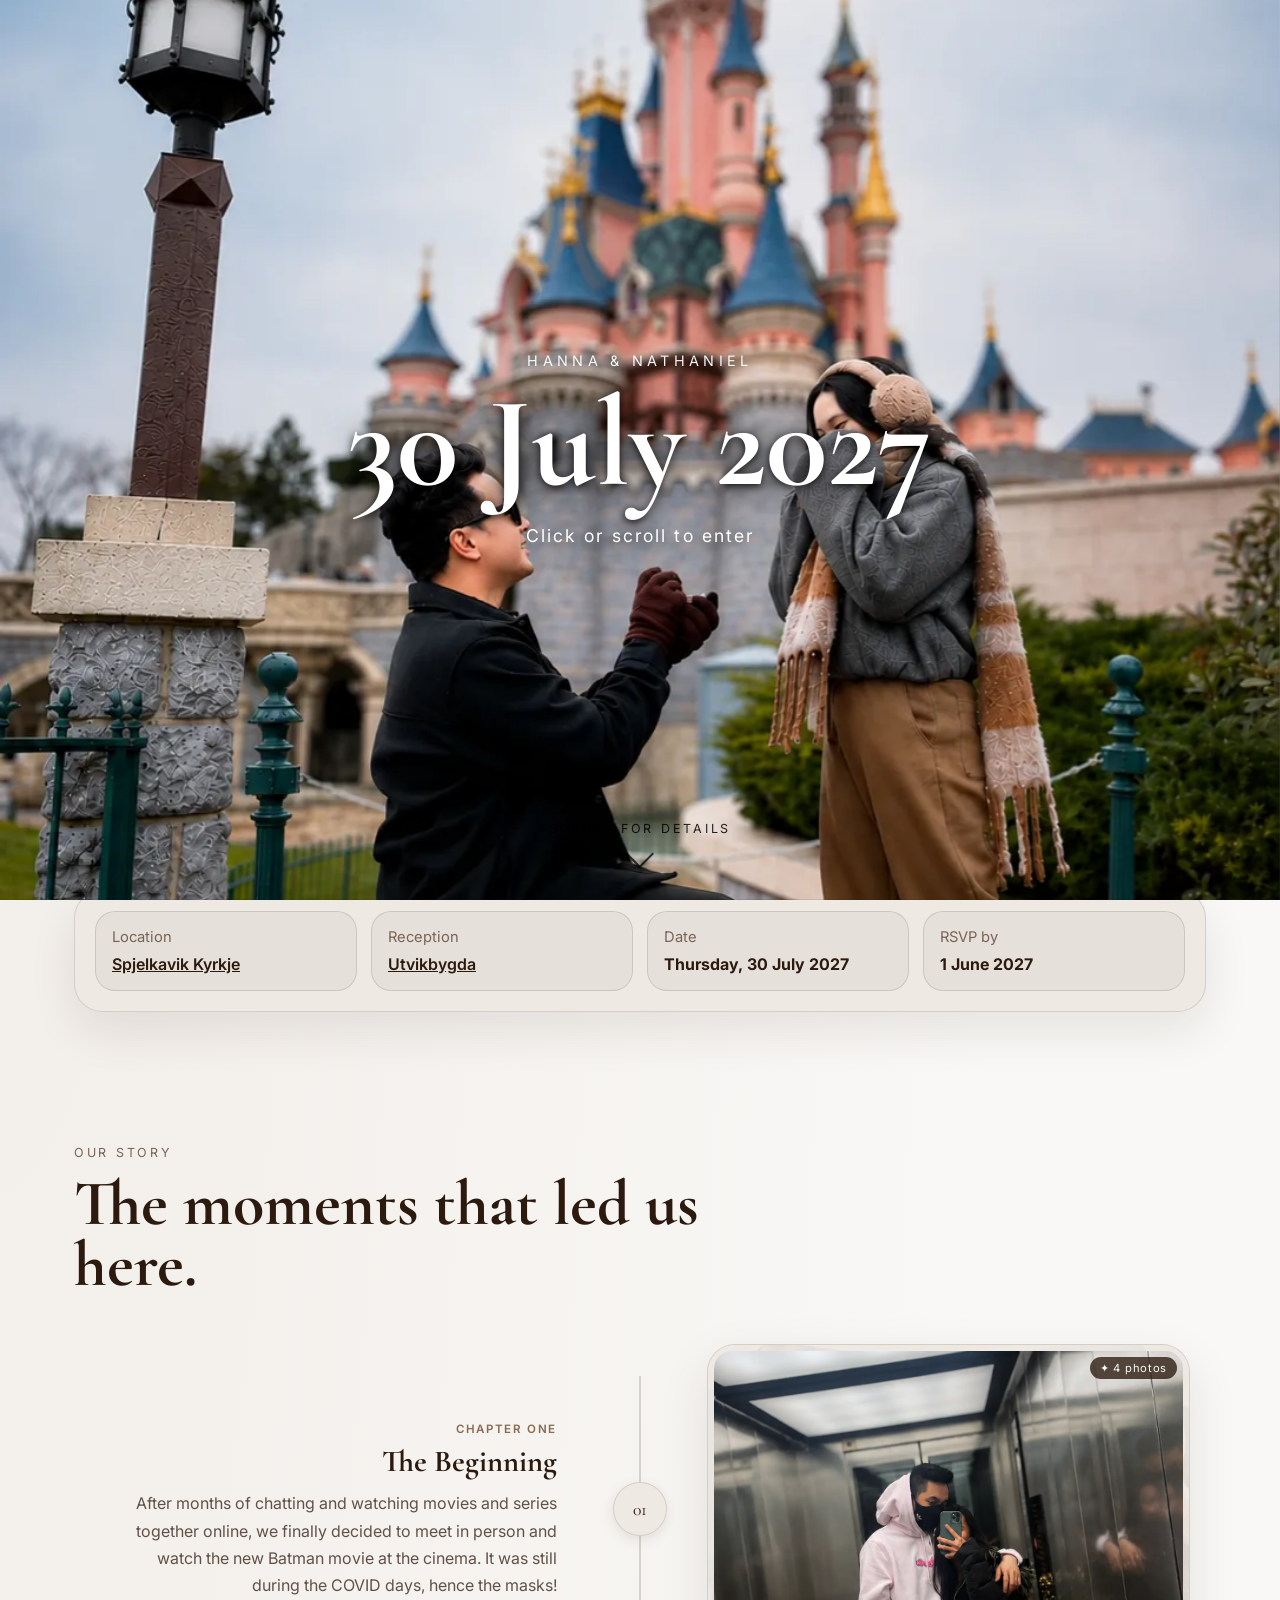
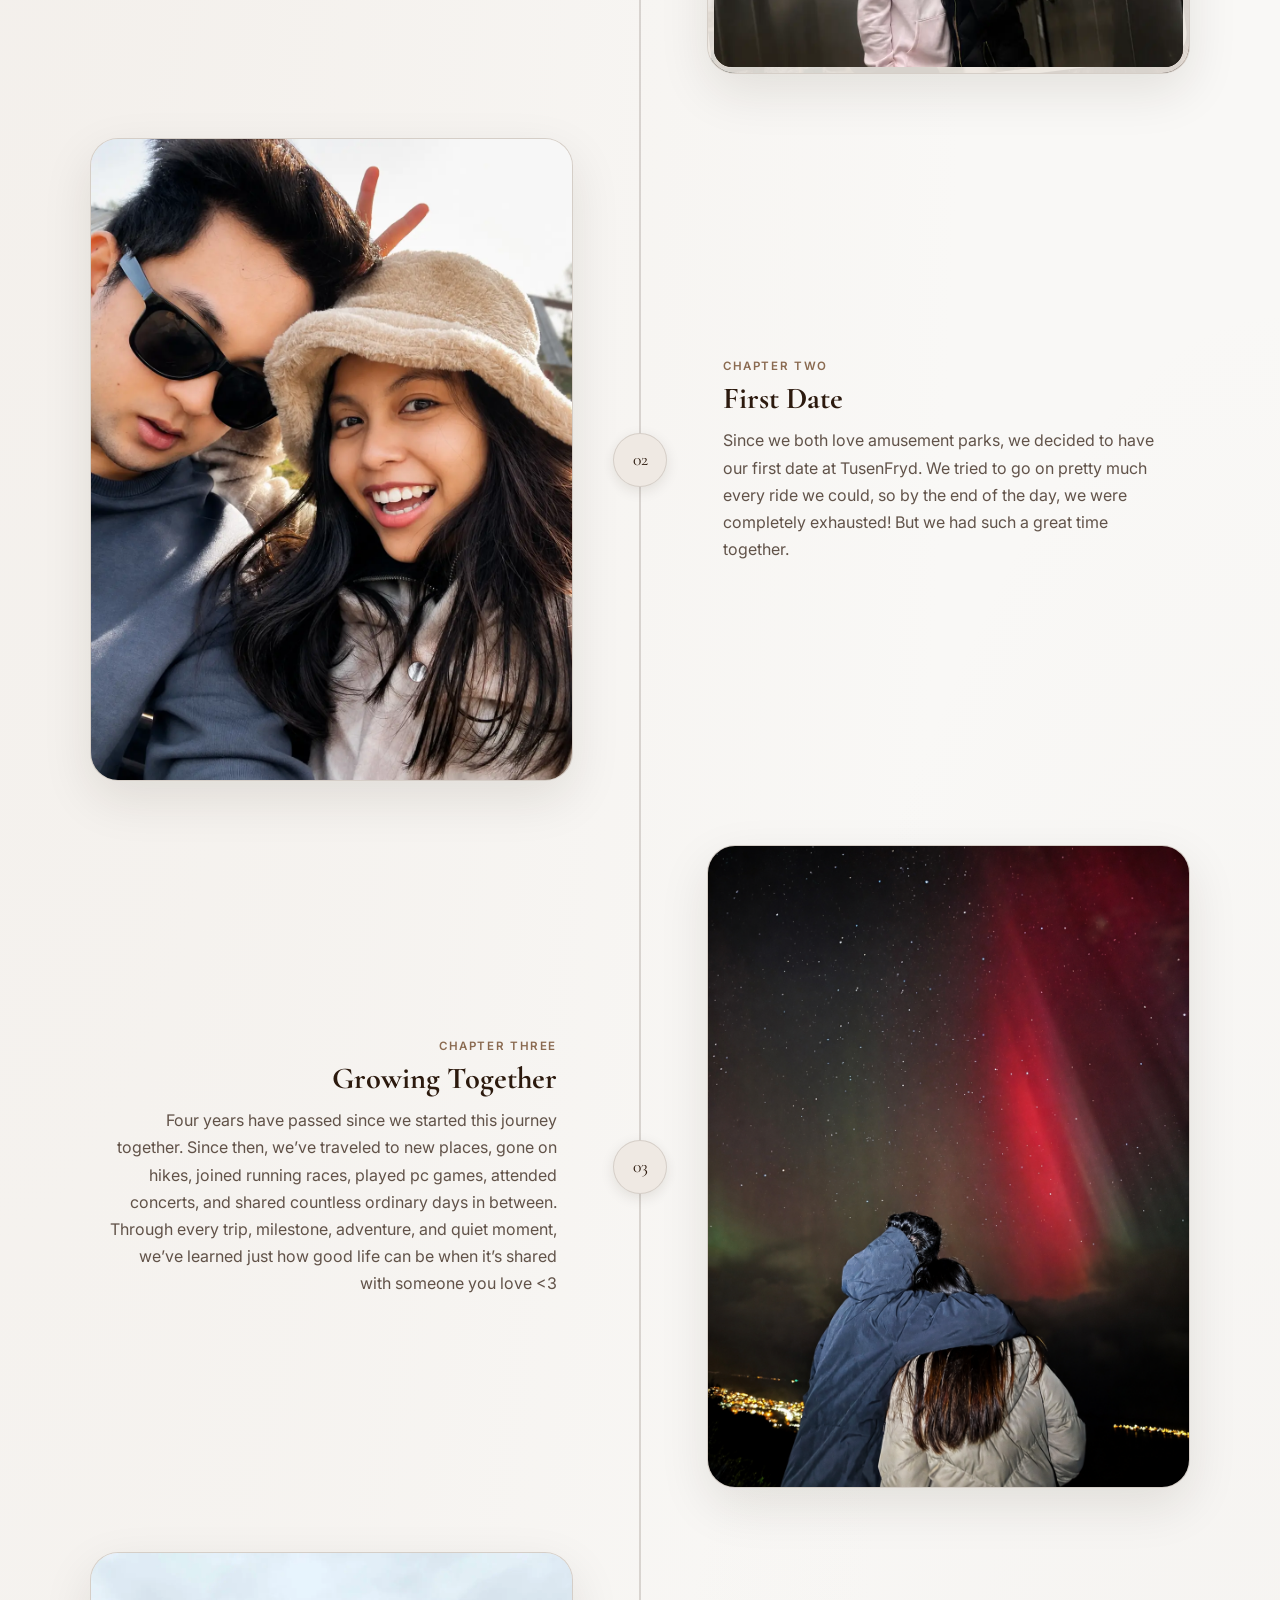
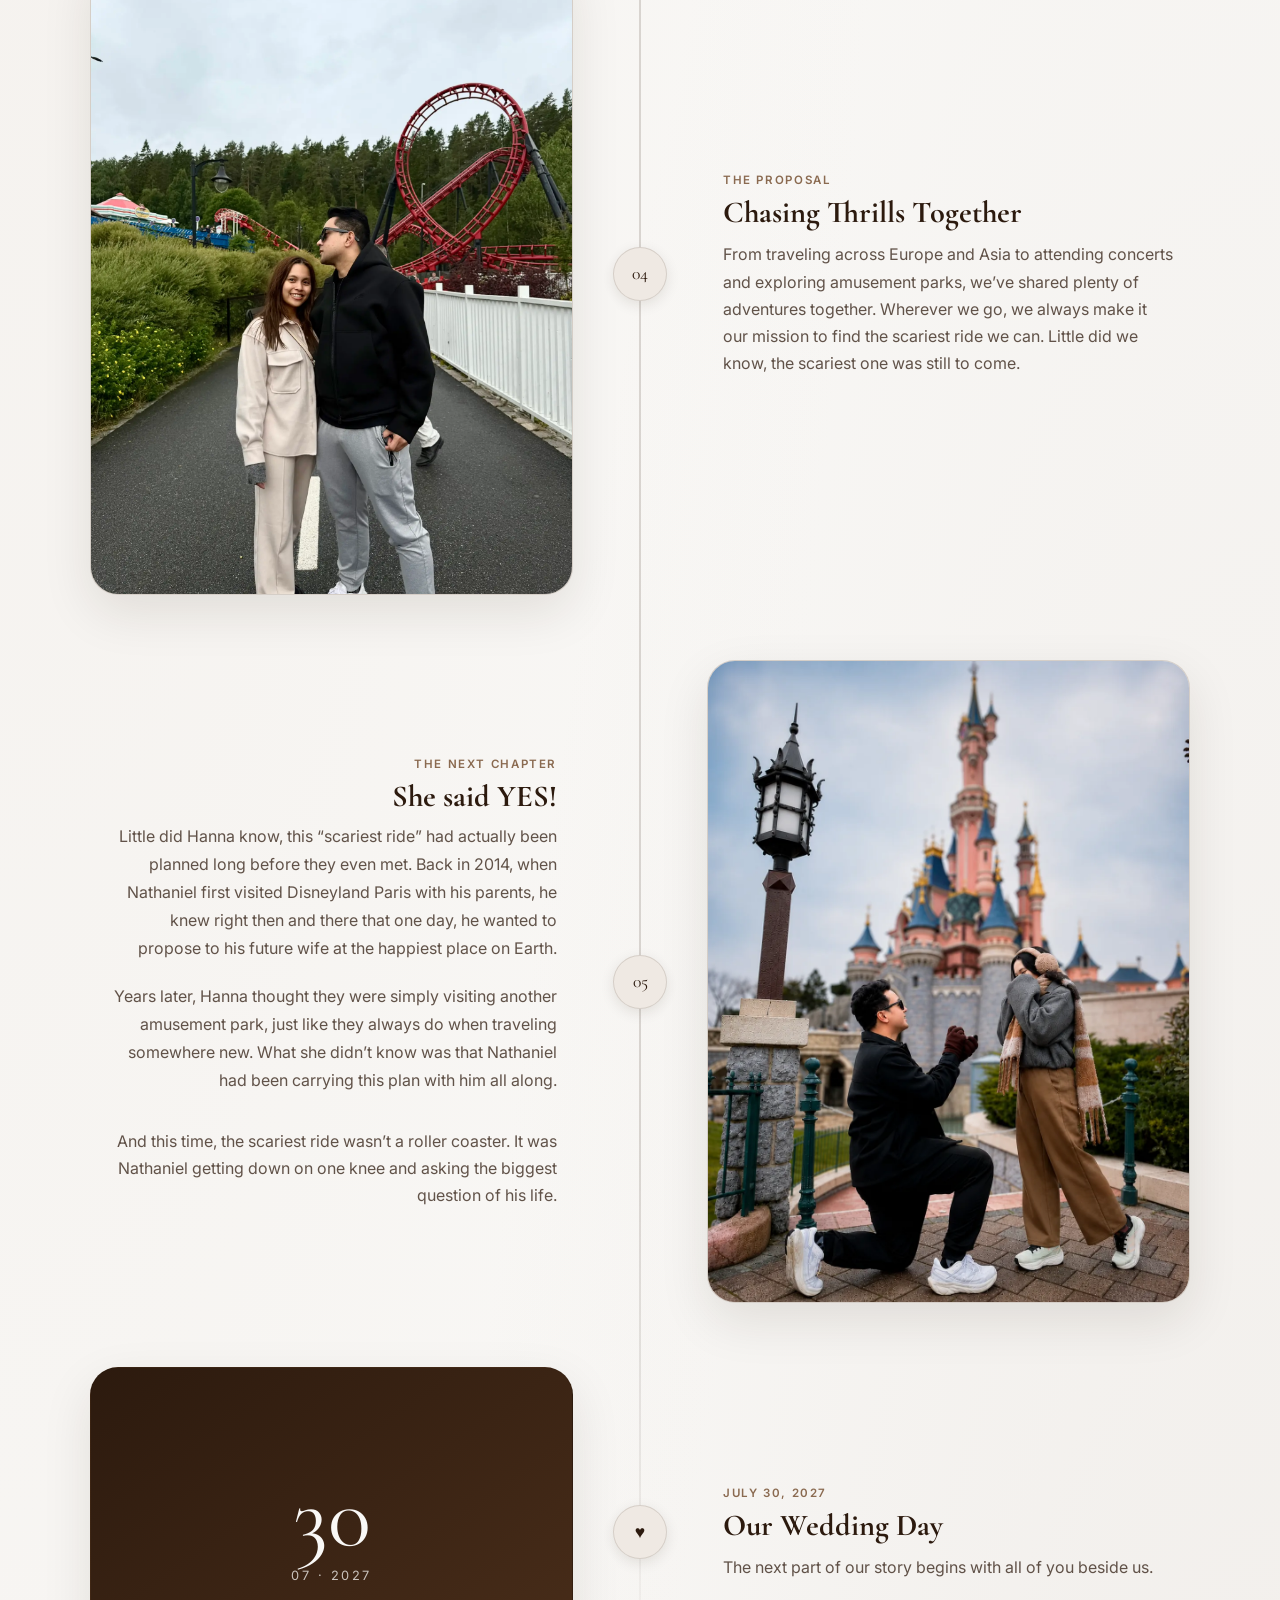
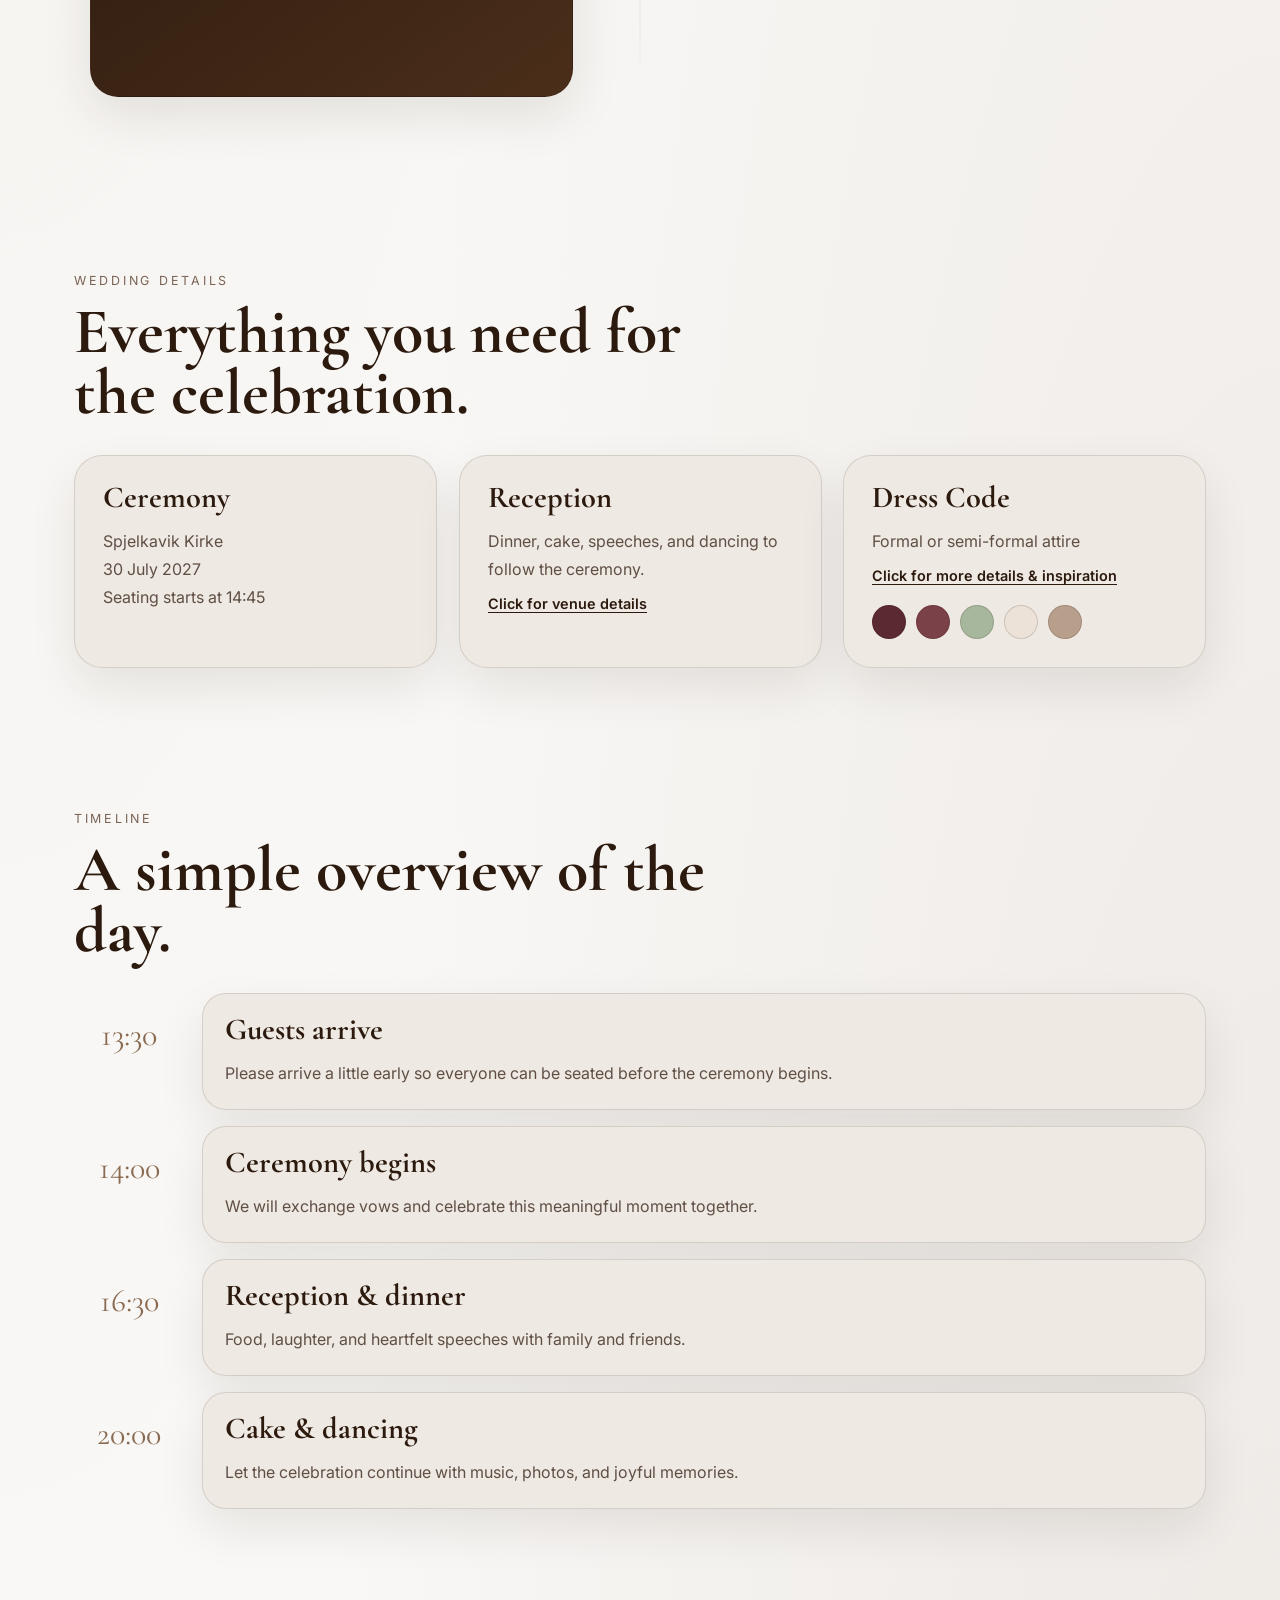
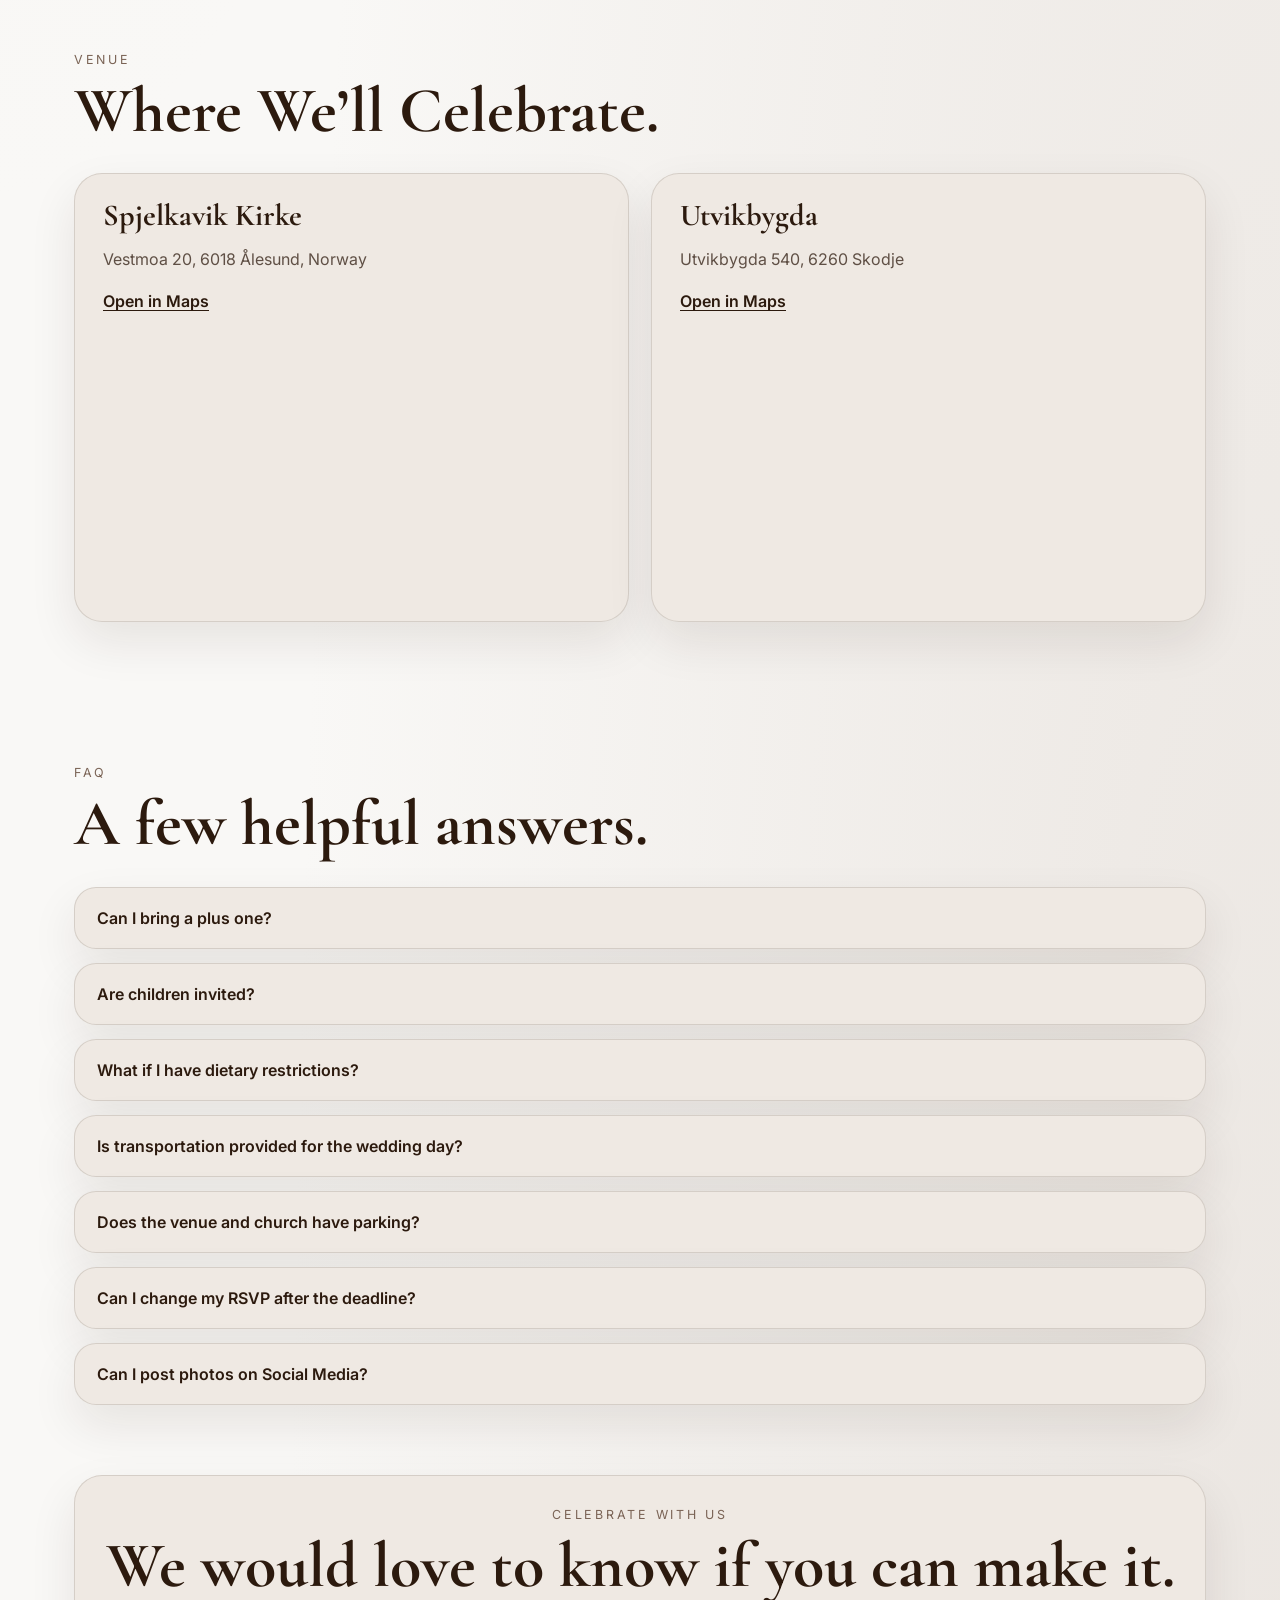
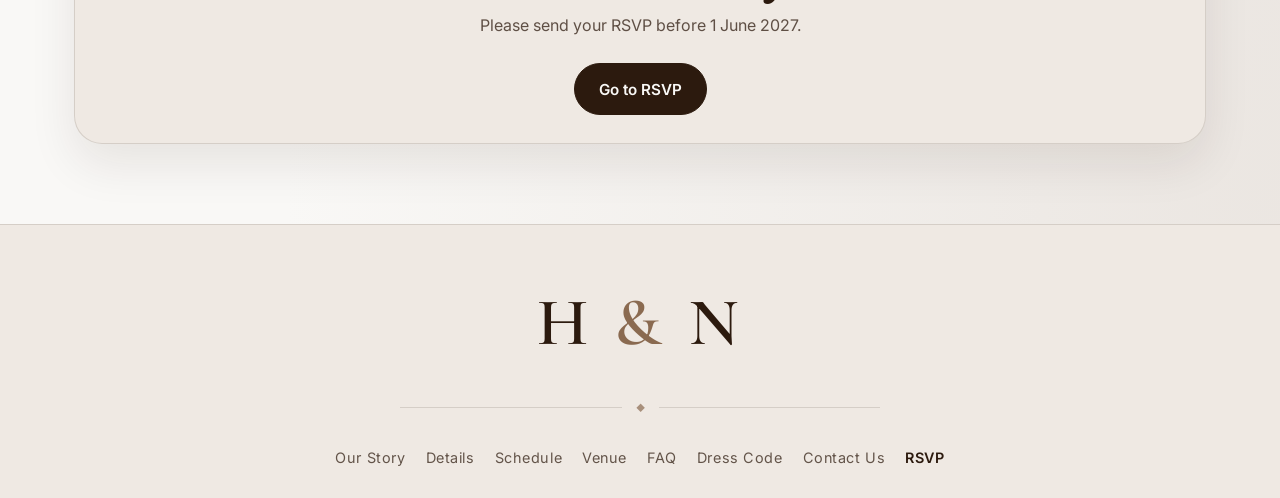
==== index.html @ bbb44385 "Added photo stack on timeline" ====
<!DOCTYPE html>
<html lang="en">
<head>
    <meta charset="UTF-8">
    <meta name="viewport" content="width=device-width, initial-scale=1.0">
    <meta name="description" content="Hanna & Nathaniel wedding website with details, schedule, venue information, and RSVP.">
    <title>Hanna &amp; Nathaniel | Wedding</title>
    <link rel="icon" type="image/png" sizes="32x32" href="assets/images/favicon32x32.png">
    <link rel="icon" type="image/png" sizes="16x16" href="assets/images/favicon16x16.png">
    <link rel="apple-touch-icon" sizes="180x180" href="assets/images/appletouchicon.png">
    <link rel="icon" type="image/png" sizes="192x192" href="assets/images/androidchrome192x192.png">
    <link rel="icon" type="image/png" sizes="512x512" href="assets/images/androidchrome512x512.png">
    <link rel="preconnect" href="https://fonts.googleapis.com">
    <link rel="preconnect" href="https://fonts.gstatic.com" crossorigin>
    <link href="https://fonts.googleapis.com/css2?family=Cormorant+Garamond:wght@400;500;600;700&family=Inter:wght@400;500;600;700&display=swap" rel="stylesheet">
    <link rel="stylesheet" href="assets/css/style.css">
</head>
<body>

<div class="landing-screen" id="landingScreen" role="button" tabindex="0" aria-label="Click or scroll to enter the wedding website">
    <img src="assets/images/engagement-hero.webp" class="landing-img" id="landingImg" alt="" aria-hidden="true">
    <div class="landing-overlay"></div>
    <div class="landing-content">
        <p class="eyebrow">Hanna &amp; Nathaniel</p>
        <h1>30 July 2027</h1>
        <p class="landing-text">Click or scroll to enter</p>
    </div>

</div>

<div class="scroll-hint" id="scrollHint">
    <a href="#overview" style="display:flex; flex-direction:column; align-items:center; gap:8px; color:inherit; text-decoration:none;">
        <span>Scroll for details</span>
        <div class="scroll-hint-arrow"></div>
    </a>
</div>

<div class="site-shell">
    <header class="topbar" id="home">
        <a class="brand" href="#">Hanna <span>&amp;</span> Nathaniel</a>

        <button class="menu-toggle" id="menuToggle" aria-label="Toggle menu" aria-expanded="false" aria-controls="siteNav">
            <span></span>
            <span></span>
            <span></span>
        </button>

        <nav class="nav" id="siteNav" aria-label="Main navigation">
            <a href="#story">Our Story</a>
            <a href="#details">Details</a>
            <a href="#schedule">Schedule</a>
            <a href="#venue">Venue</a>
            <a href="#faq">FAQ</a>
            <a href="contactus.html" >Contact Us</a>
            <a class="nav-cta" href="rsvp.html">RSVP</a>
        </nav>
    </header>

    <main>
        <section class="hero section" aria-labelledby="hero-heading">
            <div class="hero-copy reveal">
                <p class="eyebrow">30 July 2027 · Ålesund, Norway</p>
                <h1 id="hero-heading">We're getting married!</h1>
                <p class="hero-text">

                </p>

                <div class="hero-actions">
                    <a class="button primary" href="rsvp.html">Confirm Attendance</a>
                    <a class="button secondary" href="#details">View Details</a>
                </div>

                <div class="countdown-card" aria-label="Countdown to the wedding">
                    <p class="countdown-label">Countdown to our day</p>
                    <div class="countdown" id="countdown">
                        <div><span id="days">00</span><small>Days</small></div>
                        <div><span id="hours">00</span><small>Hours</small></div>
                        <div><span id="minutes">00</span><small>Minutes</small></div>
                        <div><span id="seconds">00</span><small>Seconds</small></div>
                    </div>
                </div>
            </div>

            <div class="hero-visual reveal delay-1" aria-hidden="true">
                <div class="portrait-card large-card" id="enterTarget">
                    <img src="assets/images/engagement-hero.webp"
                         alt="Hanna and Nathaniel"
                         class="hero-photo zoomable"
                         width="450" height="560">
                </div>

                <div class="floating-note top-note">
                    <span>Ceremony</span>
                    <strong>Spjelkavik Kirke · Guests seated by 14:45</strong>
                </div>

                <div class="floating-note bottom-note">
                    <span>Reception</span>
                    <strong>17:00 · Utvikbygda 540, 6260 Skodje</strong>
                </div>
            </div>
        </section>

        <section class="info-strip reveal" id="overview" aria-label="Key wedding details">
            <article>
                <span>Location</span>
                <strong><a href="https://maps.app.goo.gl/4ZouMnAagEYhzbJ78" target="_blank" rel="noopener noreferrer">Spjelkavik Kyrkje</a></strong>
            </article>
            <article>
                <span>Reception</span>
                <strong><a href="https://maps.app.goo.gl/1qGiri7LM7XWDf6u6" target="_blank" rel="noopener noreferrer">Utvikbygda</a></strong>
            </article>
            <article>
                <span>Date</span>
                <strong>Thursday, 30 July 2027</strong>
            </article>
            <article>
                <span>RSVP by</span>
                <strong>1 June 2027</strong>
            </article>
        </section>

        <section class="story section-shell" id="story" aria-labelledby="storyTitle">
            <div class="section-heading reveal">
                <p class="kicker eyebrow">Our Story</p>
                <h2 id="storyTitle">The moments that led us here.</h2>

            </div>

            <div class="story-timeline">
                <div class="story-line" aria-hidden="true"></div>

                <article class="story-item reveal">
                    <div class="story-marker">01</div>
                    <div class="story-content">
                        <p class="story-date">Chapter One</p>
                        <h3>The Beginning</h3>
                        <p>After months of chatting and watching movies and series together online, we finally decided to meet in person and watch the new Batman movie at the cinema. It was still during the COVID days, hence the masks!
                        </p>
                    </div>

                    <div class="story-photo actual-photo photo-stack">
                        <img src="assets/images/FirstPicture.webp" width="640" height="853" loading="lazy" decoding="async" class="zoomable stack-photo" data-gallery="story1" alt="Our First picture">
                        <img src="assets/images/engagement-hero.webp" width="640" height="853" loading="lazy" decoding="async" class="zoomable stack-photo" data-gallery="story1" alt="Our First picture, another moment" aria-hidden="true">
                        <img src="assets/images/FirstDate.webp" width="640" height="853" loading="lazy" decoding="async" class="zoomable stack-photo" data-gallery="story1" alt="Our First picture, another moment" aria-hidden="true">
                        <img src="assets/images/AmusementPark.webp" width="640" height="853" loading="lazy" decoding="async" class="zoomable stack-photo" data-gallery="story1" alt="Our First picture, another moment" aria-hidden="true">

                        <span class="stack-count" aria-hidden="true">✦ 4<span class="stack-count-label"> photos</span></span>
                    </div>

                </article>

                <article class="story-item reverse reveal delay-1">
                    <div class="story-marker">02</div>
                    <div class="story-content">
                        <p class="story-date">Chapter Two</p>
                        <h3>First Date</h3>
                        <p>Since we both love amusement parks, we decided to have our first date at TusenFryd. We tried to go on pretty much every ride we could, so by the end of the day, we were completely exhausted! But we had such a great time together.
                        </p>
                    </div>
                    <!--
                      TODO: Add a photo stack here similar to the first story item, HANNA DO IT PLEASE!
                    -->
                    <div class="story-photo actual-photo">
                        <img src="assets/images/FirstDate.webp" width="640" height="853" loading="lazy" decoding="async" class="zoomable" alt="Our First Date">
                    </div>
                </article>

                <article class="story-item reveal delay-2">
                    <div class="story-marker">03</div>
                    <div class="story-content">
                        <p class="story-date">Chapter Three</p>
                        <h3>Growing Together</h3>
                        <p>Four years have passed since we started this journey together. Since then, we’ve traveled to new places, gone on hikes, joined running races, played pc games, attended concerts, and shared countless ordinary days in between. Through every trip, milestone, adventure, and quiet moment, we’ve learned just how good life can be when it’s shared with someone you love <3</p>
                    </div>
                    <div class="story-photo actual-photo">
                        <img src="assets/images/NorthernLights.png" width="640" height="853" loading="lazy" decoding="async" class="zoomable" alt="Nathaniel proposing to Hanna">
                    </div>
                </article>

                <article class="story-item reverse reveal delay-3">
                    <div class="story-marker">04</div>
                    <div class="story-content">
                        <p class="story-date">The Proposal</p>
                        <h3>Chasing Thrills Together</h3>
                        <p>From traveling across Europe and Asia to attending concerts and exploring amusement parks, we’ve shared plenty of adventures together. Wherever we go, we always make it our mission to find the scariest ride we can.

                            Little did we know, the scariest one was still to come.</p>
                    </div>
                    <div class="story-photo actual-photo">
                        <img src="assets/images/AmusementPark.webp" width="640" height="853" loading="lazy" decoding="async" class="zoomable" alt="Nathaniel proposing to Hanna">
                    </div>
                </article>

                <article class="story-item reveal">
                    <div class="story-marker">05</div>
                    <div class="story-content">
                        <p class="story-date">The Next Chapter</p>
                        <h3>She said YES!</h3>
                        <p>
                            Little did Hanna know, this “scariest ride” had actually been planned
                            long before they even met. Back in 2014, when Nathaniel first visited
                            Disneyland Paris with his parents, he knew right then and there that one
                            day, he wanted to propose to his future wife at the happiest place on Earth.
                        </p>
                        <br>

                        <p>
                            Years later, Hanna thought they were simply visiting another amusement
                            park, just like they always do when traveling somewhere new. What she
                            didn’t know was that Nathaniel had been carrying this plan with him all along.
                        </p>
                        <br>

                        <p>
                            And this time, the scariest ride wasn’t a roller coaster. It was Nathaniel
                            getting down on one knee and asking the biggest question of his life.
                        </p>
                    </div>
                    <div class="story-photo actual-photo">
                        <img src="assets/images/engagement-hero.webp" width="640" height="853" loading="lazy" decoding="async" class="zoomable" alt="Nathaniel proposing to Hanna">
                    </div>
                </article>

                <article class="story-item final reverse reveal delay-1">
                    <div class="story-marker">♥</div>
                    <div class="story-content">
                        <p class="story-date">July 30, 2027</p>
                        <h3>Our Wedding Day</h3>
                        <p>The next part of our story begins with all of you beside us.</p>
                    </div>
                    <div class="story-photo wedding-date-card" aria-hidden="true">
                        <span>30</span>
                        <small>07 · 2027</small>
                    </div>
                </article>
            </div>
        </section>

        <section class="section" id="details" aria-labelledby="details-heading">
            <div class="section-heading reveal">
                <p class="eyebrow">Wedding Details</p>
                <h2 id="details-heading">Everything you need for the celebration.</h2>
            </div>

            <div class="cards-grid">
                <article class="glass-card reveal">
                    <h3>Ceremony</h3>
                    <p>Spjelkavik Kirke</p>
                    <p>30 July 2027</p>
                    <p>Seating starts at 14:45</p>
                </article>

                <article class="glass-card reveal delay-1">
                    <h3>Reception</h3>
                    <p>Dinner, cake, speeches, and dancing to follow the ceremony.</p>
                    <a href="#venue" class="dresscode-link">Click for venue details</a>
                </article>

                <article class="glass-card reveal delay-2">
                    <h3>Dress Code</h3>
                    <p>Formal or semi-formal attire</p>
                    <a href="dresscode.html" class="dresscode-link">
                        Click for more details &amp; inspiration
                    </a>
                    <div class="palette" aria-label="Wedding colour palette">
                        <span style="--swatch:#5b2930" title="Dark Burgundy"></span>
                        <span style="--swatch:#7b4148" title="Rich Red Wine"></span>
                        <span style="--swatch:#a7b79e" title="Sage Green"></span>
                        <span style="--swatch:#ece2d7" title="Soft Ivory"></span>
                        <span style="--swatch:#b79f8b" title="Warm Taupe"></span>
                    </div>
                </article>
            </div>
        </section>

        <section class="section" id="schedule" aria-labelledby="schedule-heading">
            <div class="section-heading reveal">
                <p class="eyebrow">Timeline</p>
                <h2 id="schedule-heading">A simple overview of the day.</h2>
            </div>

            <div class="timeline">
                <div class="timeline-item reveal">
                    <div class="time" aria-label="13:30">13:30</div>
                    <div class="timeline-content">
                        <h3>Guests arrive</h3>
                        <p>Please arrive a little early so everyone can be seated before the ceremony begins.</p>
                    </div>
                </div>
                <div class="timeline-item reveal delay-1">
                    <div class="time" aria-label="14:00">14:00</div>
                    <div class="timeline-content">
                        <h3>Ceremony begins</h3>
                        <p>We will exchange vows and celebrate this meaningful moment together.</p>
                    </div>
                </div>
                <div class="timeline-item reveal delay-2">
                    <div class="time" aria-label="16:30">16:30</div>
                    <div class="timeline-content">
                        <h3>Reception &amp; dinner</h3>
                        <p>Food, laughter, and heartfelt speeches with family and friends.</p>
                    </div>
                </div>
                <div class="timeline-item reveal delay-3">
                    <div class="time" aria-label="20:00">20:00</div>
                    <div class="timeline-content">
                        <h3>Cake &amp; dancing</h3>
                        <p>Let the celebration continue with music, photos, and joyful memories.</p>
                    </div>
                </div>
            </div>
        </section>

        <section class="section split-section" id="venue" aria-labelledby="venue-heading">
            <div class="section-heading reveal">
                <p class="eyebrow">Venue</p>
                <h2 id="venue-heading">Where We’ll Celebrate.</h2>
            </div>

            <div class="venue-layout">
                <div class="venue-card reveal">
                    <h3>Spjelkavik Kirke</h3>
                    <p>Vestmoa 20, 6018 Ålesund, Norway</p>
                    <a class="text-link" target="_blank" rel="noopener noreferrer" href="https://maps.app.goo.gl/4ZouMnAagEYhzbJ78">Open in Maps</a>
                    <iframe
                            src="https://www.google.com/maps/embed?pb=!1m18!1m12!1m3!1d2000!2d6.3477719!3d62.4677234!2m3!1f0!2f0!3f0!3m2!1i1024!2i768!4f13.1!3m3!1m2!1s0x4616c50a7df0b40f%3A0xa797bf289be68834!2sSpjelkavik+Kyrkje!5e0!3m2!1sen!2sno!4v1"                            width="100%"
                            height="260"
                            style="border:0; border-radius:18px; margin-top:18px; filter: grayscale(20%);"
                            allowfullscreen=""
                            loading="lazy"
                            referrerpolicy="no-referrer-when-downgrade">
                    </iframe>
                </div>

                <div class="venue-card reveal delay-1">
                    <h3>Utvikbygda</h3>
                    <p>Utvikbygda 540, 6260 Skodje</p>
                    <a class="text-link" target="_blank" rel="noopener noreferrer" href="https://maps.app.goo.gl/1qGiri7LM7XWDf6u6">Open in Maps</a>
                    <iframe
                            src="https://www.google.com/maps/embed?pb=!1m18!1m12!1m3!1d2000!2d6.5191552!3d62.5022355!2m3!1f0!2f0!3f0!3m2!1i1024!2i768!4f13.1!3m3!1m2!1s0x4616c863b6b1c4b7%3A0xd423f464b92375e9!2sUtvikbygda+540%2C+6260+Skodje!5e0!3m2!1sen!2sno!4v1"                            width="100%"
                            height="260"
                            style="border:0; border-radius:18px; margin-top:18px; filter: grayscale(20%);"
                            allowfullscreen=""
                            loading="lazy"
                            referrerpolicy="no-referrer-when-downgrade">
                    </iframe>
                </div>
            </div>
        </section>

        <section class="section" id="faq" aria-labelledby="faq-heading">
            <div class="section-heading reveal">
                <p class="eyebrow">FAQ</p>
                <h2 id="faq-heading">A few helpful answers.</h2>
            </div>

            <div class="faq-list">
                <details class="faq-item reveal">
                    <summary>Can I bring a plus one?</summary>
                    <p>Please refer to your invitation, where the names of all invited guests are listed.If plus one is included, this will also be clearly stated on your invitation.</p>
                </details>
                <details class="faq-item reveal delay-1">
                    <summary>Are children invited?</summary>
                    <p>Please refer to the "Kindly Note" section on your invitation. We kindly ask all guests to follow the instructions there.</p>
                </details>
                <details class="faq-item reveal delay-2">
                    <summary>What if I have dietary restrictions?</summary>
                    <p>You can let us know on the RSVP form and we will do our best to accommodate you.</p>
                </details>
                <details class="faq-item reveal delay-3">
                    <summary>Is transportation provided for the wedding day?</summary>
                    <p>Transportation will not be provided, so we recommend arranging your own transportation in advance.If you're unsure about your options or need a little help figuring out how to get to the venue or home after the celebration, please reach out to us ahead of time and we'll be happy to find suitable solutions!</p>
                </details>
                <details class="faq-item reveal delay-4">
                    <summary>Does the venue and church have parking?</summary>
                    <p>Yes, both the venue and church have designated parking areas available for guests.</p>
                </details>
                <details class="faq-item reveal delay-5">
                    <summary>Can I change my RSVP after the deadline?</summary>
                    <p>Things happen and we understand that circumstances can change. Just reach out to us as soon as you can so we can plan accordingly.</p>
                </details>
                <details class="faq-item reveal delay-6">
                    <summary>Can I post photos on Social Media?</summary>
                    <p>Definitely! We'd love to see your photos from our special day. Feel free to tag us on social media, and we also encourage you to upload your photos using the QR code that will be provided at the event so we can keep all the wonderful memories in one place.Thank you!</p>
                </details>
            </div>
        </section>

        <section class="section cta-section reveal" aria-labelledby="cta-heading">
            <p class="eyebrow">Celebrate with us</p>
            <h2 id="cta-heading">We would love to know if you can make it.</h2>
            <p>Please send your RSVP before 1 June 2027.</p>
            <a class="button primary" href="rsvp.html">Go to RSVP</a>
        </section>
    </main>

    <footer class="site-footer" aria-label="Site footer">
        <div class="footer-inner">

            <div class="footer-brand">
                <p class="footer-monogram" aria-hidden="true">H <span>&amp;</span> N</p>
            </div>

            <div class="footer-rule" aria-hidden="true">
                <span></span>
                <span class="footer-diamond">◆</span>
                <span></span>
            </div>

            <nav class="footer-nav" aria-label="Footer navigation">
                <a href="#story">Our Story</a>
                <a href="#details">Details</a>
                <a href="#schedule">Schedule</a>
                <a href="#venue">Venue</a>
                <a href="#faq">FAQ</a>
                <a href="dresscode.html">Dress Code</a>
                <a href="contactus.html" >Contact Us</a>
                <a href="rsvp.html" class="footer-rsvp-link">RSVP</a>


            </nav>


        </div>
    </footer>

</div><!-- /.site-shell -->

<script src="assets/js/script.js"></script>
</body>
</html>
---- assets/css/style.css ----
/* ============================================================
   COLORS WE USE
   #F9F8F6 is the warm white color for the page background
   #EFE9E3 is a soft light color for cards and sections
   #D9CFC7 is a warm stone color for borders and lines
   #C9B59C is a caramel color for accents and highlights
   Text color is #2C1A0E, its a dark brown so it looks good on the light background
   ============================================================ */

:root {
  --bg:          #F9F8F6;
  --bg-soft:     #EFE9E3;
  --card:        rgba(239, 233, 227, 0.82);
  --card-strong: rgba(217, 207, 199, 0.90);
  --text:        #2C1A0E;
  --muted:       #7a6355;
  --line:        rgba(44, 26, 14, 0.13);
  --accent:      #C9B59C;
  --accent-mid:  #b09070;
  --accent-deep: #8a6a50;
  --success:     #4a7c4e;
  --shadow:      0 20px 48px rgba(44, 26, 14, 0.09);
  --radius:      28px;
}

/* these are the spots the page jumps to when someone clicks a nav link */
#story, #details, #schedule, #venue, #faq, #home {
  scroll-margin-top: 60px;
}

a { color: var(--text); }

* { box-sizing: border-box; }

html { scroll-behavior: smooth; }

body {
  margin: 0;
  overflow-x: hidden;
  font-family: "Inter", sans-serif;
  color: var(--text);
  background-color: #F9F8F6;
  background-image:
          radial-gradient(ellipse at top left,  rgba(239,233,227,0.70) 0%, transparent 55%),
          radial-gradient(ellipse at bottom right, rgba(217,207,199,0.45) 0%, transparent 55%);
}

/* adds a light texture on top so the background isnt too plain */
body::before {
  content: "";
  position: fixed;
  inset: 0;
  pointer-events: none;
  background-image:
          linear-gradient(rgba(44,26,14,0.05) 1px, transparent 1px),
          linear-gradient(90deg, rgba(44,26,14,0.05) 1px, transparent 1px);
  background-size: 72px 72px;
  mask-image: radial-gradient(ellipse at center, black 30%, transparent 85%);
  opacity: 1;
  z-index: 0;
}

img { max-width: 100%; display: block; }

.site-shell,
.rsvp-page {
  width: min(1180px, 100%);
  margin: 0 auto;
  padding: 0 24px;
}

/* styles for the top navigation bar */
.topbar {
  position: sticky;
  top: 0;
  z-index: 20;
  display: flex;
  align-items: center;
  justify-content: space-between;
  gap: 20px;
  /* this makes the glassy blurry look. blur is 15px, white is at 15%, and theres a thin light border */
  backdrop-filter: blur(18px) saturate(1.6);
  -webkit-backdrop-filter: blur(18px) saturate(1.6);
  background: rgba(249, 246, 241, 0.55);
  border-bottom: 1px solid rgba(255, 255, 255, 0.45);
  box-shadow:
          0 1px 0 rgba(255, 255, 255, 0.60) inset,
          0 4px 24px rgba(44, 26, 14, 0.07);
  /* this makes the bar stretch across the whole screen. the padding keeps
     everything lined up in the middle like before. */
  width: 100vw;
  margin-left: calc(50% - 50vw);
  margin-right: calc(50% - 50vw);
  padding-top: 22px;
  padding-bottom: 22px;
  padding-left: max(24px, calc((100vw - 1132px) / 2));
  padding-right: max(24px, calc((100vw - 1132px) / 2));
}

.brand,
.nav a,
.text-link,


.back-link {
  color: var(--text);
  text-decoration: none;

}

.brand {
  font-family: "Cormorant Garamond", serif;
  font-size: 1.6rem;
  font-weight: 600;
  letter-spacing: 0.03em;
}

.brand span,
.monogram span {
  color: var(--accent-deep);
}

.nav {
  display: flex;
  align-items: center;
  gap: 18px;
}

.nav a {
  color: rgba(44, 26, 14, 0.75);
  font-size: 0.97rem;
}

.nav-cta {
  padding: 10px 18px;
  border: 1px solid rgba(255, 255, 255, 0.55);
  border-radius: 999px;
  background: rgba(255, 255, 255, 0.30);
  backdrop-filter: blur(8px);
  -webkit-backdrop-filter: blur(8px);
  color: var(--text) !important;
  font-weight: 600;
  box-shadow: 0 1px 0 rgba(255,255,255,0.70) inset, 0 2px 8px rgba(44,26,14,0.08);
  transition: background 0.25s ease, box-shadow 0.25s ease;
}

.nav-cta:hover {
  background: rgba(44, 26, 14, 0.88);
  color: #F9F8F6 !important;
  border-color: transparent;
  box-shadow: 0 4px 16px rgba(44, 26, 14, 0.22);
}

.menu-toggle {
  display: none;
  flex-direction: column;
  gap: 4px;
  background: transparent;
  border: 0;
  cursor: pointer;
}

.menu-toggle span {
  width: 26px;
  height: 2px;
  background: var(--text);
  display: block;
}

/* basic section spacing */
.section { padding: 70px 0; }
.section > * { max-width: 100%; }

.hero {
  display: grid;
  grid-template-columns: 1.1fr 0.9fr;
  align-items: center;
  min-height: calc(100vh - 96px);
  gap: 32px;
}

.eyebrow {
  text-transform: uppercase;
  letter-spacing: 0.22em;
  font-size: 0.78rem;
  color: var(--muted);
  margin-bottom: 10px;
}

h1, h2, h3 {
  font-family: "Cormorant Garamond", serif;
  margin: 0 0 14px;
  line-height: 0.95;
  color: var(--text);
}

h1 { font-size: clamp(3.4rem, 8vw, 6.6rem); max-width: 9ch; }
h2 { font-size: clamp(2.5rem, 5vw, 4.2rem); }
h3 { font-size: 1.9rem; }

p {
  color: rgba(44, 26, 14, 0.74);
  line-height: 1.75;
  margin: 0;
}

.hero-text { max-width: 58ch; font-size: 1.05rem; }

.hero-actions,
.button {
  display: flex;
  align-items: center;
  gap: 14px;
}

.hero-actions { margin: 28px 0; flex-wrap: wrap; }

.button {
  justify-content: center;
  min-height: 52px;
  padding: 0 24px;
  border-radius: 999px;
  border: 1.5px solid transparent;
  text-decoration: none;
  font-weight: 600;
  font-size: 0.95rem;
  transition: transform 0.25s ease, background 0.25s ease, border-color 0.25s ease, color 0.25s ease;
  will-change: transform;
}

.button:hover { transform: translateY(-2px); }

.primary {
  background: var(--text);
  color: #F9F8F6;
  border-color: var(--text);
}

.primary:hover {
  background: #4a2e1a;
  border-color: #4a2e1a;
}

.secondary {
  color: var(--text);
  border-color: rgba(44, 26, 14, 0.28);
  background: transparent;
}

.secondary:hover { background: rgba(44, 26, 14, 0.05); }

/* styles that all the cards share, like the countdown card, glass card, and stuff */
.countdown-card,
.glass-card,
.story-card,
.venue-card,
.cta-section,
.rsvp-panel,
.info-strip,
.timeline-content,
.faq-item,
.portrait-card,
.floating-note,
.map-card {
  border: 1px solid var(--line);
  background: var(--card);
  backdrop-filter: blur(12px);
  -webkit-backdrop-filter: blur(12px);
  box-shadow: var(--shadow);
}

/* the countdown timer box */
.countdown-card {
  width: fit-content;
  padding: 20px 22px;
  border-radius: 24px;
  background: var(--bg-soft);
}

.countdown-label {
  font-size: 0.9rem;
  color: var(--muted);
  margin-bottom: 12px;
  text-align: center;
}

.countdown {
  display: grid;
  grid-template-columns: repeat(4, minmax(72px, 90px));
  gap: 12px;
}

.countdown div {
  text-align: center;
  padding: 14px 12px;
  background: rgba(44, 26, 14, 0.04);
  border-radius: 18px;
  border: 1px solid var(--line);
}

.countdown span {
  display: block;
  font-size: 1.8rem;
  font-weight: 700;
  color: var(--text);
  font-family: "Cormorant Garamond", serif;
}

.countdown small { color: var(--muted); font-size: 0.78rem; }

/* the big photo area on the home page */
.hero-visual {
  position: relative;
  min-height: 620px;
  display: grid;
  place-items: center;
}

.large-card {
  width: min(100%, 450px);
  height: 560px;
  border-radius: 20px;
  padding: 10px;
  transform: rotate(0deg);
  background: var(--bg-soft);
  border: 1px solid var(--line);
  box-shadow:
          0 2px 4px rgba(44, 26, 14, 0.06),
          0 8px 24px rgba(44, 26, 14, 0.10),
          0 24px 56px rgba(44, 26, 14, 0.12),
          inset 0 1px 0 rgba(255, 255, 255, 0.60);
  position: relative;
}

/* this is like the inside line of a picture frame */
.large-card::before {
  content: "";
  position: absolute;
  inset: 16px;
  border-radius: 12px;
  border: 1px solid rgba(44, 26, 14, 0.10);
  pointer-events: none;
  z-index: 2;
}

/* little lines in the corners just for looks */
.large-card::after {
  content: "";
  position: absolute;
  inset: 10px;
  border-radius: 14px;
  border: 1px solid rgba(44, 26, 14, 0.07);
  pointer-events: none;
  z-index: 1;
}

.art-frame {
  width: 100%;
  height: 100%;
  border-radius: 12px;
  overflow: hidden;
  display: grid;
  place-content: center;
  text-align: center;
}

.monogram {
  font-family: "Cormorant Garamond", serif;
  font-size: clamp(4rem, 9vw, 7rem);
  line-height: 1;
  margin-bottom: 16px;
  color: var(--text);
}

.frame-note { max-width: 26ch; margin: 0 auto; }

.floating-note {
  position: absolute;
  padding: 16px 18px;
  border-radius: 22px;
  background: rgba(255, 255, 255, 0.18);
  border: 1px solid rgba(255, 255, 255, 0.35);
  backdrop-filter: blur(4px) saturate(160%);
  -webkit-backdrop-filter: blur(4px) saturate(160%);
  box-shadow:
          0 8px 32px rgba(44, 26, 14, 0.18),
          inset 0 1px 0 rgba(255, 255, 255, 0.4);
}

.floating-note span {
  display: block;
  font-size: 0.8rem;
  color: rgba(44, 26, 14, 0.85);
  text-transform: uppercase;
  letter-spacing: 0.12em;
  margin-bottom: 4px;
  text-shadow: 0 1px 3px rgba(255, 255, 255, 0.4);
}

.floating-note strong {
  font-size: 1rem;
  color: #2C1A0E;
  text-shadow: 0 1px 3px rgba(255, 255, 255, 0.4);
}

.top-note    { top: 70px; left: 0; }
.bottom-note { right: 0; bottom: 70px; }

/* the row of info boxes, like location and date */
.info-strip {
  border-radius: var(--radius);
  padding: 20px;
  display: grid;
  grid-template-columns: repeat(4, 1fr);
  gap: 14px;
  margin-bottom: 28px;
  background: var(--bg-soft);
}

.info-strip article {
  padding: 16px;
  border-radius: 20px;
  background: rgba(44, 26, 14, 0.04);
  border: 1px solid var(--line);
}

.info-strip span {
  display: block;
  margin-bottom: 8px;
  color: var(--muted);
  font-size: 0.92rem;
}

.info-strip strong { font-size: 1rem; color: var(--text); }
.info-strip a { color: var(--text); font-weight: 600; }

/* the titles at the top of each section */
.section-heading { max-width: 700px; margin-bottom: 32px; }

.split-grid,
.cards-grid,
.venue-layout {
  display: grid;
  gap: 22px;
}

.split-grid  { grid-template-columns: repeat(2, 1fr); }
.cards-grid  { grid-template-columns: repeat(3, 1fr); }

.story-card,
.glass-card,
.venue-card,
.map-card,
.rsvp-panel,
.cta-section {
  border-radius: var(--radius);
  padding: 28px;
  background: var(--bg-soft);
}

/* the little color circles for the dress code palette */
.palette {
  display: flex;
  gap: 10px;
  margin-top: 20px;
}

.palette span {
  width: 34px;
  height: 34px;
  border-radius: 999px;
  background: var(--swatch);
  border: 1.5px solid rgba(44,26,14,0.16);
}

/* the timeline for the wedding day schedule */
.timeline { display: grid; gap: 16px; }

.timeline-item {
  display: grid;
  grid-template-columns: 110px 1fr;
  gap: 18px;
  align-items: start;
}

.time {
  padding-top: 22px;
  color: var(--accent-deep);
  font-family: "Cormorant Garamond", serif;
  font-size: 2rem;
  text-align: center;
}

.timeline-content {
  border-radius: 24px;
  padding: 22px;
  background: var(--bg-soft);
}

/* the venue section with the maps */
.venue-layout { grid-template-columns: 1fr 1fr; }

.map-card {
  min-height: 360px;
  position: relative;
  overflow: hidden;
  background: var(--bg-soft);
}

.map-grid {
  position: absolute;
  inset: 0;
  background-image:
          linear-gradient(rgba(44,26,14,0.06) 1px, transparent 1px),
          linear-gradient(90deg, rgba(44,26,14,0.06) 1px, transparent 1px);
  background-size: 42px 42px;
  transform: perspective(1200px) rotateX(65deg) scale(1.6);
  transform-origin: center;
  opacity: 0.7;
}

.map-pin {
  position: absolute;
  inset: 0;
  display: grid;
  place-items: center;
  font-size: 2.8rem;
  color: var(--accent-deep);
}

/* the faq dropdown list */
.faq-list { display: grid; gap: 14px; }

.faq-item {
  border-radius: 22px;
  padding: 0 22px;
  background: var(--bg-soft);
}

summary {
  list-style: none;
  cursor: pointer;
  padding: 20px 0;
  font-weight: 600;
  color: var(--text);
}

summary::-webkit-details-marker { display: none; }
.faq-item p { padding-bottom: 22px; }

/* the call to action box near the bottom, like go to rsvp */
.cta-section {
  text-align: center;
  margin-bottom: 80px;
  background: var(--bg-soft);
}

.cta-section .button {
  margin: 24px auto 0;
  width: fit-content;
}

/* underlined text links */
.text-link,
.back-link {
  display: inline-flex;
  align-items: center;
  gap: 8px;
  margin-top: 18px;
  color: var(--text);
  font-weight: 600;
  text-decoration: underline;
  text-underline-offset: 3px;
}

/* styles for the rsvp page */
.rsvp-body {
  min-height: 100vh;
  display: grid;
  align-items: center;
  background: var(--bg);
}

.rsvp-page .back-link {
  display: block;
  max-width: 860px;
  margin: 0 auto 18px;
}

.rsvp-panel {
  max-width: 860px;
  margin: 0 auto;
  background: var(--bg-soft);
}

.rsvp-intro   { margin-bottom: 28px; }
.rsvp-form    { display: grid; gap: 18px; }

.field-grid {
  display: grid;
  grid-template-columns: repeat(2, 1fr);
  gap: 18px;
}

label span {
  display: block;
  margin-bottom: 8px;
  font-size: 0.94rem;
  color: var(--muted);
}

input, select, textarea, button { font: inherit; }

input, select, textarea {
  width: 100%;
  border: 1.5px solid var(--line);
  border-radius: 18px;
  background: rgba(249, 248, 246, 0.85);
  color: var(--text);
  padding: 15px 16px;
  outline: none;
}

input::placeholder,
textarea::placeholder {
  color: rgba(44, 26, 14, 0.34);
}

input:focus, select:focus, textarea:focus {
  border-color: rgba(44, 26, 14, 0.45);
  box-shadow: 0 0 0 3px rgba(44, 26, 14, 0.07);
}

select option { background: #EFE9E3; color: #2C1A0E; }

.full-width   { width: 100%; border: 0; cursor: pointer; }
.hidden-field { display: none; }

/* the fade in animation when you scroll down the page */
.reveal {
  opacity: 0;
  transform: translateY(24px);
  transition: opacity 0.7s ease, transform 0.7s ease;
  will-change: opacity, transform;
}

.reveal.visible {
  opacity: 1;
  transform: translateY(0);
}

.delay-1 { transition-delay: 0.08s; }
.delay-2 { transition-delay: 0.16s; }
.delay-3 { transition-delay: 0.24s; }

/* changes for medium screens, like tablets */
@media (max-width: 980px) {
  .hero,
  .venue-layout,
  .cards-grid,
  .split-grid,
  .info-strip,
  .field-grid {
    grid-template-columns: 1fr;
  }

  .hero { min-height: auto; padding-top: 28px; }
  .hero-visual { min-height: 520px; }

  .timeline-item {
    grid-template-columns: 64px 1fr;
    gap: 14px;
    align-items: start;
  }

  .time {
    text-align: left;
    padding-top: 4px;
    padding-left: 0;
    font-size: 1.35rem;
  }

  .nav {
    position: absolute;
    top: calc(100% + 12px);
    right: 0;
    width: min(320px, 100%);
    padding: 18px;
    border: 1px solid var(--line);
    border-radius: 24px;
    background: rgba(249, 248, 246, 0.97);
    flex-direction: column;
    align-items: flex-start;
    opacity: 0;
    visibility: hidden;
    transform: translateY(-8px);
    transition: 0.25s ease;
  }

  .nav.open {
    opacity: 1;
    visibility: visible;
    transform: translateY(0);
  }

  .menu-toggle { display: flex; }
}

/* changes for small screens, like phones */
@media (max-width: 640px) {
  .site-shell, .rsvp-page { width: min(100% - 20px, 1000px); }
  .topbar {
    width: 100vw;
    margin-left: calc(50% - 50vw);
    margin-right: calc(50% - 50vw);
    padding: 16px 20px;
  }
  h1       { font-size: 3.3rem; }
  h2       { font-size: 2.4rem; }

  .large-card { height: 430px; }

  .hero-visual { display: block; min-height: auto; position: relative; }

  .floating-note {
    position: absolute;
    left: 14px;
    right: 14px;
    width: auto;
    margin-top: 0;
    padding: 7px 10px;
    border-radius: 12px;
  }

  .floating-note span {
    font-size: 0.52rem;
    letter-spacing: 0.06em;
    margin-bottom: 1px;
  }

  .floating-note strong {
    font-size: 0.68rem;
    line-height: 1.2;
  }

  .top-note {
    top: 14px;
    left: 14px;
    bottom: auto;
  }

  .bottom-note {
    bottom: 14px;
    right: 14px;
    top: auto;
  }

  .countdown { grid-template-columns: repeat(2, 1fr); gap: 8px; }
  .countdown-card { width: 100%; padding: 14px 16px; border-radius: 18px; }
  .countdown-label { font-size: 0.78rem; margin-bottom: 8px; }
  .countdown div { padding: 10px 8px; border-radius: 14px; }
  .countdown span { font-size: 1.4rem; }
  .countdown small { font-size: 0.66rem; }

  .timeline-item { grid-template-columns: 54px 1fr; gap: 10px; }
  .time { font-size: 1.15rem; padding-top: 4px; }
  .timeline-content { padding: 16px; }

  .button, .hero-actions { width: 100%; }
  .hero-actions .button  { flex: 1 1 100%; }

  .story-card,
  .glass-card,
  .venue-card,
  .map-card,
  .rsvp-panel,
  .cta-section { padding: 22px; }
}

/* the our story timeline section */
.story {
  padding-block: clamp(4rem, 8vw, 8rem);
  position: relative;
}

.story .section-heading {
  max-width: 760px;
  margin-bottom: 3rem;
}

.story .section-heading p:last-child {
  margin-top: 1rem;
  max-width: 65ch;
}

.story-timeline {
  position: relative;
  display: grid;
  gap: 4rem;
  max-width: 1100px;
  margin: 0 auto;
}

.story-line {
  position: absolute;
  left: 50%;
  top: 2rem;
  bottom: 2rem;
  width: 1px;
  background: linear-gradient(
          rgba(44, 26, 14, 0.30),
          rgba(44, 26, 14, 0.30) 85%,
          rgba(44, 26, 14, 0.04)
  );
  transform: translateX(-50%);
}

.story-item {
  position: relative;
  display: grid;
  grid-template-columns: 1fr 70px 1fr;
  gap: 2rem;
  align-items: center;
}

.story-marker {
  grid-column: 2;
  grid-row: 1;
  justify-self: center;
  z-index: 2;
  width: 54px;
  height: 54px;
  border-radius: 50%;
  display: grid;
  place-items: center;
  background: var(--bg-soft);
  border: 1px solid var(--line);
  box-shadow: 0 4px 14px rgba(44, 26, 14, 0.10);
  font-family: "Cormorant Garamond", serif;
  font-size: 1.1rem;
  color: var(--text);
}

.story-content {
  grid-column: 1;
  grid-row: 1;
  text-align: right;
  padding: 1rem;
}

.story-photo {
  grid-column: 3;
  grid-row: 1;
  border-radius: 28px;
  overflow: hidden;
  min-height: 330px;
  background: var(--bg-soft);
  border: 1px solid var(--line);
  box-shadow: 0 18px 50px rgba(44, 26, 14, 0.10);
}

.story-item.reverse .story-content { grid-column: 3; text-align: left; }
.story-item.reverse .story-photo   { grid-column: 1; }

.story-date {
  margin-bottom: 0.55rem;
  text-transform: uppercase;
  letter-spacing: 0.14em;
  font-size: 0.72rem;
  color: var(--accent-deep);
  font-weight: 600;
}

.story-content h3 { margin: 0 0 10px; }

.story-content p:last-child {
  margin-top: 0.85rem;
  line-height: 1.7;
}

.actual-photo img {
  width: 100%;
  height: 100%;
  min-height: 330px;
  object-fit: cover;
  object-position: center 45%;
  display: block;
}

/* Photo stack: a story-photo with more than one image shows the extra
   photos fanned out behind the front one, like a little pile of prints.
   Clicking it opens all of them together in the lightbox gallery. */
.photo-stack {
  position: relative;
  isolation: isolate;
}

.photo-stack .stack-photo {
  position: absolute;
  inset: 0;
  box-sizing: border-box;
  width: 100%;
  height: 100%;
  min-height: 0;
  object-fit: cover;
  object-position: center 45%;
  border-radius: 24px;
  border: 6px solid rgba(239, 233, 227, 0.9);
  box-shadow: 0 16px 34px rgba(44, 26, 14, 0.22);
  transition: transform 0.35s ease, box-shadow 0.35s ease;
}

.photo-stack .stack-photo:nth-child(1) { z-index: 3; transform: rotate(0deg); }
.photo-stack .stack-photo:nth-child(2) { z-index: 2; transform: rotate(-7deg) translate(-4%, 3%); }
.photo-stack .stack-photo:nth-child(3) { z-index: 1; transform: rotate(7deg) translate(5%, 4%); }
.photo-stack .stack-photo:nth-child(n+4) { display: none; } /* fan shows up to 3; the rest still live in the gallery */

.photo-stack .stack-photo:not(:first-child) {
  pointer-events: none; /* only the front photo is clickable, it opens the whole gallery */
}

.photo-stack:hover .stack-photo:nth-child(1),
.photo-stack:focus-within .stack-photo:nth-child(1) {
  transform: translateY(-6px);
  box-shadow: 0 22px 44px rgba(44, 26, 14, 0.30);
}

.stack-count {
  position: absolute;
  top: 12px;
  right: 12px;
  z-index: 4;
  display: flex;
  align-items: center;
  gap: 4px;
  background: rgba(44, 26, 14, 0.78);
  color: #F9F8F6;
  font-size: 0.7rem;
  letter-spacing: 0.06em;
  padding: 4px 10px;
  border-radius: 999px;
  pointer-events: none;
}

@media (max-width: 860px) {
  .photo-stack .stack-photo {
    border-radius: 14px;
    border-width: 3px;
  }
  .photo-stack .stack-photo:nth-child(2) { transform: rotate(-6deg) translate(3px, 2px); }
  .photo-stack .stack-photo:nth-child(3) { transform: rotate(6deg) translate(-3px, 3px); }
  .stack-count { top: 4px; right: 4px; font-size: 0.55rem; padding: 2px 5px; gap: 0; }
  .stack-count-label { display: none; }
}

.placeholder-photo {
  display: grid;
  place-items: center;
  background: linear-gradient(135deg, var(--bg-soft), var(--card));
  position: relative;
}

.placeholder-photo::before {
  content: "";
  position: absolute;
  inset: 1rem;
  border: 1px dashed rgba(44, 26, 14, 0.18);
  border-radius: 20px;
}

.placeholder-photo span {
  position: relative;
  text-transform: uppercase;
  letter-spacing: 0.16em;
  font-size: 0.76rem;
  color: var(--muted);
}

.wedding-date-card {
  display: grid;
  place-items: center;
  align-content: center;
  background: linear-gradient(145deg, #2C1A0E, #4a2e1a);
  color: #F9F8F6;
}

.wedding-date-card span {
  font-family: "Cormorant Garamond", serif;
  font-size: clamp(3.4rem, 7vw, 7rem);
  line-height: 0.8;
}

.wedding-date-card small {
  margin-top: 1rem;
  letter-spacing: 0.2em;
  text-transform: uppercase;
  font-size: 0.8rem;
  color: rgba(249, 248, 246, 0.75);
}

@media (max-width: 860px) {
  .story-timeline { gap: 2.75rem; }

  .story-line { left: 45px; transform: none; }

  .story-item,
  .story-item.reverse {
    grid-template-columns: 90px 1fr;
    gap: 0.75rem 1.25rem;
  }

  .story-marker,
  .story-item.reverse .story-marker {
    grid-column: 1;
    grid-row: 1;
    justify-self: center;
    width: 44px;
    height: 44px;
    font-size: 0.85rem;
  }

  .story-photo,
  .story-item.reverse .story-photo {
    grid-column: 1;
    grid-row: 2;
    min-height: 0;
    width: 90px;
    height: 90px;
    margin-top: 10px;
    border-radius: 18px;
  }

  .story-content,
  .story-item.reverse .story-content {
    grid-column: 2;
    grid-row: 1 / span 2;
    text-align: left;
    padding: 0.25rem 0 0;
  }

  .actual-photo img { min-height: 0; }

  .placeholder-photo::before { inset: 0.5rem; border-radius: 12px; }
  .placeholder-photo span { font-size: 0.56rem; text-align: center; padding: 0 4px; }

  .wedding-date-card small { margin-top: 0.4rem; font-size: 0.6rem; }
}

/* the big landing photo screen you see when you first open the site */
.landing-screen {
  position: fixed;
  inset: 0;
  z-index: 9999;
  display: flex;
  align-items: center;
  justify-content: center;
  text-align: center;
  cursor: pointer;
  overflow: hidden;
  transition: opacity 0.9s ease, visibility 0.9s ease, transform 0.9s ease;
}

.landing-img {
  position: fixed;
  top: 0; left: 0;
  width: 100vw;
  height: 100vh;
  object-fit: cover;
  z-index: 1;
  transition:
          top 0.8s ease,
          left 0.8s ease,
          width 0.8s ease,
          height 0.8s ease,
          border-radius 0.8s ease;
  will-change: top, left, width, height;
}

.landing-overlay {
  position: absolute;
  inset: 0;
  background: linear-gradient(
          to top,
          rgba(10, 5, 2, 0.85) 0%,
          rgba(10, 5, 2, 0.50) 40%,
          rgba(10, 5, 2, 0.20) 100%
  );
}

.landing-content {
  position: relative;
  z-index: 1;
  padding: 24px;
  max-width: 700px;
}

.landing-content h1 {
  max-width: none;
  font-size: clamp(4rem, 10vw, 8rem);
  margin-bottom: 16px;
  color: #ffffff;
  text-shadow: 0 4px 32px rgba(0, 0, 0, 0.90), 0 2px 8px rgba(0, 0, 0, 0.90);
  font-weight: 700;
}

.landing-text {
  font-size: 1.1rem;
  letter-spacing: 0.12em;
  color: #ffffff;
  text-shadow: 0 2px 16px rgba(0, 0, 0, 0.80);
}

.landing-content .eyebrow {
  color: rgba(255, 255, 255, 0.95);
  text-shadow: 0 2px 12px rgba(0, 0, 0, 0.70);
  font-size: 0.9rem;
  letter-spacing: 0.30em;
}

.landing-screen.hidden {
  opacity: 0;
  visibility: hidden;
  pointer-events: none;
  transform: scale(1.03);
}

body.landing-active { overflow: hidden; }

/* the main hero photo */
.hero-photo {
  width: 100%;
  height: 100%;
  object-fit: cover;
  border-radius: 12px;
}

/* styles just for the dress code page */
.dresscode-page { padding: 40px 0 80px; }

.dresscode-heading {
  text-align: center;
  max-width: 700px;
  margin: 0 auto 48px;
}

.dresscode-heading p {
  margin-top: 16px;
  font-size: 1.05rem;
}

.title-row {
  display: flex;
  align-items: center;
  gap: 18px;
  justify-content: center;
}

.title-row span {
  flex: 1;
  height: 1px;
  background: var(--line);
  max-width: 180px;
}

.ornament {
  display: flex;
  align-items: center;
  gap: 12px;
  justify-content: center;
  color: var(--muted);
  font-size: 0.9rem;
  margin: 10px 0 24px;
}

.ornament span {
  flex: 1;
  max-width: 80px;
  height: 1px;
  background: var(--line);
}

/* box that holds the color palette circles */
.palette-wrapper { margin: 0 auto 56px; max-width: 680px; }

.wedding-palette {
  display: flex;
  justify-content: center;
  gap: 24px;
  flex-wrap: wrap;
}

.palette-item {
  display: flex;
  flex-direction: column;
  align-items: center;
  gap: 10px;
  text-align: center;
}

.palette-circle {
  width: 64px;
  height: 64px;
  border-radius: 50%;
  border: 1.5px solid var(--line);
  display: block;
}

.palette-circle.burgundy  { background: #5b2930; }
.palette-circle.redwine   { background: #7b4148; }
.palette-circle.sage      { background: #a7b79e; }
.palette-circle.ivory     { background: #ece2d7; }
.palette-circle.taupe     { background: #b79f8b; }

.palette-item h4 {
  font-family: "Cormorant Garamond", serif;
  font-size: 0.75rem;
  letter-spacing: 0.12em;
  text-transform: uppercase;
  margin: 0;
  color: var(--muted);
}

/* the formal and semi formal outfit picture sections */
.inspiration-section { margin-bottom: 60px; }
.inspiration-title   { margin-bottom: 0; }

.dresscode-full-image {
  width: 100%;
  border-radius: 24px;
  margin-top: 28px;
  border: 1px solid var(--line);
  box-shadow: var(--shadow);
}

/* the link inside the dress code card */
.dresscode-link {
  display: inline-block;
  margin-top: 12px;
  color: var(--text);
  font-size: 0.9rem;
  font-weight: 600;
  text-decoration: underline;
  text-underline-offset: 3px;
}


/* ============================================================
   FOOTER STUFF
   this part goes at the very bottom of style.css
   ============================================================ */

.site-footer {
  background: var(--bg-soft);
  border-top: 1px solid var(--line);
  margin-top: 0;
  /* this makes the footer stretch across the whole screen. footer-inner
     below still keeps its content at 1180px wide and centered, so nothing
     inside actually moves, its just the background that goes edge to edge. */
  width: 100vw;
  margin-left: calc(50% - 50vw);
  margin-right: calc(50% - 50vw);
}

.footer-inner {
  width: min(1180px, 100%);
  margin: 0 auto;
  padding: 64px 24px 32px;
  display: flex;
  flex-direction: column;
  align-items: center;
  gap: 36px;
}

/* the h and n logo thing in the footer */
.footer-brand {
  text-align: center;
}

.footer-monogram {
  font-family: "Cormorant Garamond", serif;
  font-size: clamp(2.8rem, 6vw, 4.2rem);
  font-weight: 600;
  color: var(--text);
  line-height: 1;
  margin: 0 0 10px;
  letter-spacing: 0.08em;
}

.footer-monogram span {
  color: var(--accent-deep);
}

.footer-date {
  font-family: "Cormorant Garamond", serif;
  font-size: 1.1rem;
  letter-spacing: 0.28em;
  color: var(--muted);
  margin: 0 0 4px;
  text-transform: uppercase;
}

.footer-location {
  font-size: 0.82rem;
  letter-spacing: 0.18em;
  text-transform: uppercase;
  color: var(--muted);
  margin: 0;
}

/* the decorative line with the little diamond shape in the middle */
.footer-rule {
  display: flex;
  align-items: center;
  gap: 14px;
  width: min(480px, 100%);
}

.footer-rule span:not(.footer-diamond) {
  flex: 1;
  height: 1px;
  background: var(--line);
}

.footer-diamond {
  font-size: 0.55rem;
  color: var(--accent-deep);
  opacity: 0.7;
}

/* the links down in the footer */
.footer-nav {
  display: flex;
  flex-wrap: wrap;
  justify-content: center;
  gap: 6px 20px;
}

.footer-nav a {
  color: rgba(44, 26, 14, 0.72);
  text-decoration: none;
  font-size: 0.9rem;
  letter-spacing: 0.04em;
  transition: color 0.2s ease;
}

.footer-nav a:hover {
  color: var(--text);
}

.footer-rsvp-link {
  color: var(--text) !important;
  font-weight: 600;
  text-decoration: underline;
  text-underline-offset: 3px;
}

/* little info bubbles for the footer, not being used right now but keeping them here just in case */
.footer-pills {
  list-style: none;
  margin: 0;
  padding: 0;
  display: flex;
  flex-wrap: wrap;
  justify-content: center;
  gap: 12px;
}

.footer-pills li {
  display: flex;
  align-items: center;
  gap: 8px;
  padding: 10px 18px;
  background: rgba(44, 26, 14, 0.04);
  border: 1px solid var(--line);
  border-radius: 999px;
}

.pill-label {
  font-size: 0.76rem;
  text-transform: uppercase;
  letter-spacing: 0.14em;
  color: var(--muted);
  white-space: nowrap;
}

.pill-value {
  font-size: 0.9rem;
  font-weight: 600;
  color: var(--text);
  text-decoration: none;
  white-space: nowrap;
}

a.pill-value:hover {
  text-decoration: underline;
  text-underline-offset: 2px;
}

/* the very last line at the bottom of the footer */
.footer-bottom {
  border-top: 1px solid var(--line);
  width: 100%;
  padding-top: 24px;
  text-align: center;
}

.footer-bottom p {
  font-size: 0.8rem;
  color: var(--muted);
  letter-spacing: 0.06em;
  margin: 0;
}

/* footer changes for small screens */
@media (max-width: 640px) {
  .footer-inner {
    padding: 48px 20px 28px;
    gap: 28px;
  }

  .footer-pills {
    flex-direction: column;
    align-items: center;
  }

  .footer-pills li {
    width: 100%;
    max-width: 320px;
    justify-content: space-between;
  }
}

/* the "scroll for details" hint at the bottom of the landing screen */
.scroll-hint {
  position: fixed;
  bottom: 36px;
  left: 50%;
  transform: translateX(-50%);
  z-index: 10000;
  display: flex;
  flex-direction: column;
  align-items: center;
  gap: 8px;
  color: rgba(0, 0, 0, 0.85);
  font-size: 0.78rem;
  letter-spacing: 0.22em;
  text-transform: uppercase;
  text-align: center;
  pointer-events: auto;
  transition: opacity 0.5s ease;
}


.scroll-hint.hidden {
  opacity: 0;
  pointer-events: none;
}

@media (max-width: 480px) {
  .scroll-hint {
    font-size: 0.68rem;
    letter-spacing: 0.14em;
    bottom: 28px;
    padding: 0 16px;
  }
}

.scroll-hint-arrow {
  width: 20px;
  height: 20px;
  border-right: 2px solid rgba(0, 0, 0, 0.75);
  border-bottom: 2px solid rgba(0, 0, 0, 0.75);
  transform: rotate(45deg);
  animation: bounce-arrow 1.6s ease-in-out infinite;
}

@keyframes bounce-arrow {
  0%, 100% { transform: rotate(45deg) translateY(0); }
  50%       { transform: rotate(45deg) translateY(5px); }
}

#overview {
  scroll-margin-top: 120px;
}

/* click a photo to zoom in on it, click again (or hit esc) to close it back up */
.zoomable {
  cursor: zoom-in;
}

body.lightbox-open {
  overflow: hidden;
}

.lightbox-overlay {
  position: fixed;
  inset: 0;
  z-index: 10001;
  display: flex;
  align-items: center;
  justify-content: center;
  padding: 24px;
  background: rgba(10, 5, 2, 0.86);
  backdrop-filter: blur(6px);
  -webkit-backdrop-filter: blur(6px);
  cursor: zoom-out;
  opacity: 0;
  visibility: hidden;
  transition: opacity 0.35s ease, visibility 0.35s ease;
}

.lightbox-overlay.active {
  opacity: 1;
  visibility: visible;
}

.lightbox-stage {
  position: relative;
  display: flex;
  align-items: center;
  justify-content: center;
  max-width: 100%;
  max-height: 100%;
  cursor: default;
}

.lightbox-overlay img {
  max-width: min(92vw, 900px);
  max-height: 80vh;
  width: auto;
  height: auto;
  border-radius: 18px;
  box-shadow: 0 30px 80px rgba(0, 0, 0, 0.45);
  cursor: zoom-out;
  transform: scale(0.9);
  transition: transform 0.35s ease;
}

.lightbox-overlay.active img {
  transform: scale(1);
}

.lightbox-close {
  position: fixed;
  top: 20px;
  right: 24px;
  width: 40px;
  height: 40px;
  border-radius: 50%;
  border: 1px solid rgba(255, 255, 255, 0.35);
  background: rgba(255, 255, 255, 0.10);
  color: #F9F8F6;
  font-size: 1.3rem;
  line-height: 1;
  cursor: pointer;
  display: grid;
  place-items: center;
}

/* Prev/next arrows for a multi-photo gallery inside the lightbox */
.lightbox-arrow {
  position: absolute;
  top: 50%;
  transform: translateY(-50%);
  width: 48px;
  height: 48px;
  border-radius: 50%;
  border: 1px solid rgba(255, 255, 255, 0.35);
  background: rgba(10, 5, 2, 0.45);
  color: #F9F8F6;
  font-size: 1.1rem;
  line-height: 1;
  cursor: pointer;
  display: grid;
  place-items: center;
  transition: background 0.2s ease, transform 0.2s ease;
}

.lightbox-arrow:hover,
.lightbox-arrow:focus-visible {
  background: rgba(10, 5, 2, 0.72);
}

.lightbox-prev { left: -8px; }
.lightbox-next { right: -8px; }

.lightbox-arrow[hidden] { display: none; }

.lightbox-counter {
  position: fixed;
  left: 50%;
  bottom: 22px;
  transform: translateX(-50%);
  color: rgba(249, 248, 246, 0.85);
  font-size: 0.8rem;
  letter-spacing: 0.08em;
  background: rgba(10, 5, 2, 0.45);
  padding: 5px 14px;
  border-radius: 999px;
  border: 1px solid rgba(255, 255, 255, 0.18);
}

.lightbox-counter[hidden] { display: none; }

@media (max-width: 640px) {
  .lightbox-arrow {
    width: 40px;
    height: 40px;
    font-size: 1rem;
  }
  .lightbox-prev { left: 4px; }
  .lightbox-next { right: 4px; }
}

@media (prefers-reduced-motion: reduce) {
  .lightbox-overlay,
  .lightbox-overlay img {
    transition: none;
  }
}

/* styles just for the contact us page */
.contact-page { padding: 40px 0 80px; }

.contact-intro {
  text-align: center;
  max-width: 640px;
  margin: 0 auto 8px;
}

/* fixes the heading so it actually centers right, instead of just
   sticking to the left side of its box */
.contact-intro h1 { max-width: none; }

.contact-intro p { margin-top: 16px; font-size: 1.05rem; }

.inline-link {
  color: var(--text);
  font-weight: 600;
  text-decoration: underline;
  text-underline-offset: 3px;
}

.contact-email {
  display: inline-block;
  margin-top: 22px;
  font-family: "Cormorant Garamond", serif;
  font-size: 1.35rem;
  font-weight: 600;
  color: var(--text);
  text-decoration: underline;
  text-underline-offset: 4px;
}

.contact-divider {
  text-align: center;
  color: var(--muted);
  font-size: 0.95rem;
  margin: 48px 0 28px;
}

/* the two cards side by side for the bride and groom contact info */
.contact-people {
  display: grid;
  grid-template-columns: repeat(2, 1fr);
  gap: 24px;
  max-width: 860px;
  margin: 0 auto 40px;
}

.person-card { text-align: center; }

/* the round photo spot, its just a placeholder until real photos get added */
.person-photo {
  width: 116px;
  height: 116px;
  border-radius: 50%;
  margin: 0 auto 18px;
  background: linear-gradient(135deg, var(--bg-soft), var(--card));
  border: 1px dashed rgba(44, 26, 14, 0.22);
  display: grid;
  place-items: center;
  overflow: hidden;
}

.person-photo img {
  width: 100%;
  height: 100%;
  object-fit: cover;
}

.person-photo span {
  text-transform: uppercase;
  letter-spacing: 0.12em;
  font-size: 0.66rem;
  color: var(--muted);
}

.person-name { margin-bottom: 2px; }

.person-role {
  text-transform: uppercase;
  letter-spacing: 0.16em;
  font-size: 0.74rem;
  color: var(--accent-deep);
  font-weight: 600;
  margin-bottom: 16px;
}

.person-detail {
  font-size: 0.95rem;
  margin-bottom: 6px;
}

.person-detail a {
  color: inherit;
  text-decoration: none;
}

.person-detail a:hover { text-decoration: underline; text-underline-offset: 2px; }

/* the little facebook and instagram buttons under each person's info */
.person-socials {
  display: flex;
  justify-content: center;
  gap: 12px;
  margin-top: 20px;
}

.person-socials a {
  width: 38px;
  height: 38px;
  border-radius: 50%;
  display: grid;
  place-items: center;
  background: rgba(44, 26, 14, 0.06);
  border: 1px solid var(--line);
  color: var(--text);
  transition: background 0.2s ease, color 0.2s ease, transform 0.2s ease;
}

.person-socials a:hover {
  background: var(--text);
  color: #F9F8F6;
  transform: translateY(-2px);
}

.person-socials svg {
  width: 16px;
  height: 16px;
  fill: currentColor;
}

/* the quick links card down at the bottom of the contact page */
.quick-links-card { max-width: 760px; margin: 0 auto; text-align: center; }

.quick-links-list {
  list-style: none;
  margin: 18px 0 0;
  padding: 0;
  display: flex;
  flex-wrap: wrap;
  justify-content: center;
  gap: 10px 22px;
}

.quick-links-list a {
  color: var(--text);
  font-weight: 600;
  text-decoration: none;
  font-size: 0.95rem;
}

.quick-links-list a:hover { text-decoration: underline; text-underline-offset: 3px; }

/* stack the bride and groom cards on top of each other on small screens */
@media (max-width: 640px) {
  .contact-people { grid-template-columns: 1fr; }
}


@property --heart-rot {
  syntax: '<angle>';
  inherits: false;
  initial-value: 0deg;
}

/* floating heart cursor trail — subtle, GPU-friendly, respects reduced motion */
.cursor-heart {
  position: fixed;
  top: 0;
  left: 0;
  width: 15px;
  height: 15px;
  pointer-events: none;
  z-index: 10002;
  color: var(--accent-deep);
  opacity: 0.8;
  will-change: transform, opacity;
  animation: cursorHeartFloat 1.3s ease-out forwards;
}

.cursor-heart svg {
  width: 100%;
  height: 100%;
  fill: currentColor;
  filter: drop-shadow(0 2px 3px rgba(44, 26, 14, 0.18));
}

@keyframes cursorHeartFloat {
  0% {
    transform: translate(-50%, -50%) translateY(0) scale(0.5) rotate(var(--heart-rot, 0deg));
    opacity: 0.8;
  }
  18% {
    transform: translate(-50%, -50%) translateY(-6px) scale(1) rotate(var(--heart-rot, 0deg));
    opacity: 0.8;
  }
  100% {
    transform: translate(-50%, -50%) translateY(-56px) scale(0.75) rotate(var(--heart-rot, 0deg));
    opacity: 0;
  }
}

@media (prefers-reduced-motion: reduce) {
  .cursor-heart { display: none; }
}
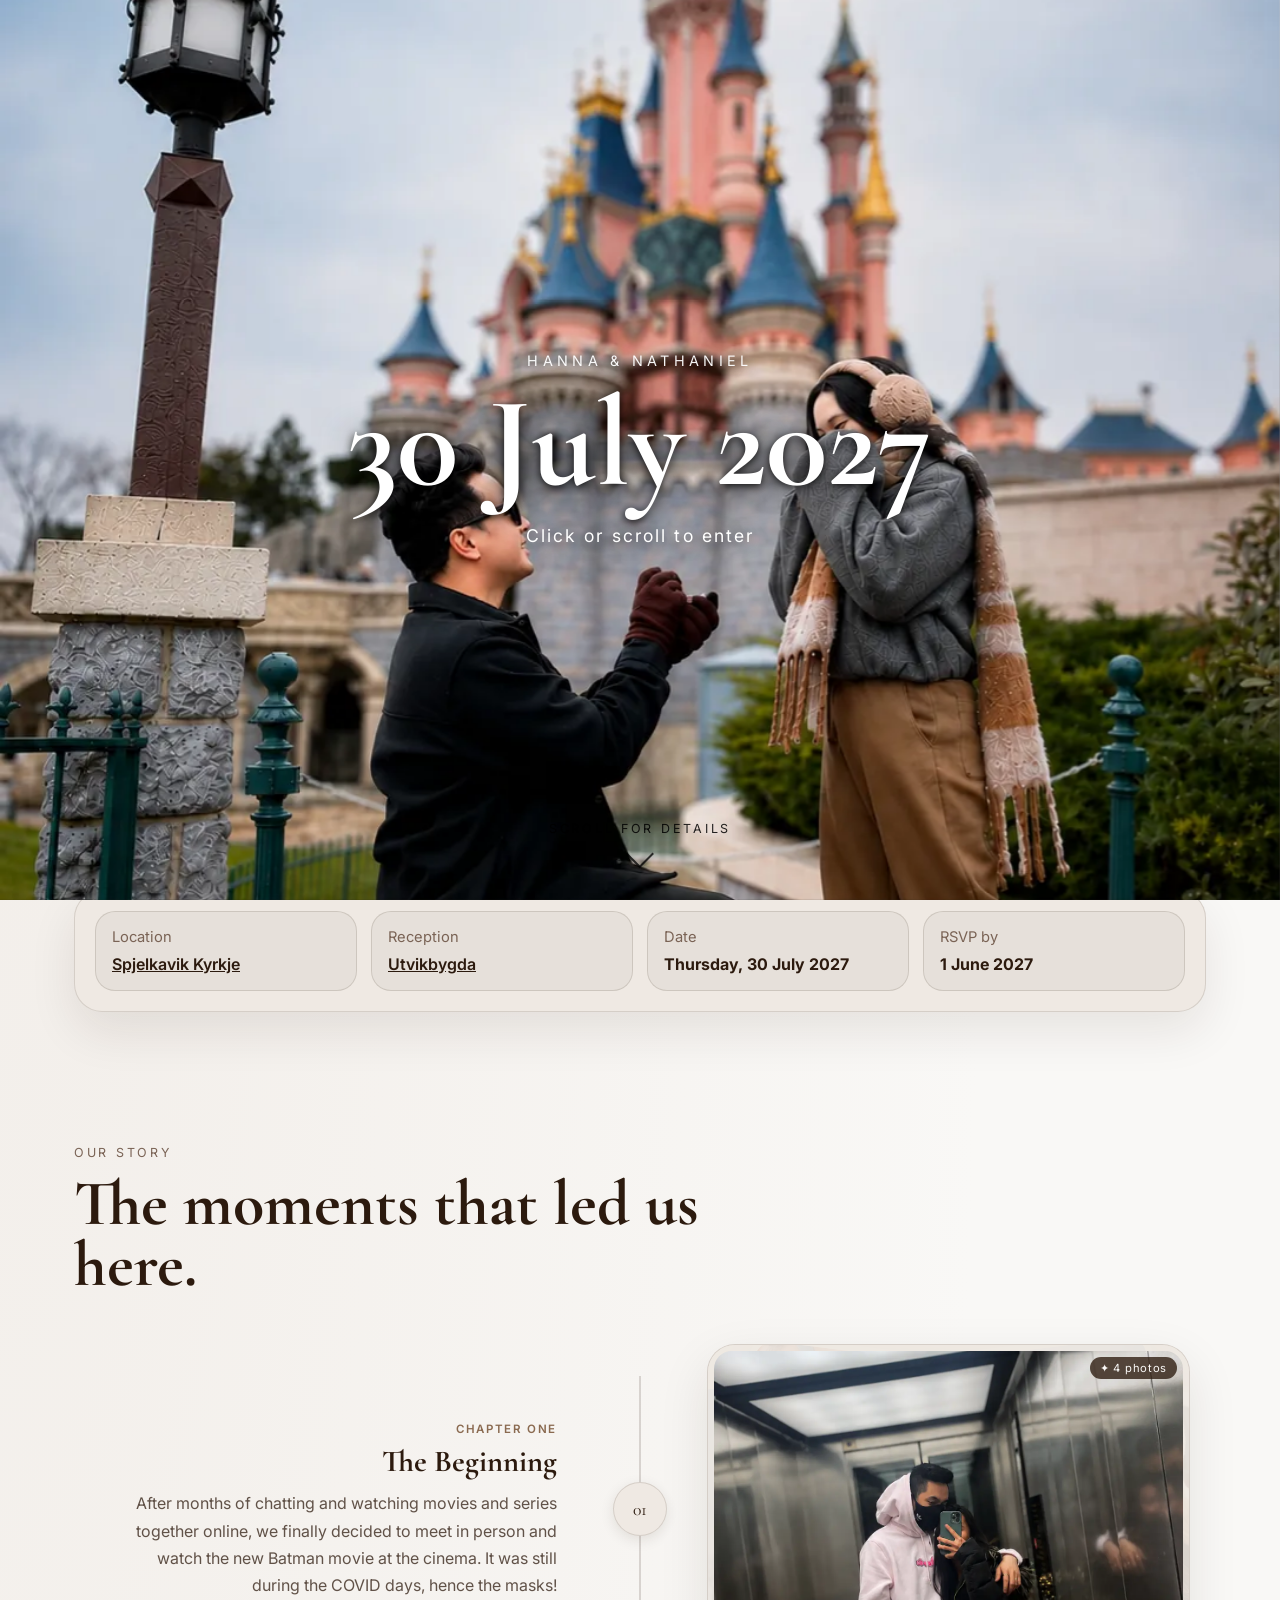
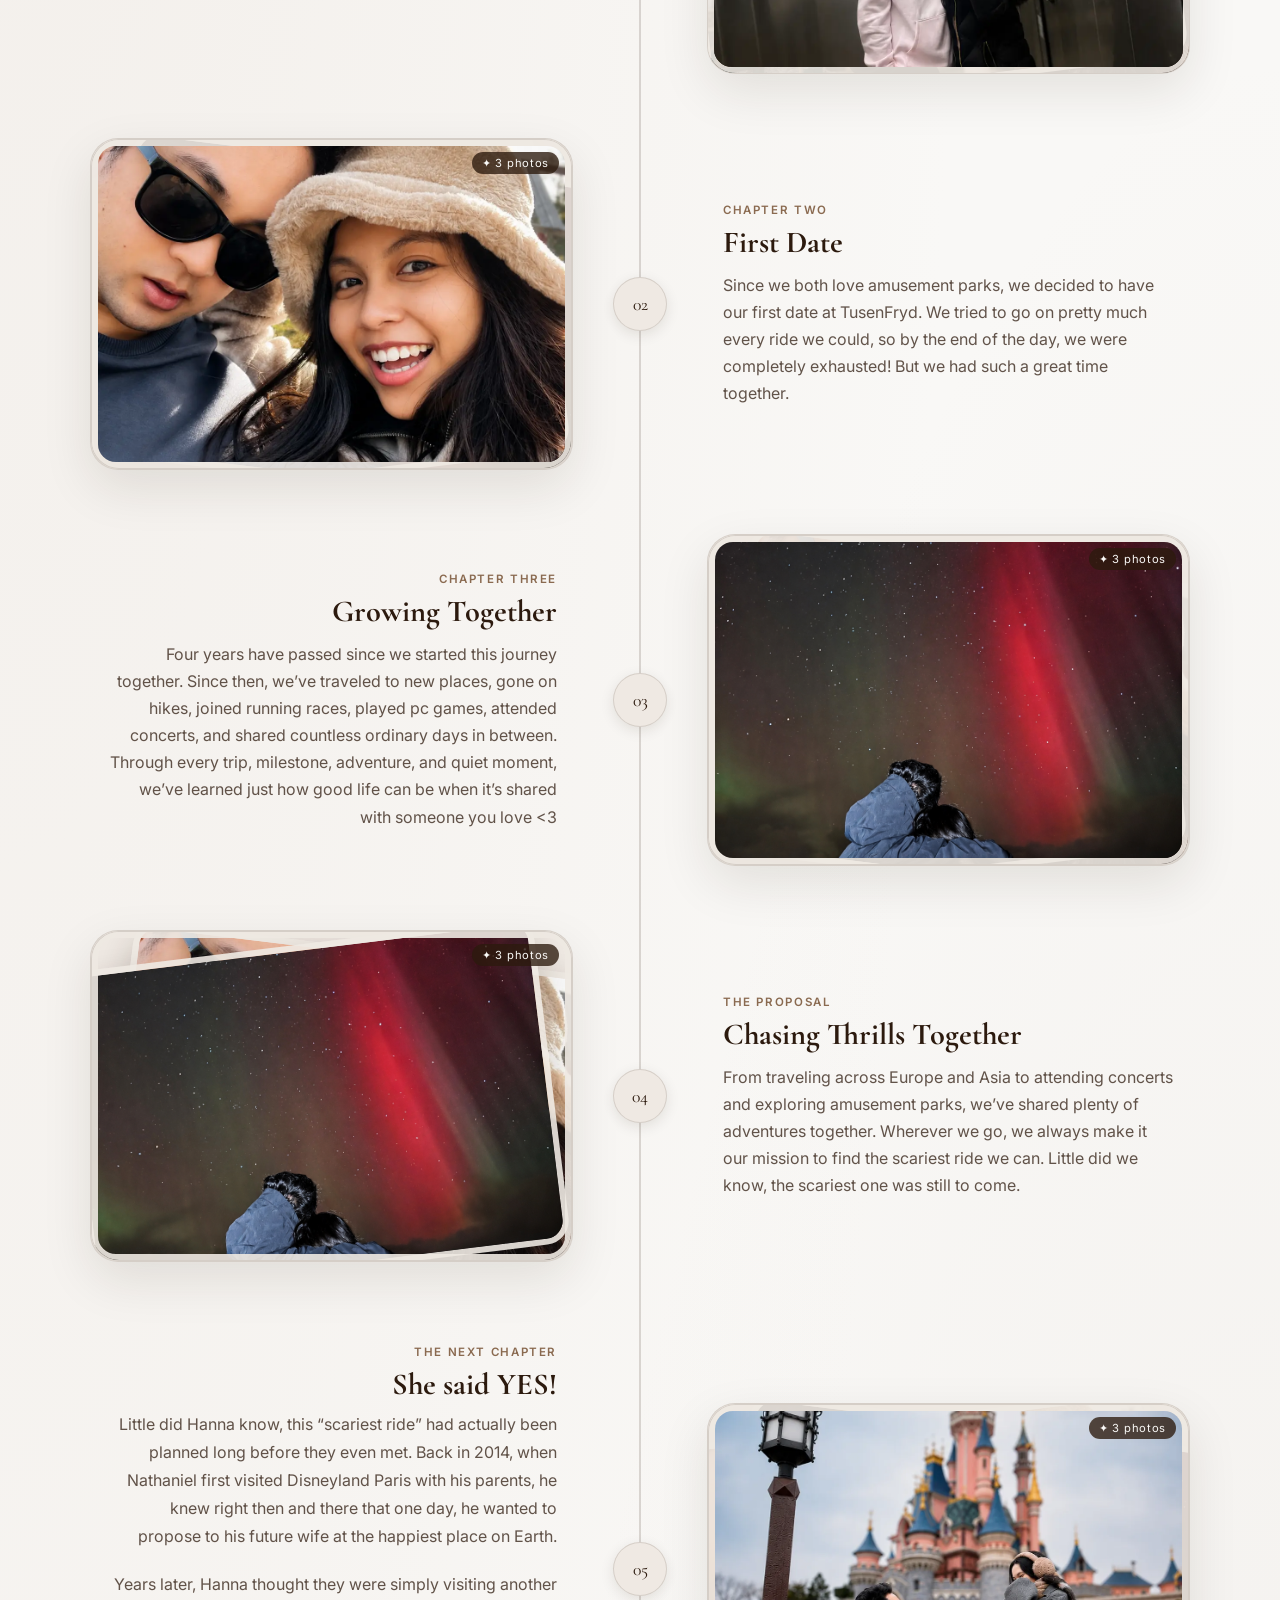
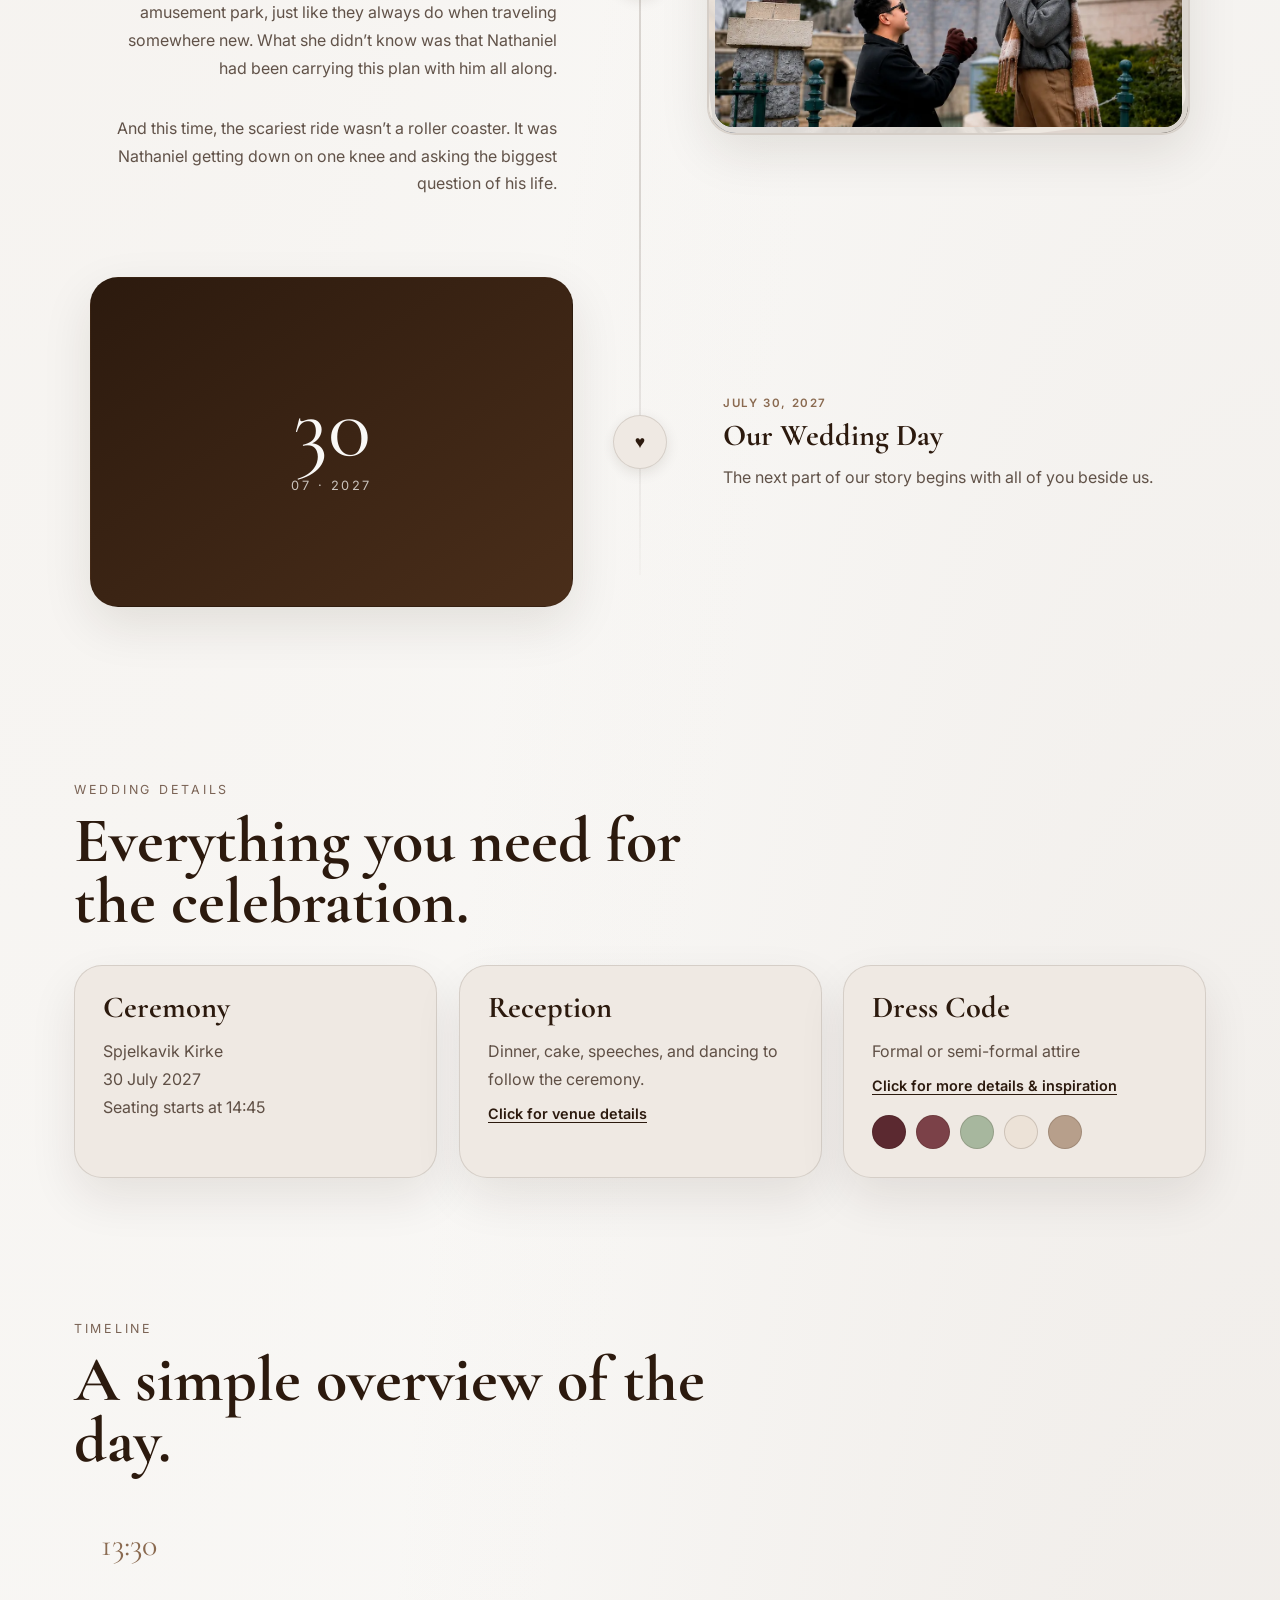
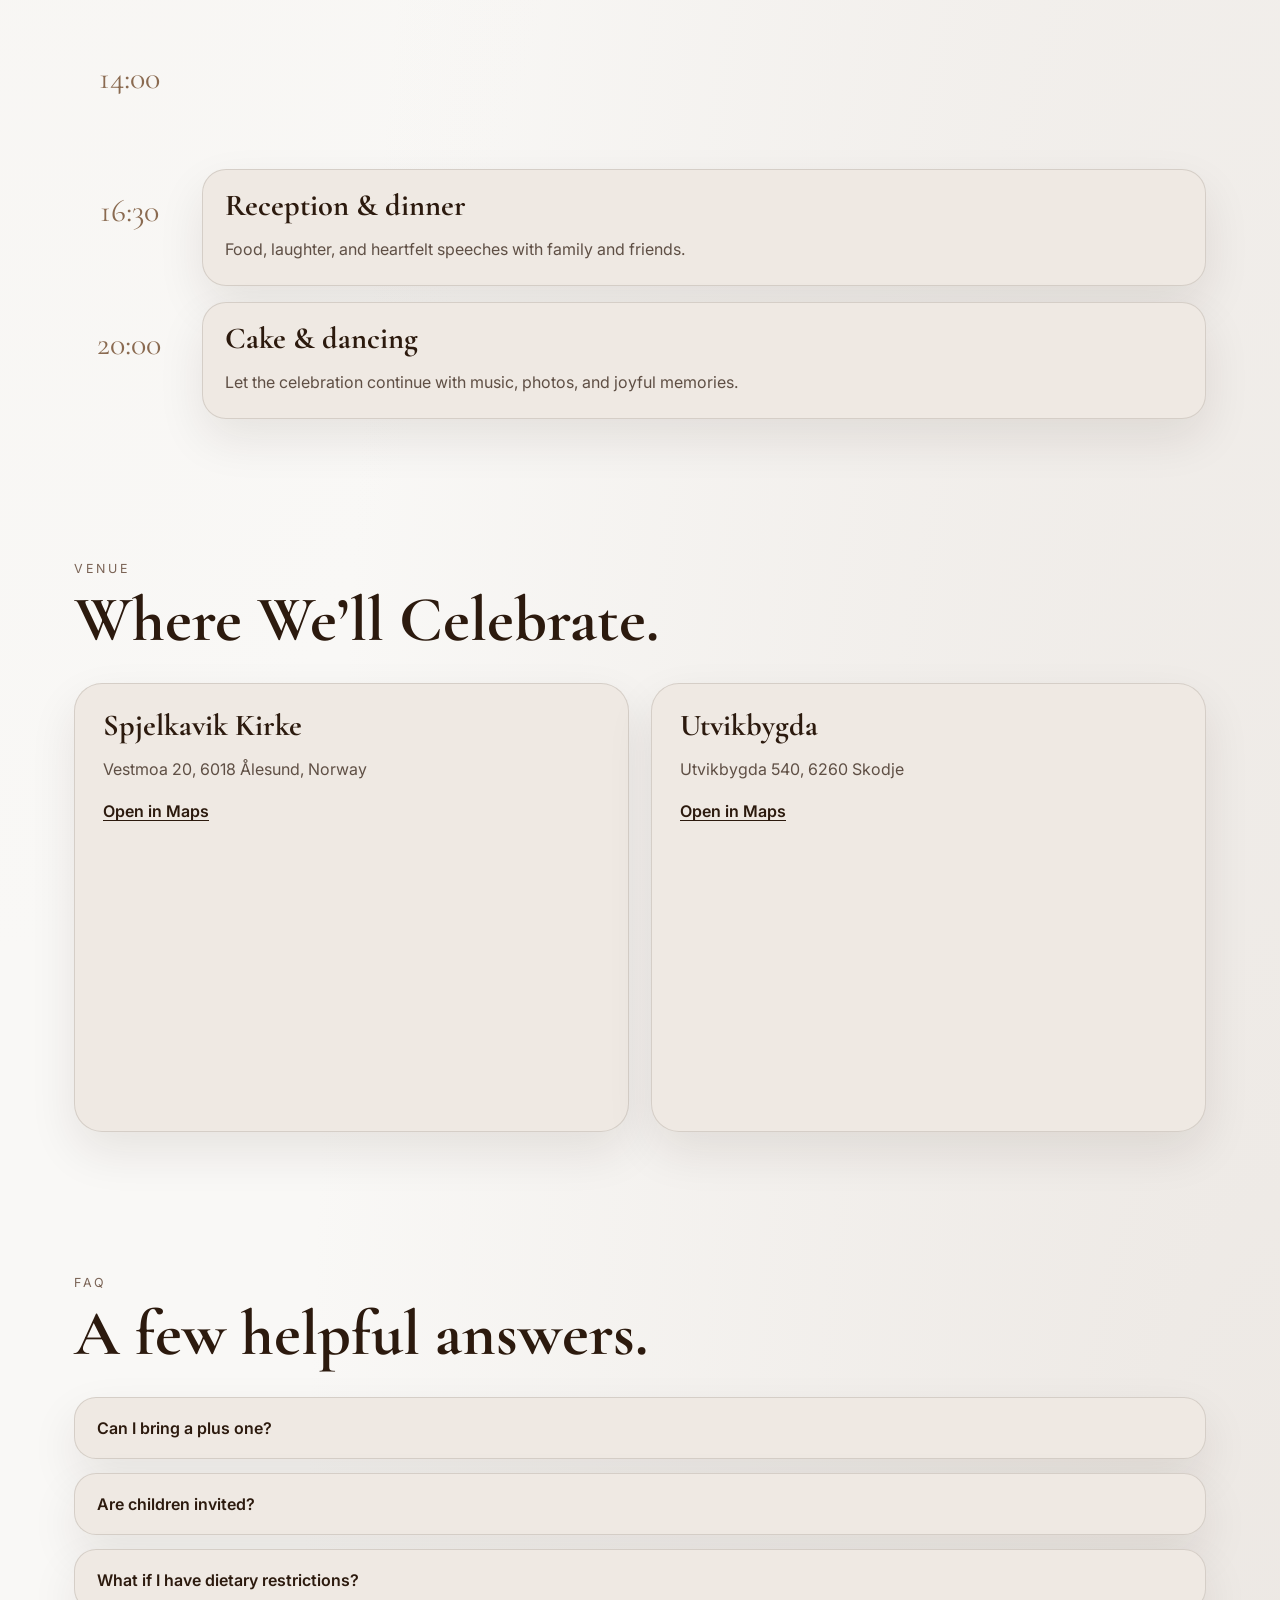
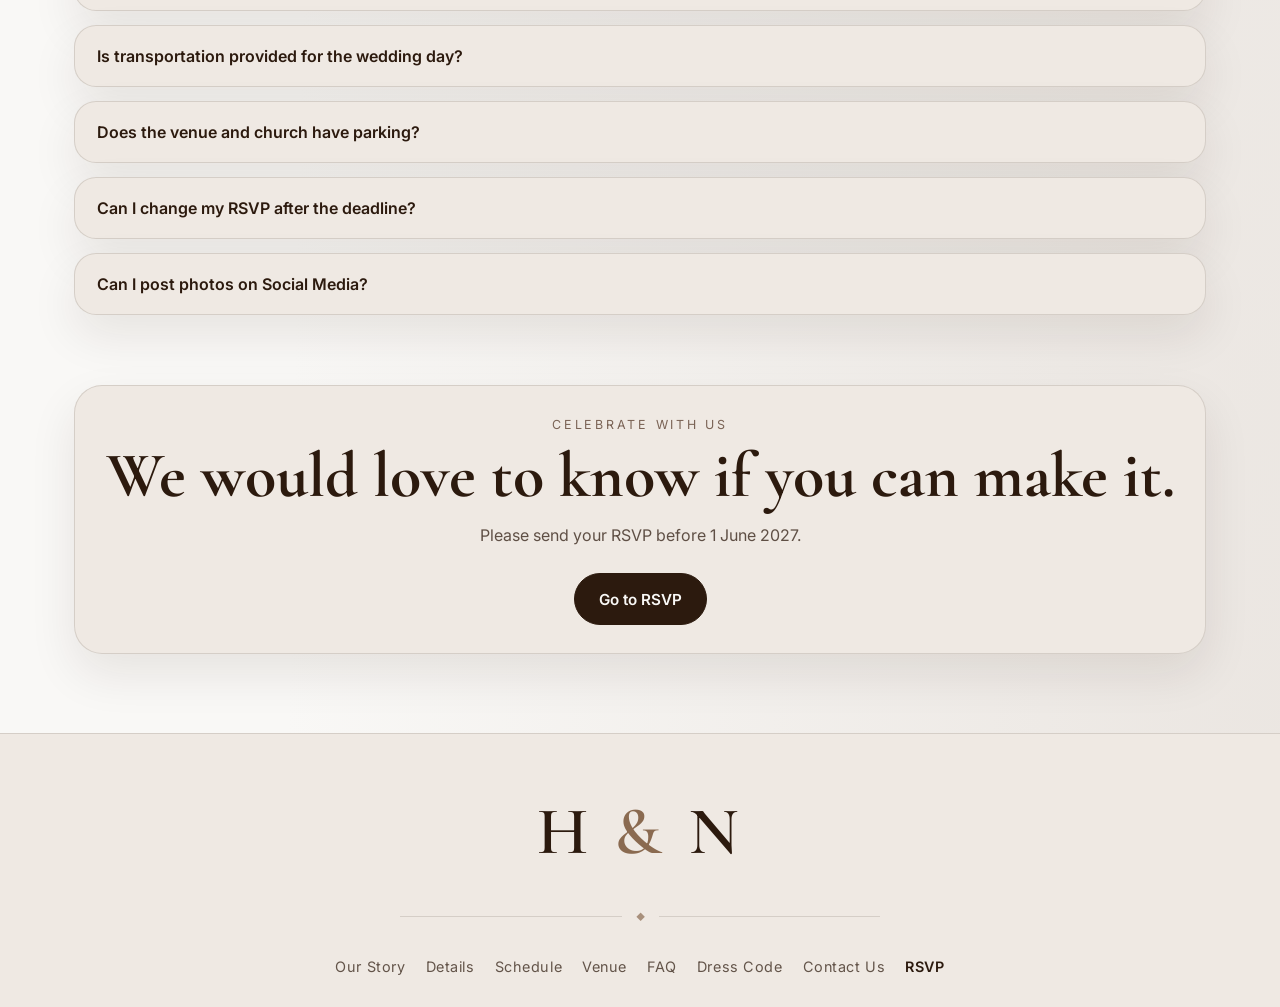
==== commit 7757287b: "Added photo stack to all storyline" ====
--- a/index.html
+++ b/index.html
@@ -162,7 +162,12 @@
                       TODO: Add a photo stack here similar to the first story item, HANNA DO IT PLEASE!
                     -->
                     <div class="story-photo actual-photo">
-                        <img src="assets/images/FirstDate.webp" width="640" height="853" loading="lazy" decoding="async" class="zoomable" alt="Our First Date">
+                        <div class="story-photo actual-photo photo-stack">
+                            <img src="assets/images/FirstDate.webp" width="640" height="853" loading="lazy" decoding="async" class="zoomable stack-photo" data-gallery="story2" alt="Our First Date">
+                            <img src="assets/images/AmusementPark.webp" width="640" height="853" loading="lazy" decoding="async" class="zoomable stack-photo" data-gallery="story2" alt="At TusenFryd, another ride" aria-hidden="true">
+                            <img src="assets/images/NorthernLights.png" width="640" height="853" loading="lazy" decoding="async" class="zoomable stack-photo" data-gallery="story2" alt="At TusenFryd, another moment" aria-hidden="true">
+                            <span class="stack-count" aria-hidden="true">✦ 3<span class="stack-count-label"> photos</span></span>
+                        </div>
                     </div>
                 </article>
 
@@ -174,7 +179,12 @@
                         <p>Four years have passed since we started this journey together. Since then, we’ve traveled to new places, gone on hikes, joined running races, played pc games, attended concerts, and shared countless ordinary days in between. Through every trip, milestone, adventure, and quiet moment, we’ve learned just how good life can be when it’s shared with someone you love <3</p>
                     </div>
                     <div class="story-photo actual-photo">
-                        <img src="assets/images/NorthernLights.png" width="640" height="853" loading="lazy" decoding="async" class="zoomable" alt="Nathaniel proposing to Hanna">
+                        <div class="story-photo actual-photo photo-stack">
+                            <img src="assets/images/NorthernLights.png" width="640" height="853" loading="lazy" decoding="async" class="zoomable stack-photo" data-gallery="story3" alt="Our First Date">
+                            <img src="assets/images/AmusementPark.webp" width="640" height="853" loading="lazy" decoding="async" class="zoomable stack-photo" data-gallery="story3" alt="At TusenFryd, another ride" aria-hidden="true">
+                            <img src="assets/images/FirstDate.webp" width="640" height="853" loading="lazy" decoding="async" class="zoomable stack-photo" data-gallery="story3" alt="At TusenFryd, another moment" aria-hidden="true">
+                            <span class="stack-count" aria-hidden="true">✦ 3<span class="stack-count-label"> photos</span></span>
+                        </div>
                     </div>
                 </article>
 
@@ -188,7 +198,12 @@
                             Little did we know, the scariest one was still to come.</p>
                     </div>
                     <div class="story-photo actual-photo">
-                        <img src="assets/images/AmusementPark.webp" width="640" height="853" loading="lazy" decoding="async" class="zoomable" alt="Nathaniel proposing to Hanna">
+                        <div class="story-photo actual-photo photo-stack">
+                            <img src="assets/images/AmusementPark.webp" width="640" height="853" loading="lazy" decoding="async" class="zoomable stack-photo" data-gallery="story4" alt="Our First Date">
+                            <img src="assets/images/NorthernLights.png" width="640" height="853" loading="lazy" decoding="async" class="zoomable stack-photo" data-gallery="story4" alt="At TusenFryd, another ride" aria-hidden="true">
+                            <img src="assets/images/FirstDate.webp" width="640" height="853" loading="lazy" decoding="async" class="zoomable stack-photo" data-gallery="story4" alt="At TusenFryd, another moment" aria-hidden="true">
+                            <span class="stack-count" aria-hidden="true">✦ 3<span class="stack-count-label"> photos</span></span>
+                        </div>
                     </div>
                 </article>
 
@@ -218,7 +233,12 @@
                         </p>
                     </div>
                     <div class="story-photo actual-photo">
-                        <img src="assets/images/engagement-hero.webp" width="640" height="853" loading="lazy" decoding="async" class="zoomable" alt="Nathaniel proposing to Hanna">
+                        <div class="story-photo actual-photo photo-stack">
+                            <img src="assets/images/engagement-hero.webp" width="640" height="853" loading="lazy" decoding="async" class="zoomable stack-photo" data-gallery="story5" alt="Our First Date">
+                            <img src="assets/images/FirstDate.webp" width="640" height="853" loading="lazy" decoding="async" class="zoomable stack-photo" data-gallery="story5" alt="At TusenFryd, another ride" aria-hidden="true">
+                            <img src="assets/images/NorthernLights.png" width="640" height="853" loading="lazy" decoding="async" class="zoomable stack-photo" data-gallery="story5" alt="At TusenFryd, another moment" aria-hidden="true">
+                            <span class="stack-count" aria-hidden="true">✦ 3<span class="stack-count-label"> photos</span></span>
+                        </div>
                     </div>
                 </article>
 
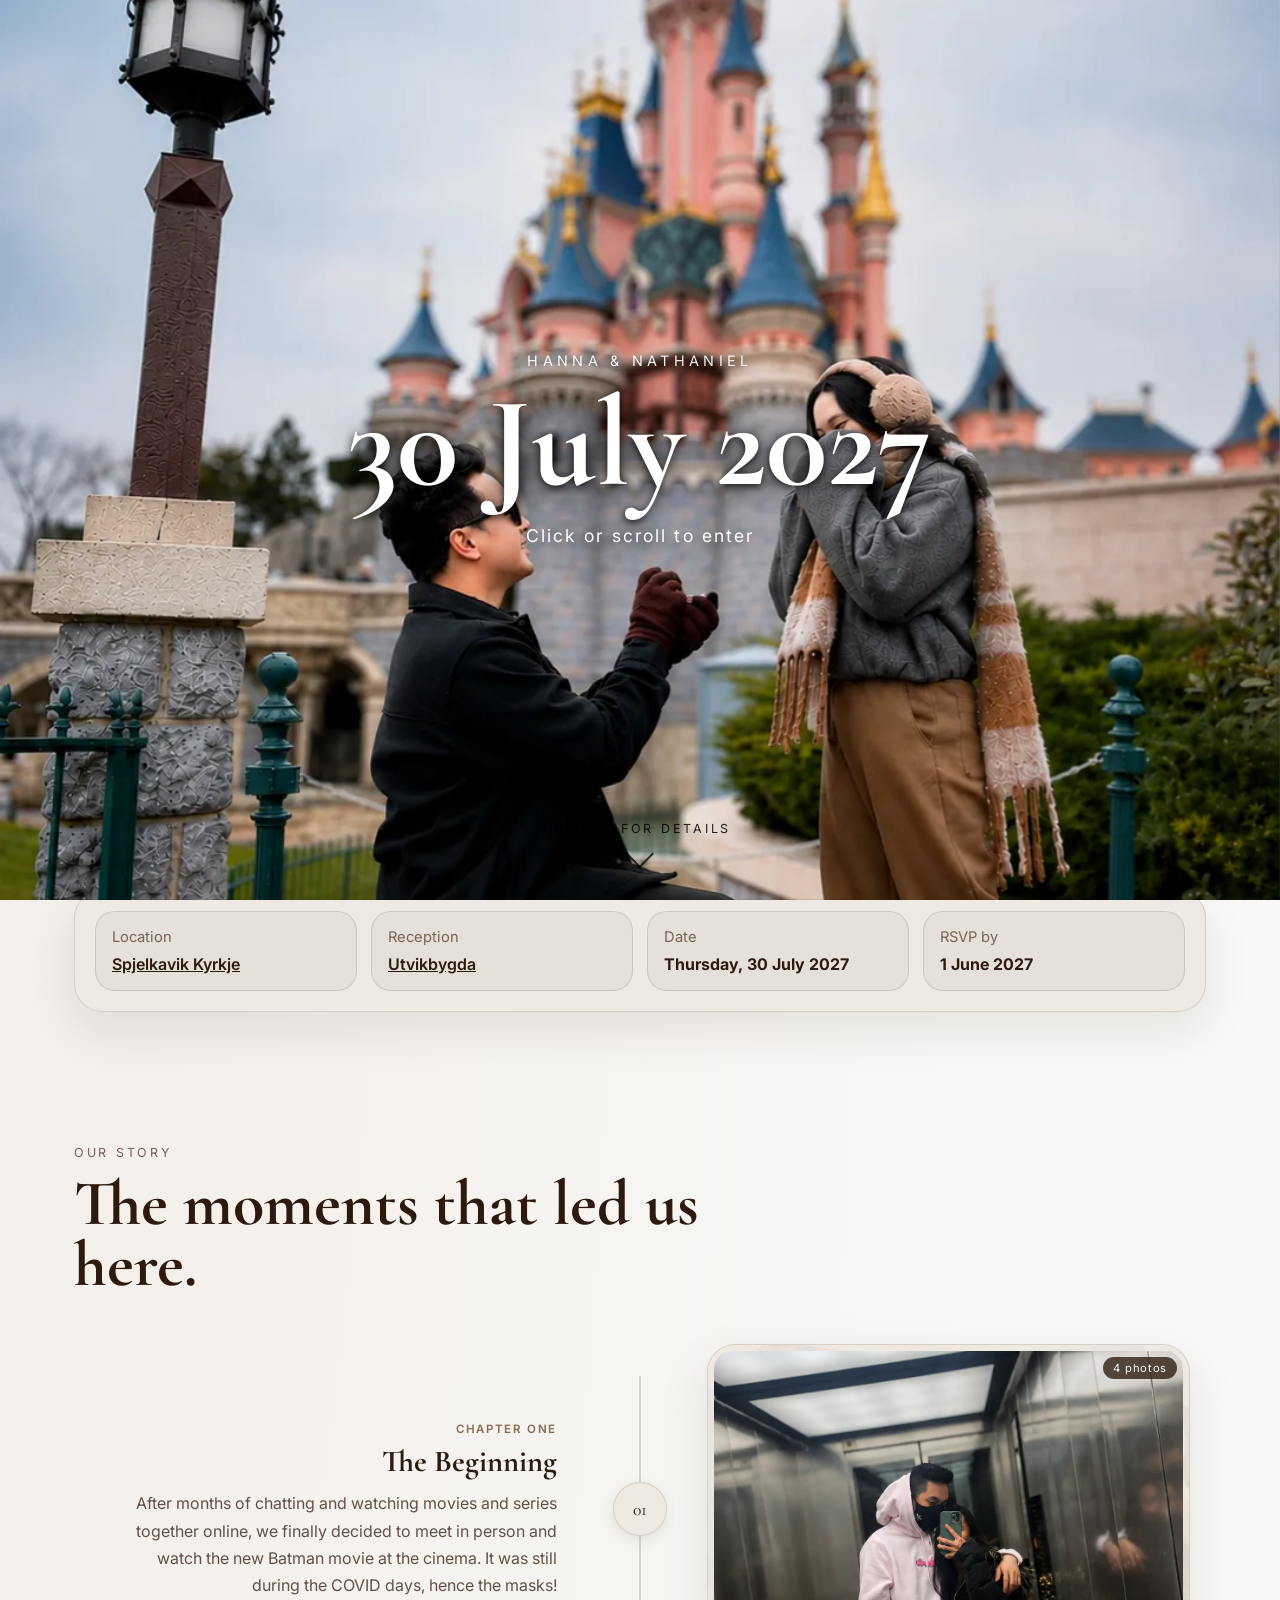
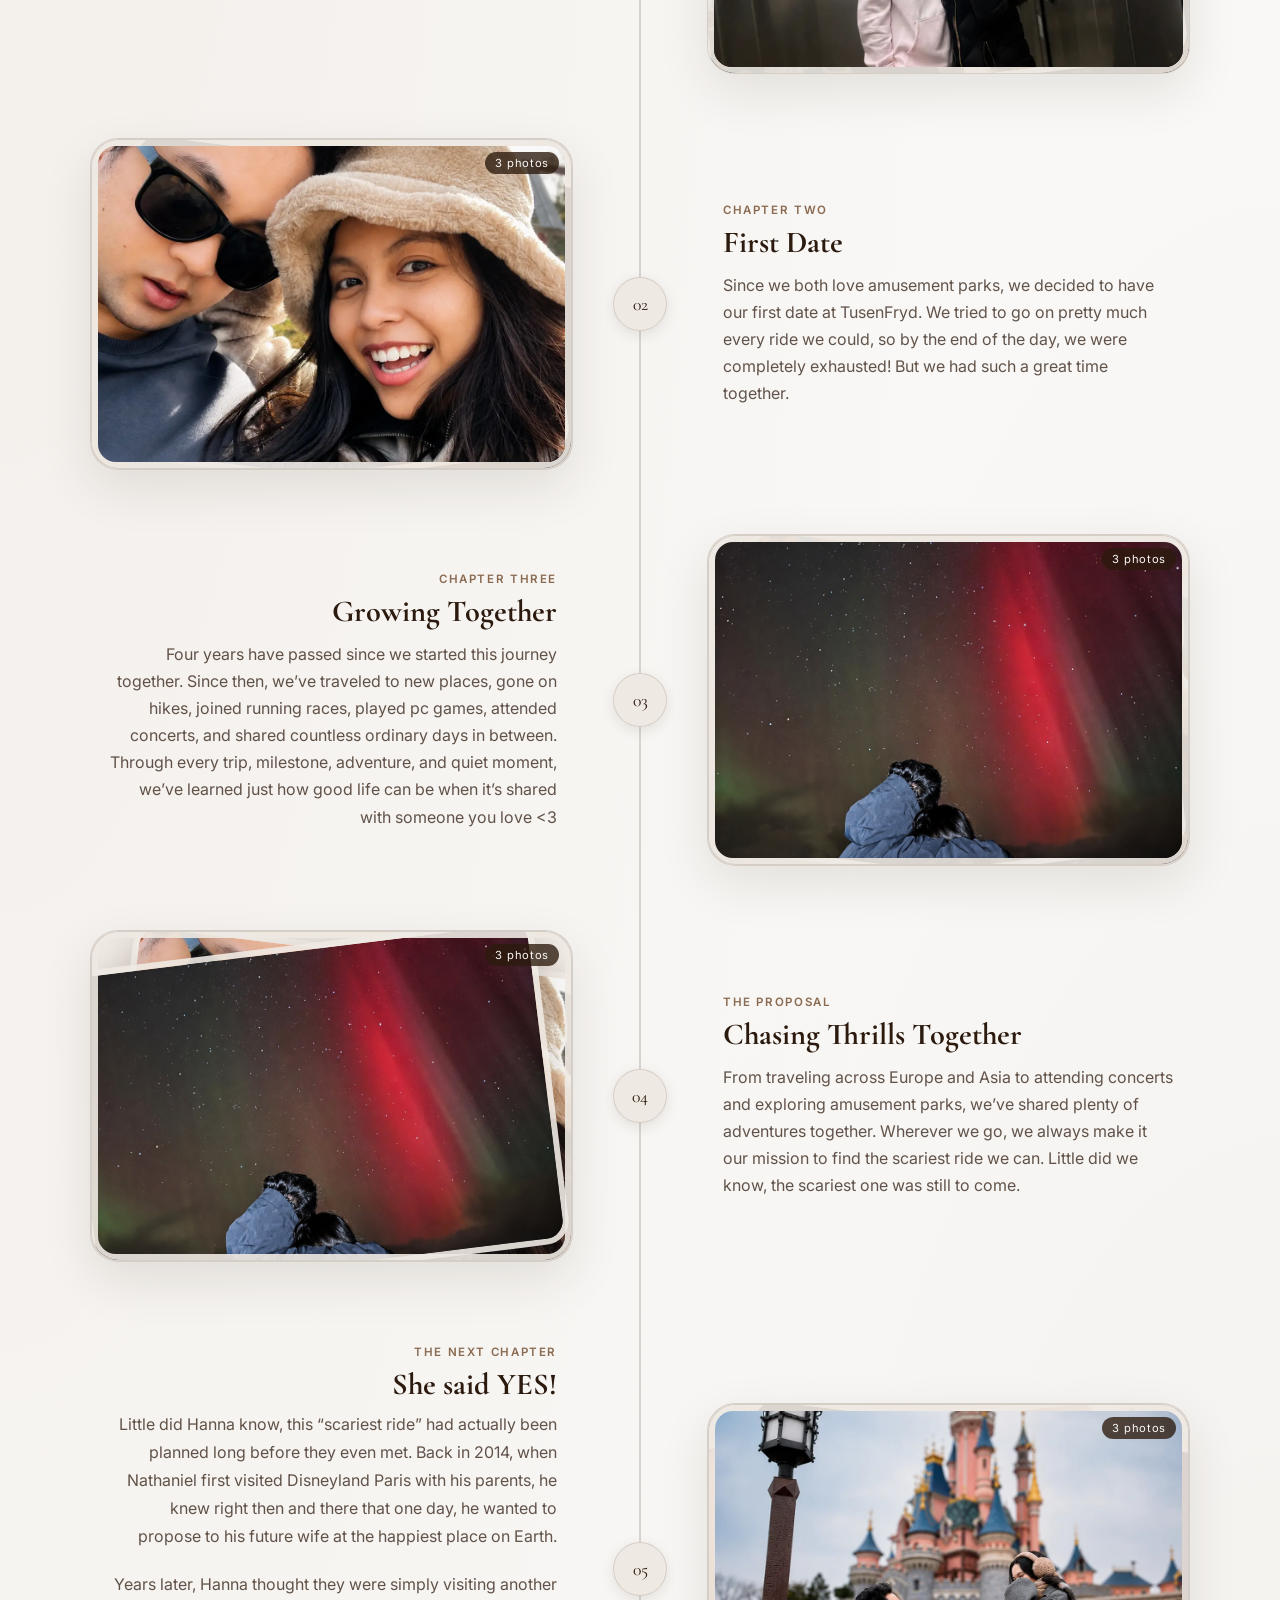
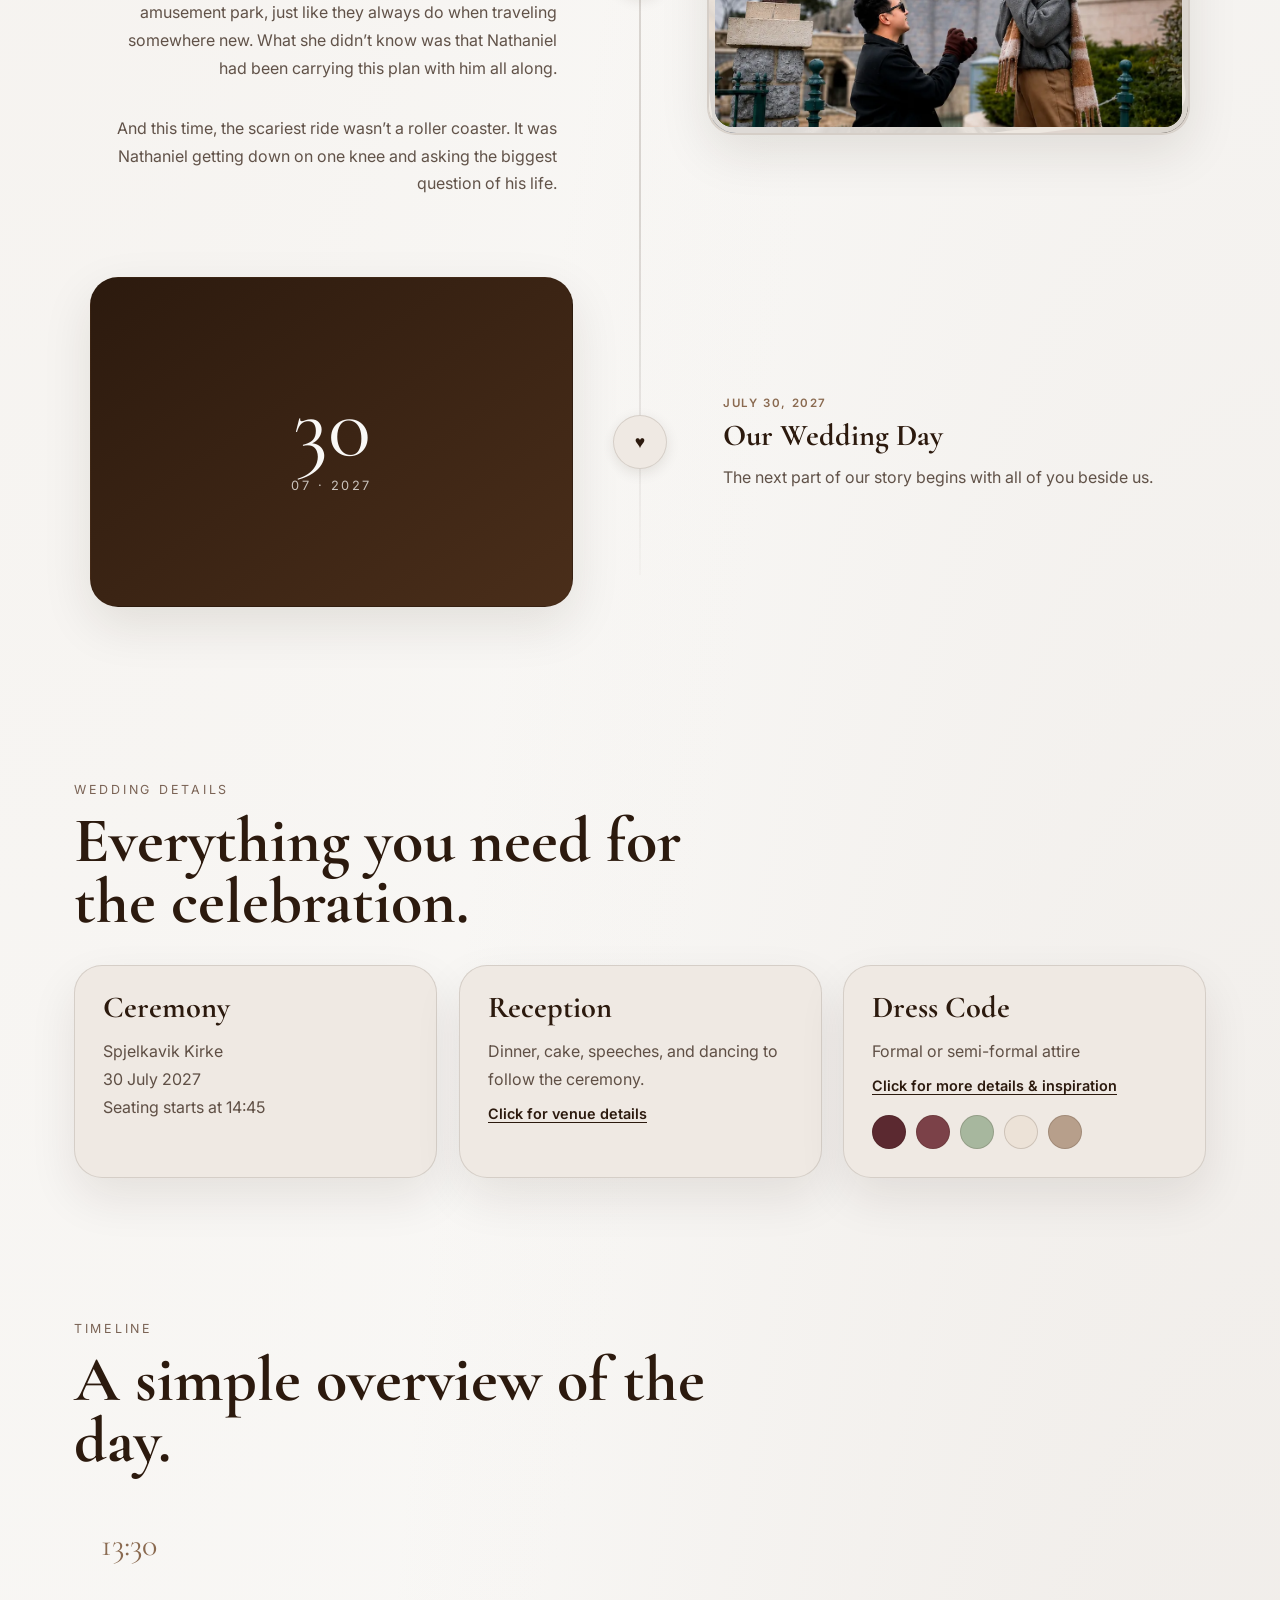
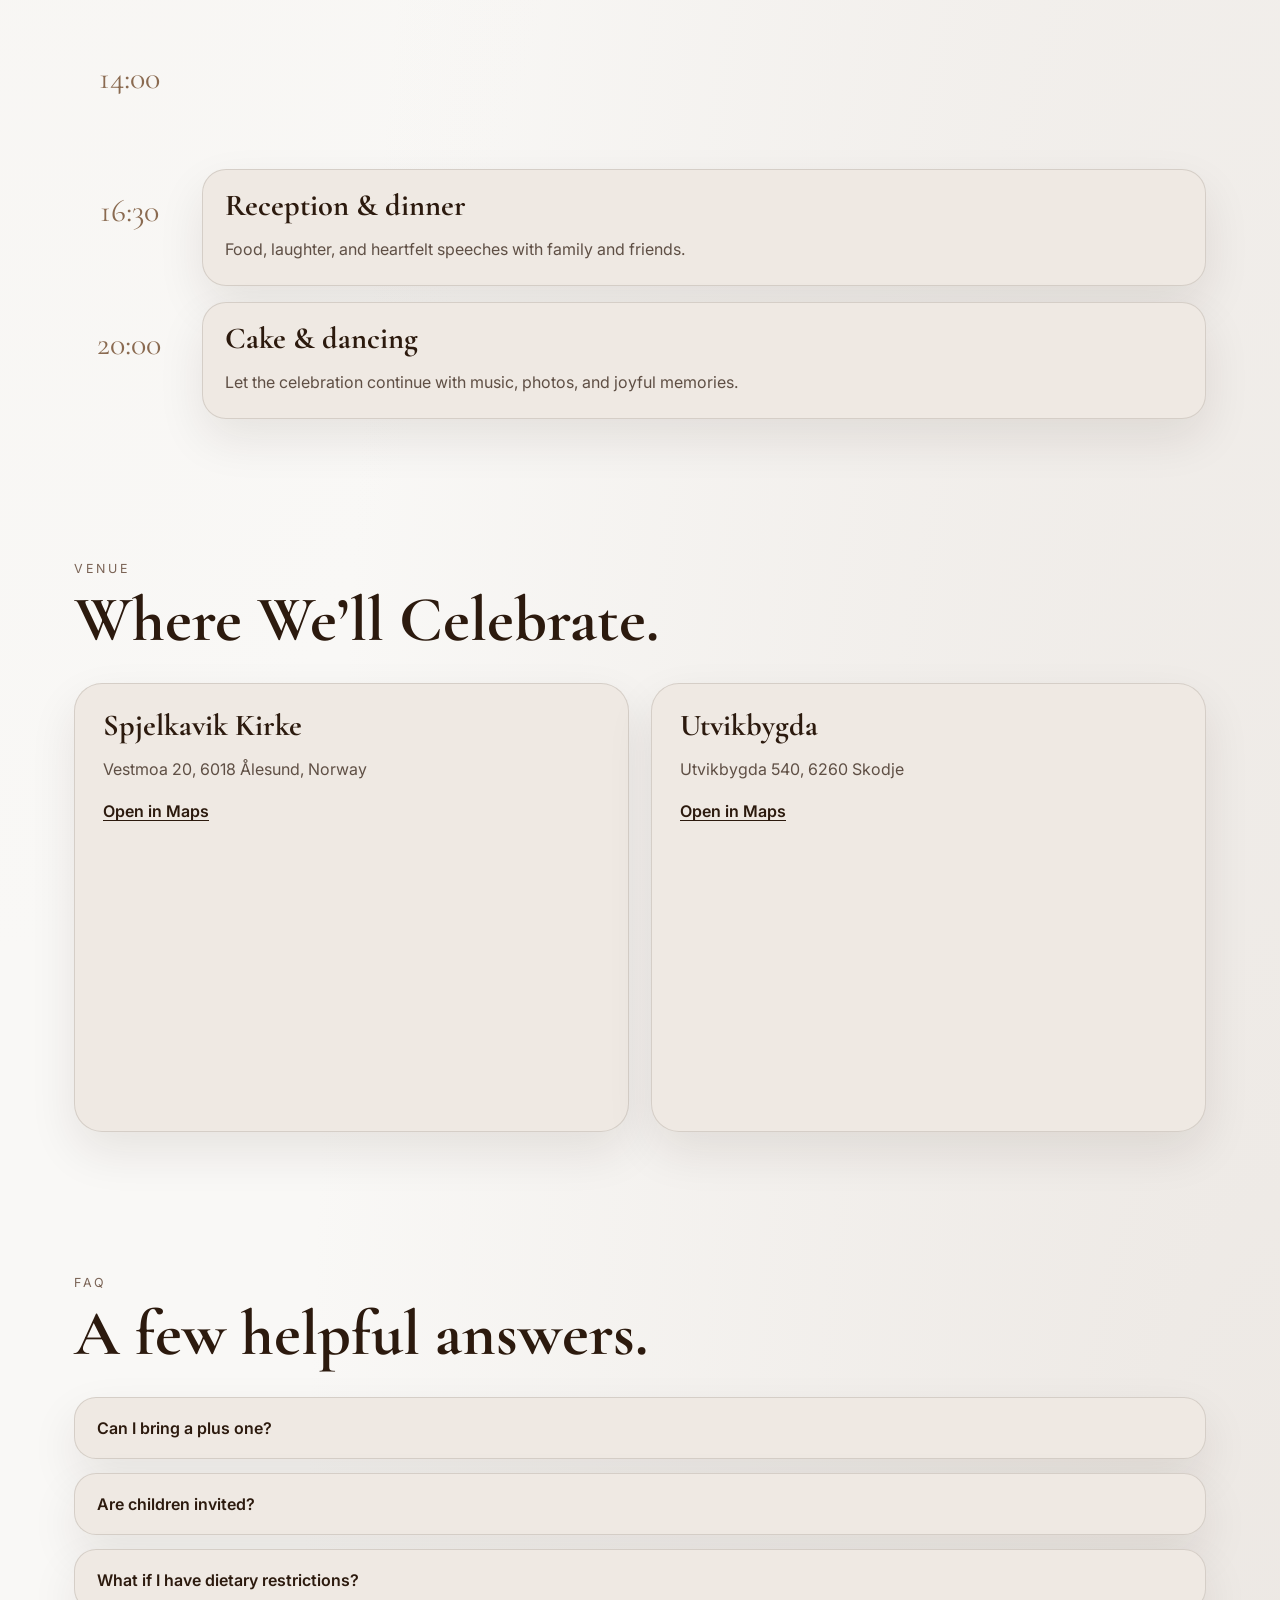
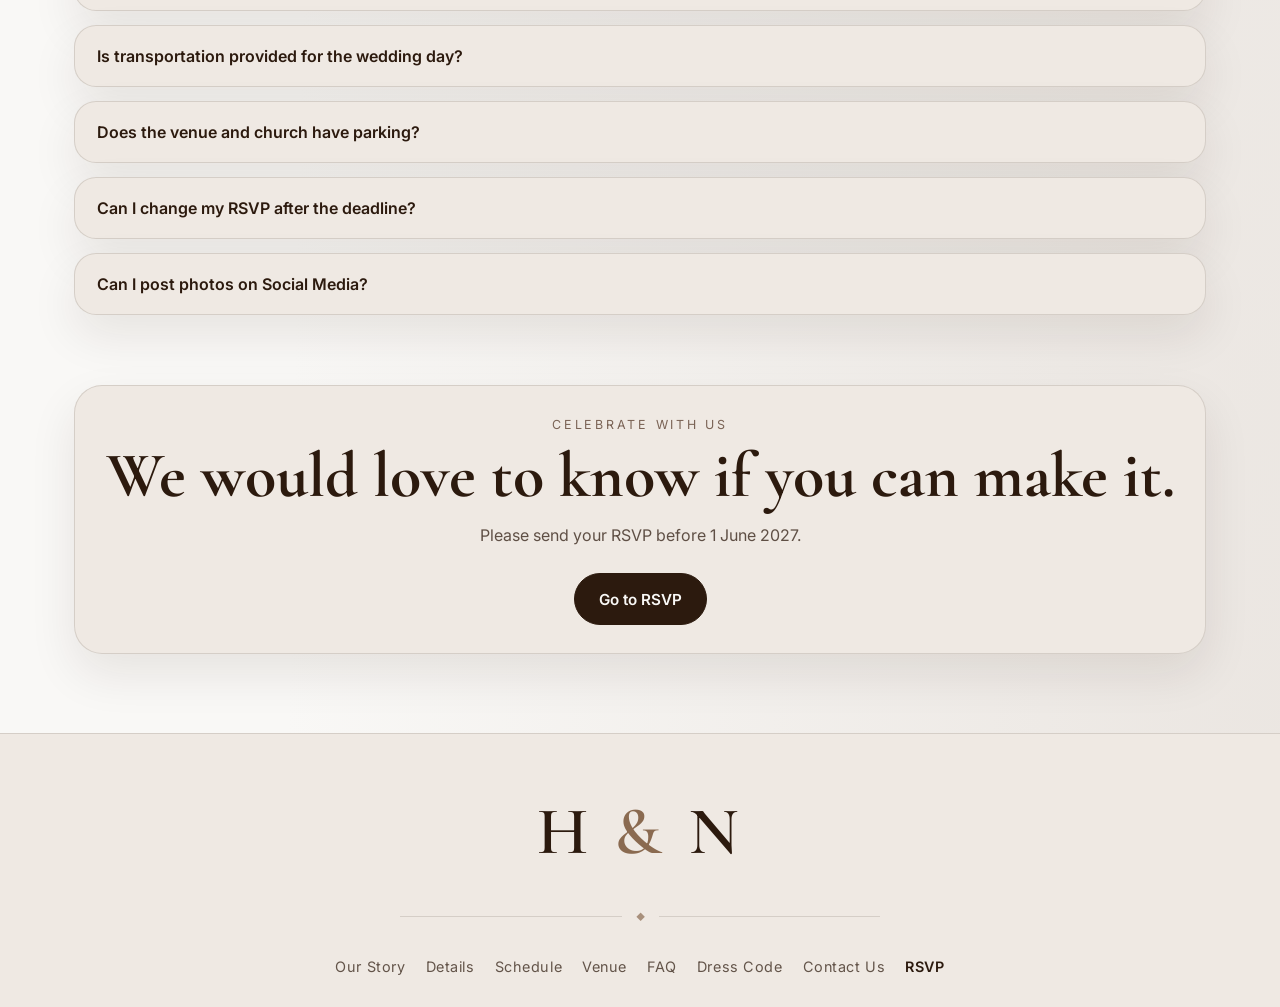
==== commit 607e04ab: "Removed that starry shit" ====
--- a/index.html
+++ b/index.html
@@ -145,7 +145,7 @@
                         <img src="assets/images/FirstDate.webp" width="640" height="853" loading="lazy" decoding="async" class="zoomable stack-photo" data-gallery="story1" alt="Our First picture, another moment" aria-hidden="true">
                         <img src="assets/images/AmusementPark.webp" width="640" height="853" loading="lazy" decoding="async" class="zoomable stack-photo" data-gallery="story1" alt="Our First picture, another moment" aria-hidden="true">
 
-                        <span class="stack-count" aria-hidden="true">✦ 4<span class="stack-count-label"> photos</span></span>
+                        <span class="stack-count" aria-hidden="true">4<span class="stack-count-label"> photos</span></span>
                     </div>
 
                 </article>
@@ -166,7 +166,7 @@
                             <img src="assets/images/FirstDate.webp" width="640" height="853" loading="lazy" decoding="async" class="zoomable stack-photo" data-gallery="story2" alt="Our First Date">
                             <img src="assets/images/AmusementPark.webp" width="640" height="853" loading="lazy" decoding="async" class="zoomable stack-photo" data-gallery="story2" alt="At TusenFryd, another ride" aria-hidden="true">
                             <img src="assets/images/NorthernLights.png" width="640" height="853" loading="lazy" decoding="async" class="zoomable stack-photo" data-gallery="story2" alt="At TusenFryd, another moment" aria-hidden="true">
-                            <span class="stack-count" aria-hidden="true">✦ 3<span class="stack-count-label"> photos</span></span>
+                            <span class="stack-count" aria-hidden="true">3<span class="stack-count-label"> photos</span></span>
                         </div>
                     </div>
                 </article>
@@ -183,7 +183,7 @@
                             <img src="assets/images/NorthernLights.png" width="640" height="853" loading="lazy" decoding="async" class="zoomable stack-photo" data-gallery="story3" alt="Our First Date">
                             <img src="assets/images/AmusementPark.webp" width="640" height="853" loading="lazy" decoding="async" class="zoomable stack-photo" data-gallery="story3" alt="At TusenFryd, another ride" aria-hidden="true">
                             <img src="assets/images/FirstDate.webp" width="640" height="853" loading="lazy" decoding="async" class="zoomable stack-photo" data-gallery="story3" alt="At TusenFryd, another moment" aria-hidden="true">
-                            <span class="stack-count" aria-hidden="true">✦ 3<span class="stack-count-label"> photos</span></span>
+                            <span class="stack-count" aria-hidden="true">3<span class="stack-count-label"> photos</span></span>
                         </div>
                     </div>
                 </article>
@@ -202,7 +202,7 @@
                             <img src="assets/images/AmusementPark.webp" width="640" height="853" loading="lazy" decoding="async" class="zoomable stack-photo" data-gallery="story4" alt="Our First Date">
                             <img src="assets/images/NorthernLights.png" width="640" height="853" loading="lazy" decoding="async" class="zoomable stack-photo" data-gallery="story4" alt="At TusenFryd, another ride" aria-hidden="true">
                             <img src="assets/images/FirstDate.webp" width="640" height="853" loading="lazy" decoding="async" class="zoomable stack-photo" data-gallery="story4" alt="At TusenFryd, another moment" aria-hidden="true">
-                            <span class="stack-count" aria-hidden="true">✦ 3<span class="stack-count-label"> photos</span></span>
+                            <span class="stack-count" aria-hidden="true">3<span class="stack-count-label"> photos</span></span>
                         </div>
                     </div>
                 </article>
@@ -237,7 +237,7 @@
                             <img src="assets/images/engagement-hero.webp" width="640" height="853" loading="lazy" decoding="async" class="zoomable stack-photo" data-gallery="story5" alt="Our First Date">
                             <img src="assets/images/FirstDate.webp" width="640" height="853" loading="lazy" decoding="async" class="zoomable stack-photo" data-gallery="story5" alt="At TusenFryd, another ride" aria-hidden="true">
                             <img src="assets/images/NorthernLights.png" width="640" height="853" loading="lazy" decoding="async" class="zoomable stack-photo" data-gallery="story5" alt="At TusenFryd, another moment" aria-hidden="true">
-                            <span class="stack-count" aria-hidden="true">✦ 3<span class="stack-count-label"> photos</span></span>
+                            <span class="stack-count" aria-hidden="true">3<span class="stack-count-label"> photos</span></span>
                         </div>
                     </div>
                 </article>
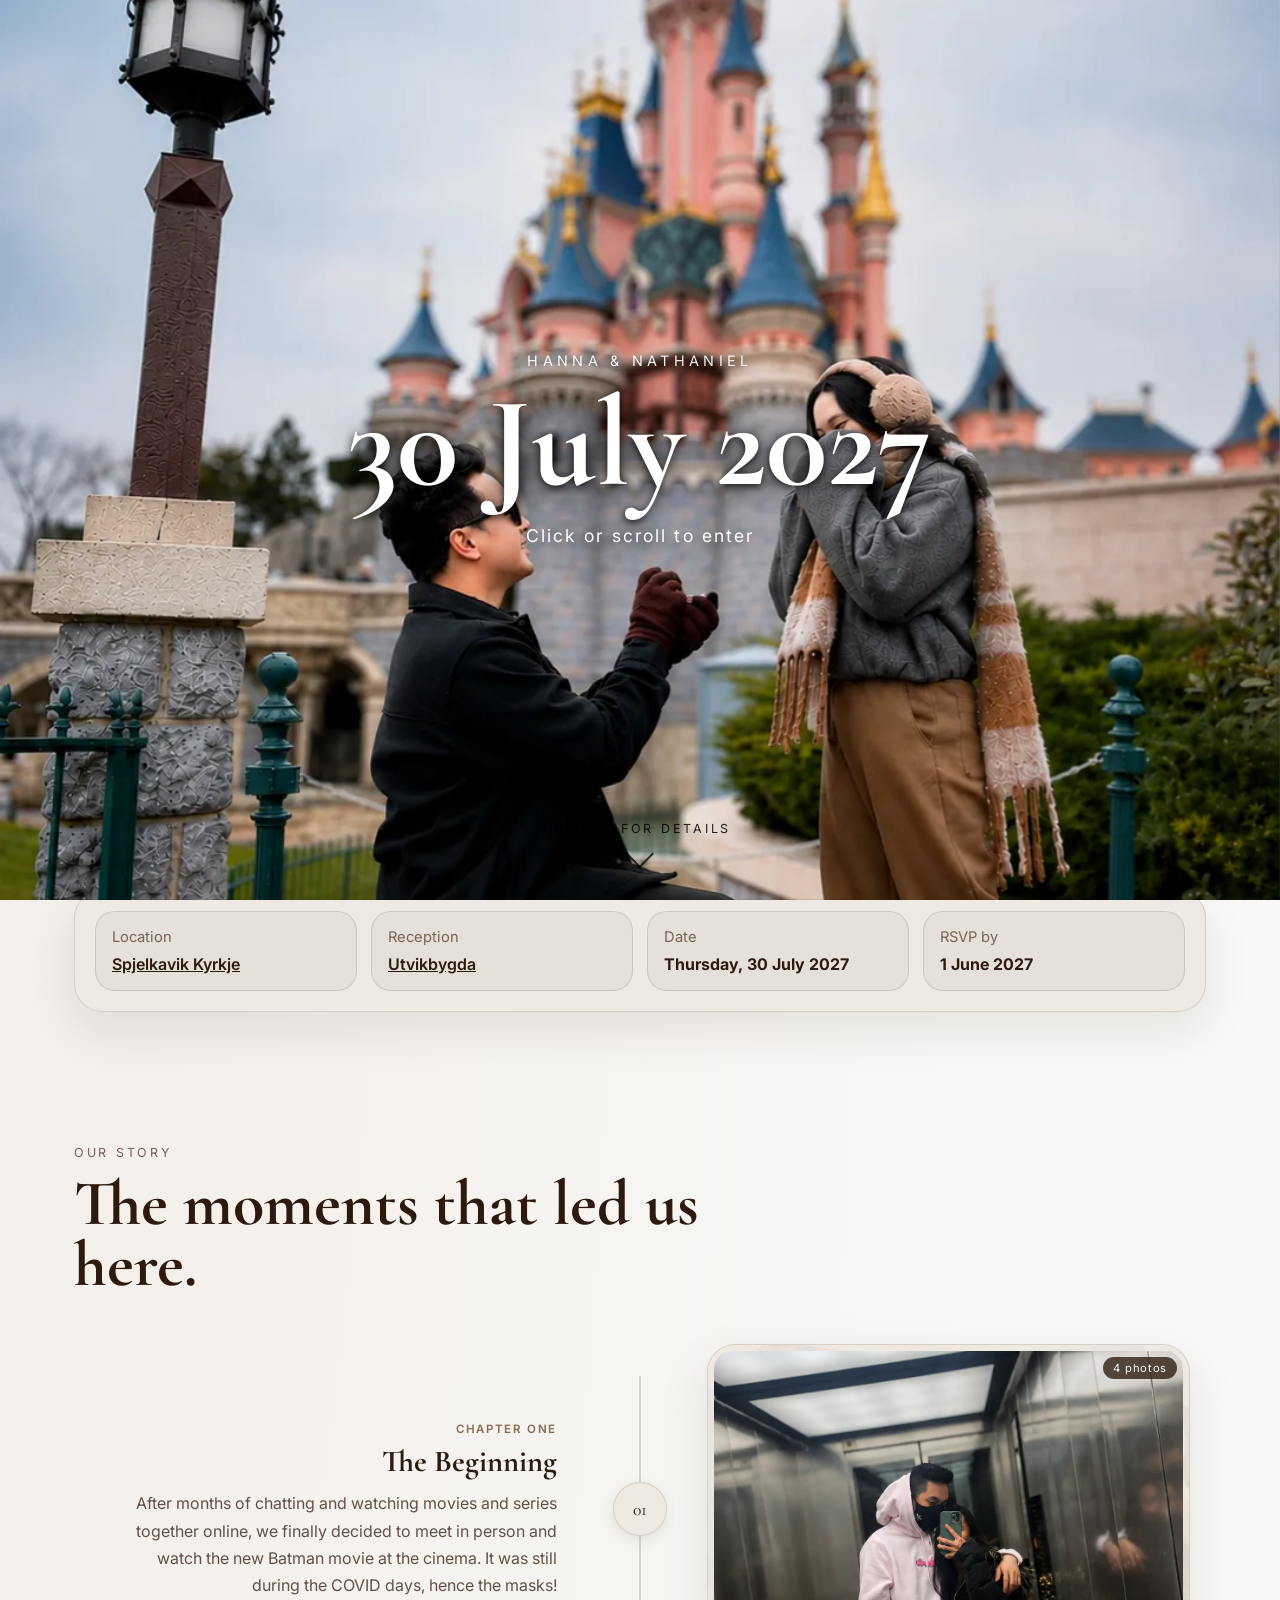
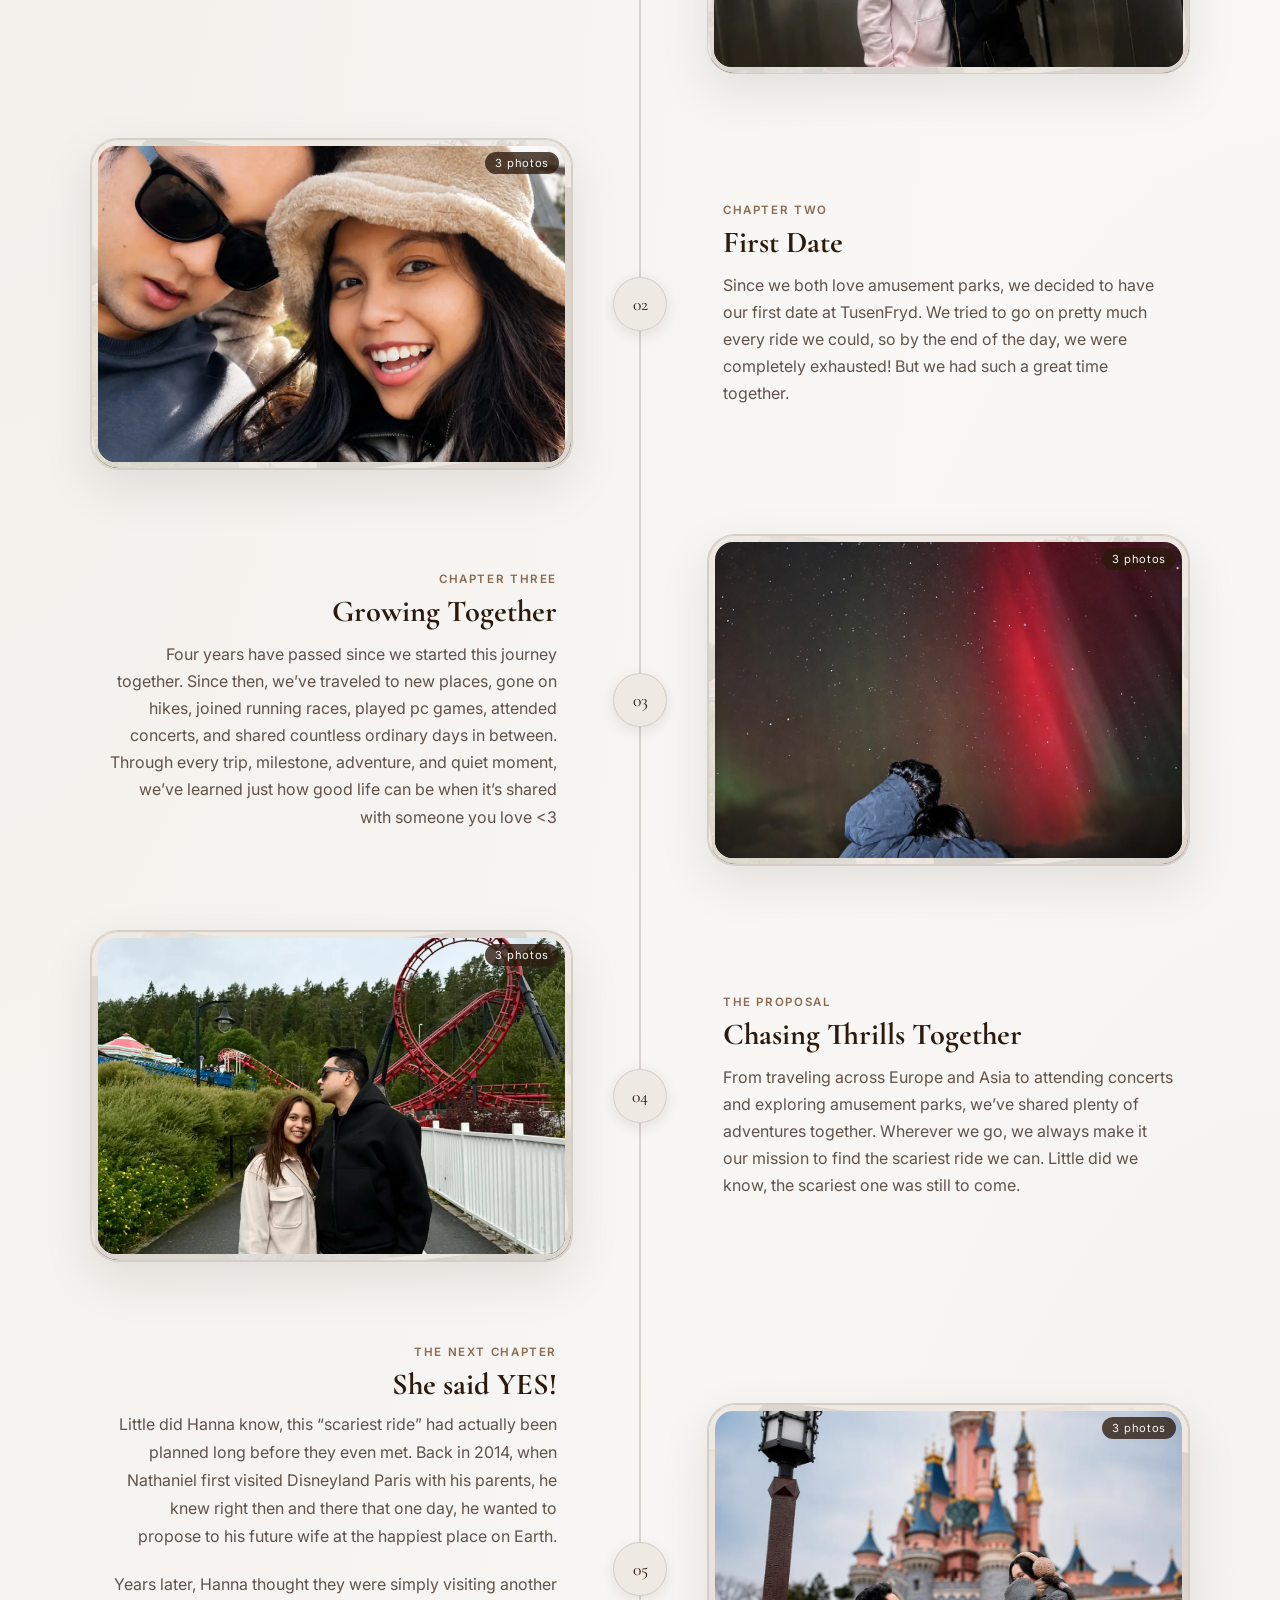
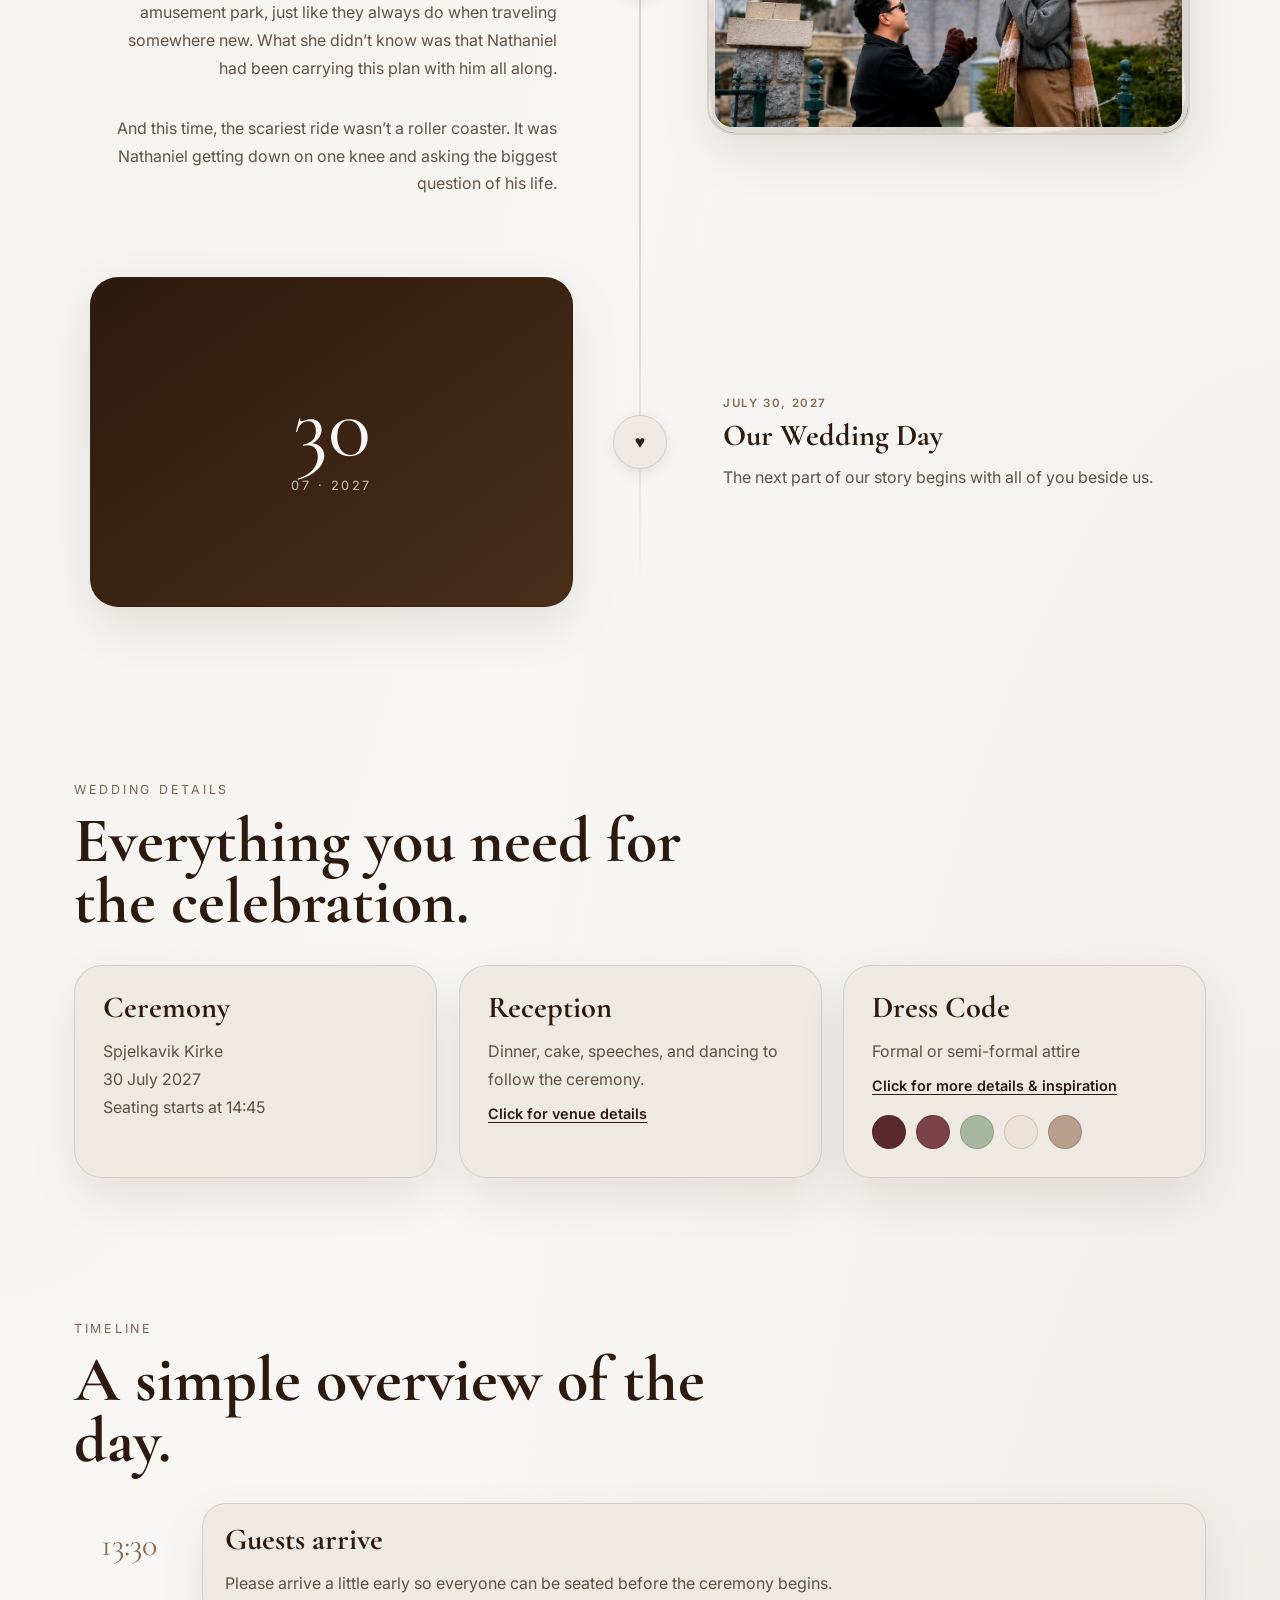
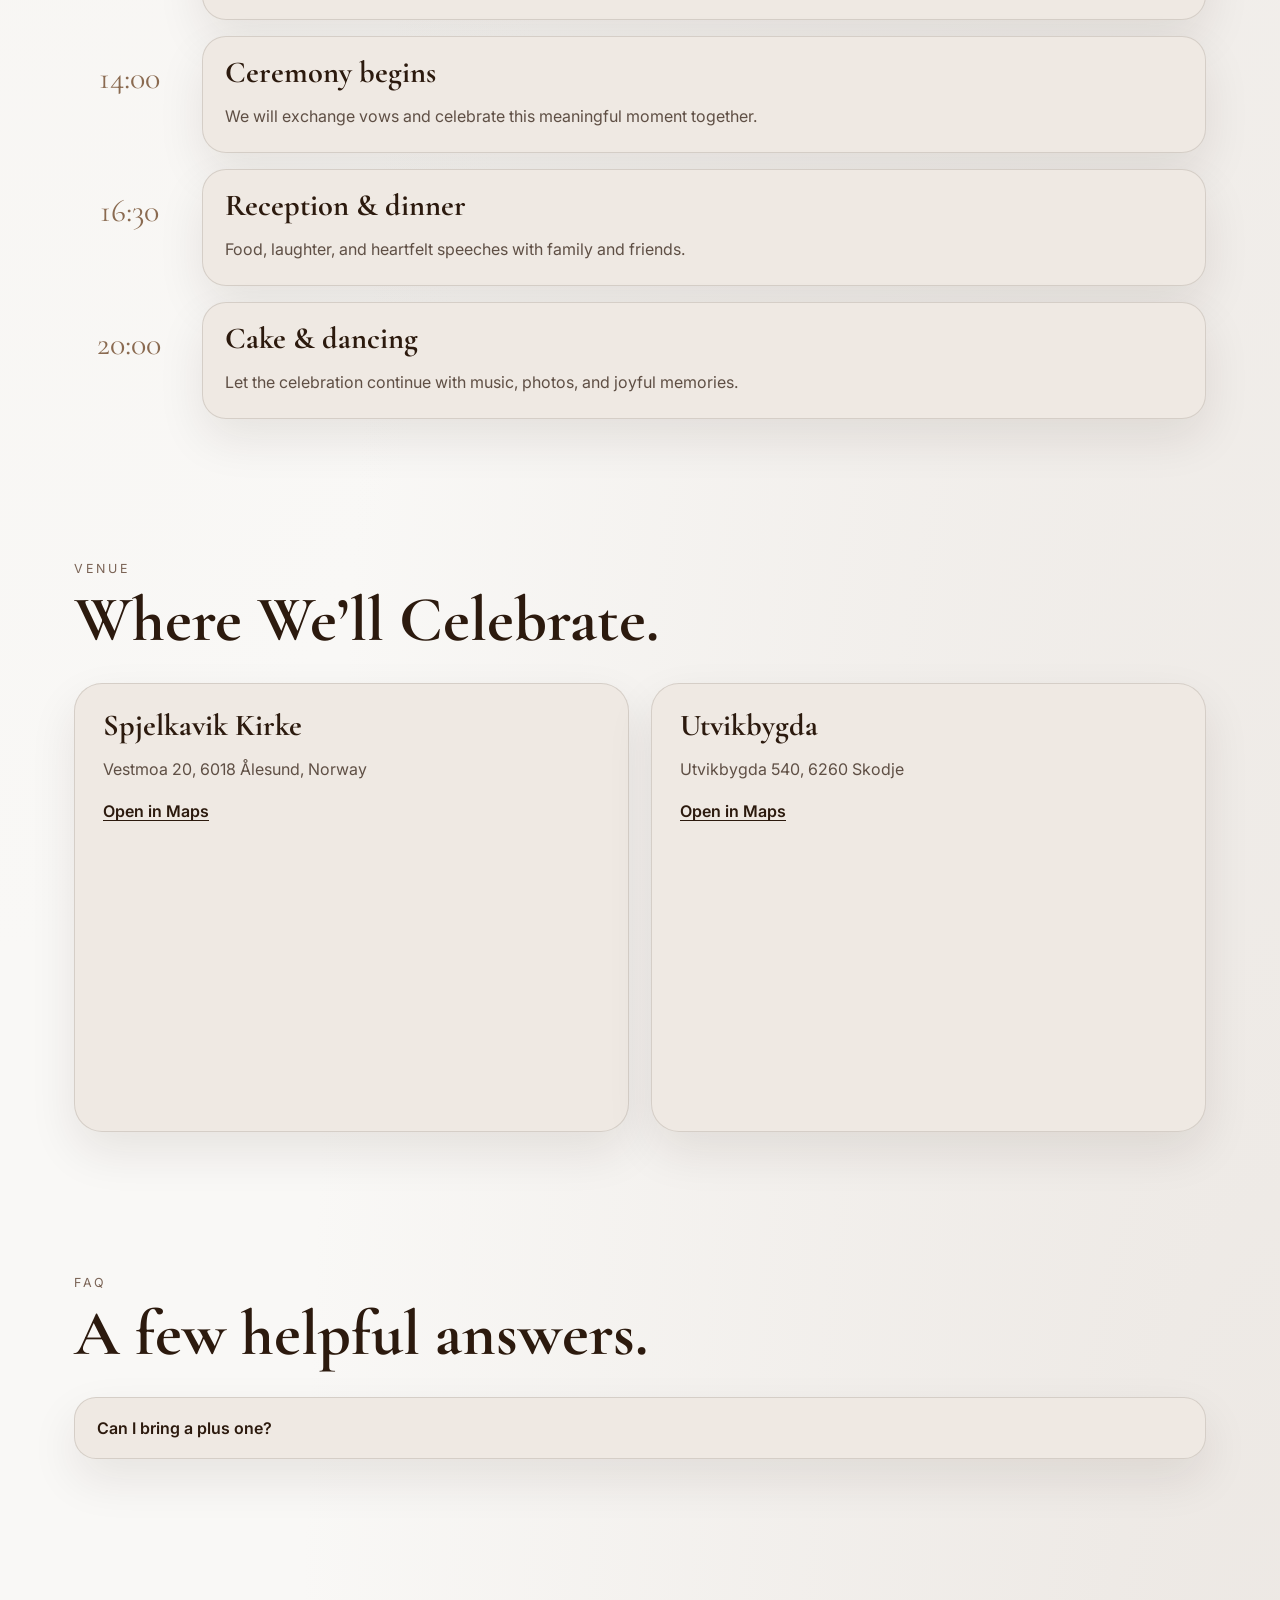
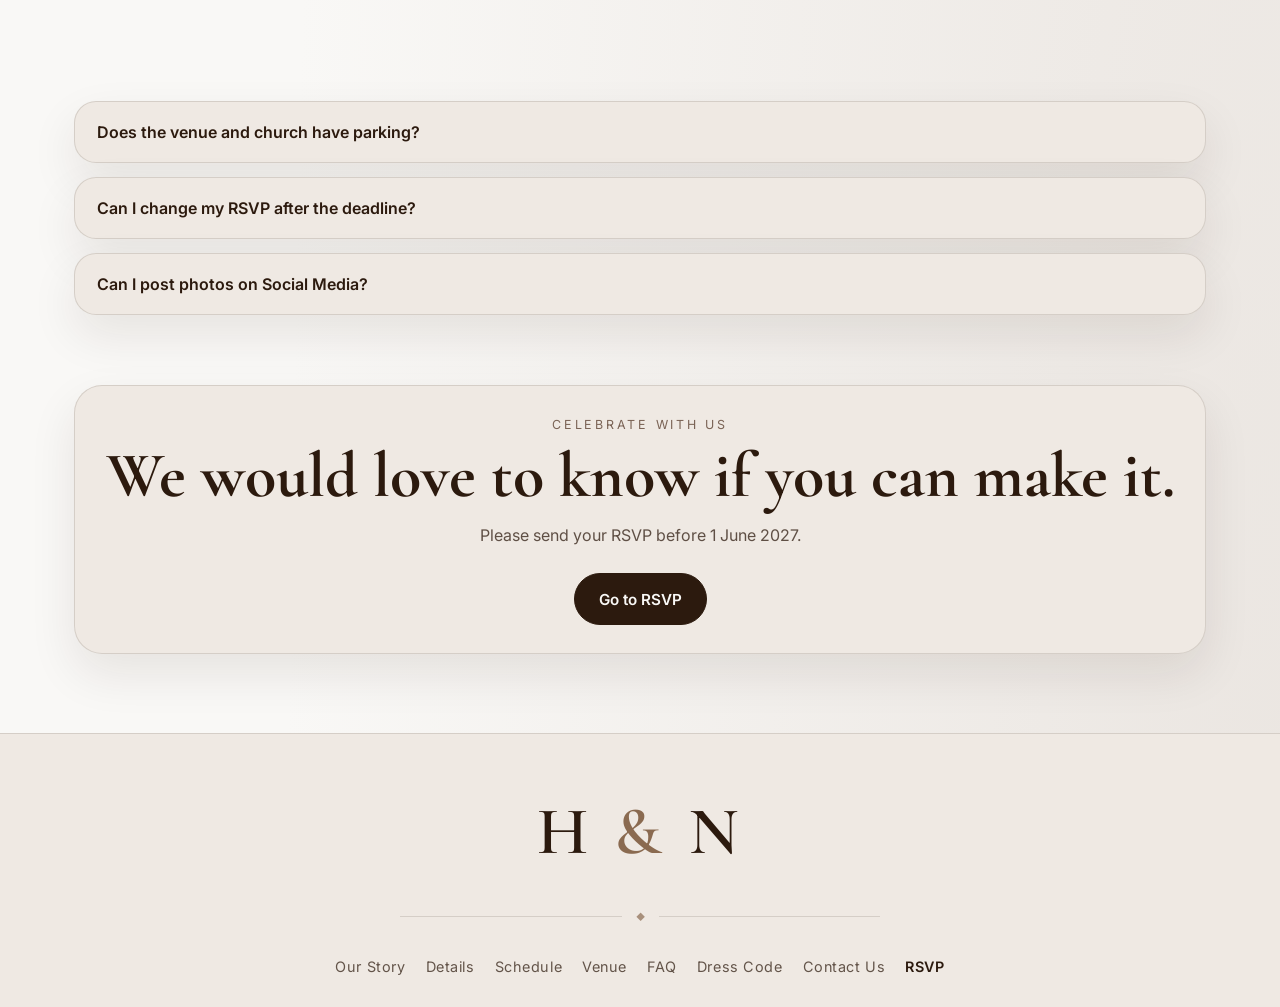
==== commit 331916c1: "Skipped landing intro when opening index via section link" ====
--- a/index.html
+++ b/index.html
@@ -14,6 +14,11 @@
     <link rel="preconnect" href="https://fonts.gstatic.com" crossorigin>
     <link href="https://fonts.googleapis.com/css2?family=Cormorant+Garamond:wght@400;500;600;700&family=Inter:wght@400;500;600;700&display=swap" rel="stylesheet">
     <link rel="stylesheet" href="assets/css/style.css">
+
+    <script>
+        if (location.hash.length > 1) document.documentElement.classList.add('skip-landing');
+    </script>
+
 </head>
 <body>
 
@@ -52,7 +57,7 @@
             <a href="#venue">Venue</a>
             <a href="#faq">FAQ</a>
             <a href="contactus.html" >Contact Us</a>
-            <a class="nav-cta" href="rsvp.html">RSVP</a>
+            <a class="nav-cta" href="rsvp-form.html">RSVP</a>
         </nav>
     </header>
 
@@ -66,7 +71,7 @@
                 </p>
 
                 <div class="hero-actions">
-                    <a class="button primary" href="rsvp.html">Confirm Attendance</a>
+                    <a class="button primary" href="rsvp-form.html">Confirm Attendance</a>
                     <a class="button secondary" href="#details">View Details</a>
                 </div>
 
@@ -411,7 +416,7 @@
             <p class="eyebrow">Celebrate with us</p>
             <h2 id="cta-heading">We would love to know if you can make it.</h2>
             <p>Please send your RSVP before 1 June 2027.</p>
-            <a class="button primary" href="rsvp.html">Go to RSVP</a>
+            <a class="button primary" href="rsvp-form.html">Go to RSVP</a>
         </section>
     </main>
 
@@ -436,7 +441,7 @@
                 <a href="#faq">FAQ</a>
                 <a href="dresscode.html">Dress Code</a>
                 <a href="contactus.html" >Contact Us</a>
-                <a href="rsvp.html" class="footer-rsvp-link">RSVP</a>
+                <a href="rsvp-form.html" class="footer-rsvp-link">RSVP</a>
 
 
             </nav>
--- a/assets/css/style.css
+++ b/assets/css/style.css
@@ -1824,4 +1824,158 @@
 
 @media (prefers-reduced-motion: reduce) {
   .cursor-heart { display: none; }
+}
+
+/* ============================================================
+   RSVP GATEWAY PAGE
+   this is the page people land on first when they scan the QR code
+   or type in /rsvp directly. all it does is give them two choices:
+   look around the site, or jump straight to the actual RSVP form.
+   it reuses .eyebrow, h1, .hero-actions and .button/.primary/.secondary
+   from earlier in this file, so this section is really just the
+   scattered-photo layout around them.
+   ============================================================ */
+
+.gateway-body {
+  min-height: 100vh;
+  display: grid;
+  align-items: center;
+  background: var(--bg);
+  overflow-x: hidden;
+}
+
+.gateway-stage {
+  position: relative;
+  width: 100%;
+  max-width: 1400px;
+  margin: 0 auto;
+  padding: 60px 24px;
+  min-height: 100vh;
+  display: grid;
+  align-items: center;
+}
+
+/* the little polaroid-style photo frames scattered around the edges */
+.gateway-photo {
+  position: absolute;
+  background: #fff;
+  padding: 8px 8px 20px;
+  border-radius: 10px;
+  box-shadow: var(--shadow);
+  border: 1px solid var(--line);
+}
+
+.gateway-photo img {
+  display: block;
+  width: 100%;
+  height: 100%;
+  object-fit: cover;
+  border-radius: 4px;
+}
+
+/* desktop scatter positions, roughly framing the edges and leaving
+   the middle clear for the text and buttons. percentages so it holds
+   together reasonably as the window is resized */
+.g1 { top: 4%;    left: 4%;   width: 15%; aspect-ratio: 4/5; transform: rotate(-7deg); }
+.g2 { top: 1%;    left: 41%;  width: 10%; aspect-ratio: 4/5; transform: rotate(3deg); }
+.g3 { bottom: 5%; left: 7%;   width: 15%; aspect-ratio: 5/4; transform: rotate(5deg); }
+.g4 { top: 6%;    right: 5%;  width: 13%; aspect-ratio: 4/5; transform: rotate(6deg); }
+.g5 { bottom: 6%; right: 6%;  width: 14%; aspect-ratio: 4/5; transform: rotate(-8deg); }
+.g7 { bottom: 4%; left: 42%;  width: 10%; aspect-ratio: 4/5; transform: rotate(-4deg); }
+
+.gateway-content {
+  position: relative;
+  z-index: 2;
+  display: flex;
+  flex-direction: column;
+  align-items: center;
+  text-align: center;
+  padding: 0 12%;
+}
+
+.gateway-content h1 {
+  max-width: none;
+  font-size: clamp(2.8rem, 6.5vw, 5.2rem);
+}
+
+.gateway-content h1 .amp {
+  color: var(--accent-deep);
+  font-style: italic;
+}
+
+.gateway-subtext {
+  margin: 20px 0 8px;
+  max-width: 42ch;
+}
+
+.gateway-actions { margin-top: 26px; }
+
+/* tablets: fewer photos and a bit bigger so they still read clearly */
+@media (max-width: 980px) {
+  .gateway-stage { padding: 40px 20px; }
+  .gateway-photo { width: 20%; }
+}
+
+/* phones: pull the six photos in tight to the very top and bottom
+   edges (three-ish per side) so the text and buttons stay front and
+   center and nothing sits under a thumb */
+@media (max-width: 640px) {
+  .gateway-photo { width: 25% !important; padding: 5px 5px 14px; }
+  .g1 { top: 3%;    left: 4%;  transform: rotate(-8deg); }
+  .g2 { top: 1.5%;  left: 50%; transform: translateX(-50%) rotate(2deg); }
+  .g4 { top: 3%;    right: 4%; transform: rotate(7deg); }
+  .g3 { bottom: 3%; left: 4%;  transform: rotate(6deg); }
+  .g7 { bottom: 1.5%; left: 50%; right: auto; transform: translateX(-50%) rotate(-4deg); }
+  .g5 { bottom: 3%; right: 4%; transform: rotate(-6deg); }
+  .gateway-content { padding: 0 8%; }
+  .gateway-content h1 { font-size: 2.5rem; }
+  .gateway-subtext { font-size: 0.92rem; }
+}
+
+
+/* ============================================================
+   RSVP FORM SUBMISSION STATUS
+   the little status line above the submit button (for errors),
+   and the thank-you message that swaps in for the form once
+   Formspree confirms the submission went through
+   ============================================================ */
+
+.form-status {
+  min-height: 1.3em;
+  font-size: 0.9rem;
+  color: var(--success);
+  margin: -6px 0 0;
+}
+
+.form-status:empty { margin: 0; }
+
+.form-status.is-error {
+  color: #8a2f22;
+}
+
+/* the [hidden] attribute would normally do this on its own, but
+   .rsvp-form already sets display:grid, and an author style always
+   wins over the browser's built-in [hidden] rule, so it has to be
+   spelled out here */
+.rsvp-form[hidden] {
+  display: none;
+}
+
+.rsvp-success {
+  text-align: center;
+}
+
+.rsvp-success h2 {
+  margin: 4px 0 12px;
+}
+
+.rsvp-success p:last-child {
+  max-width: 46ch;
+  margin: 0 auto;
+}
+
+/* arriving from another page via a section link: no intro photo */
+.skip-landing #landingScreen,
+.skip-landing #scrollHint {
+  display: none !important;
 }
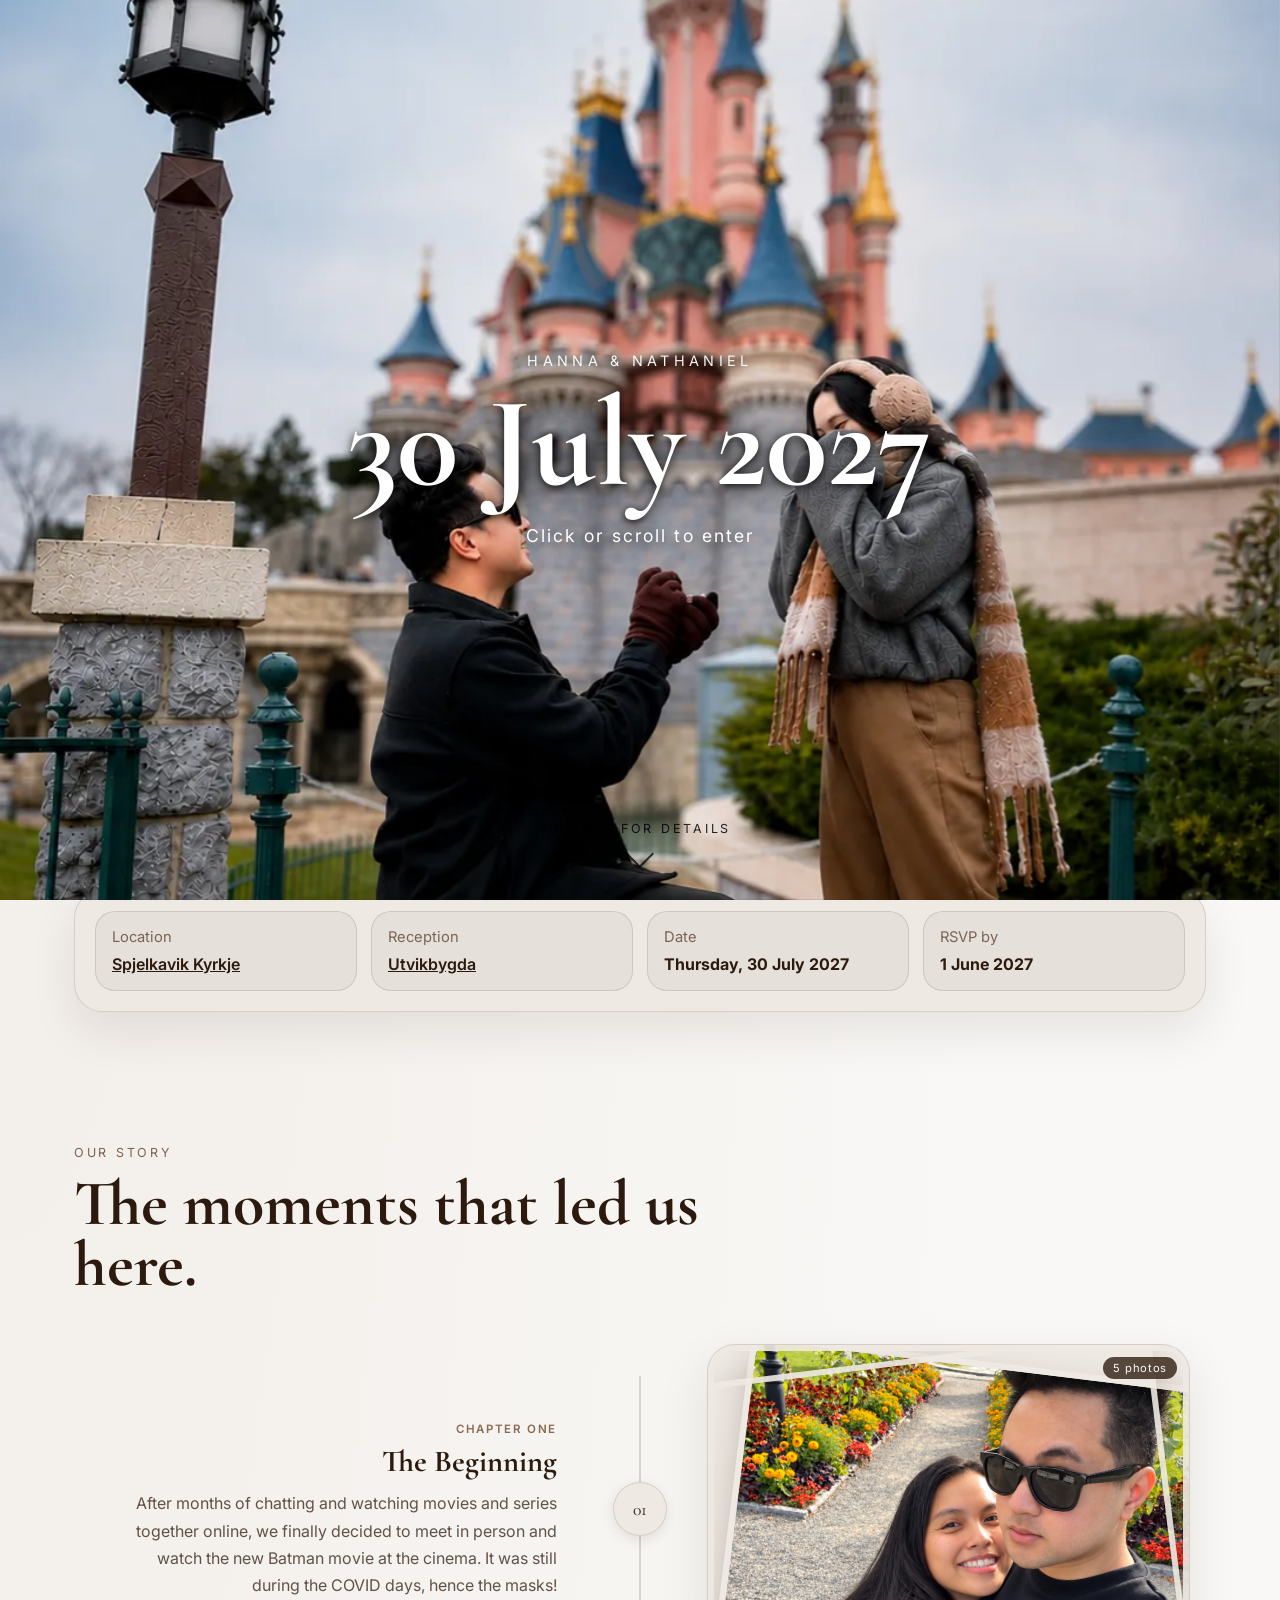
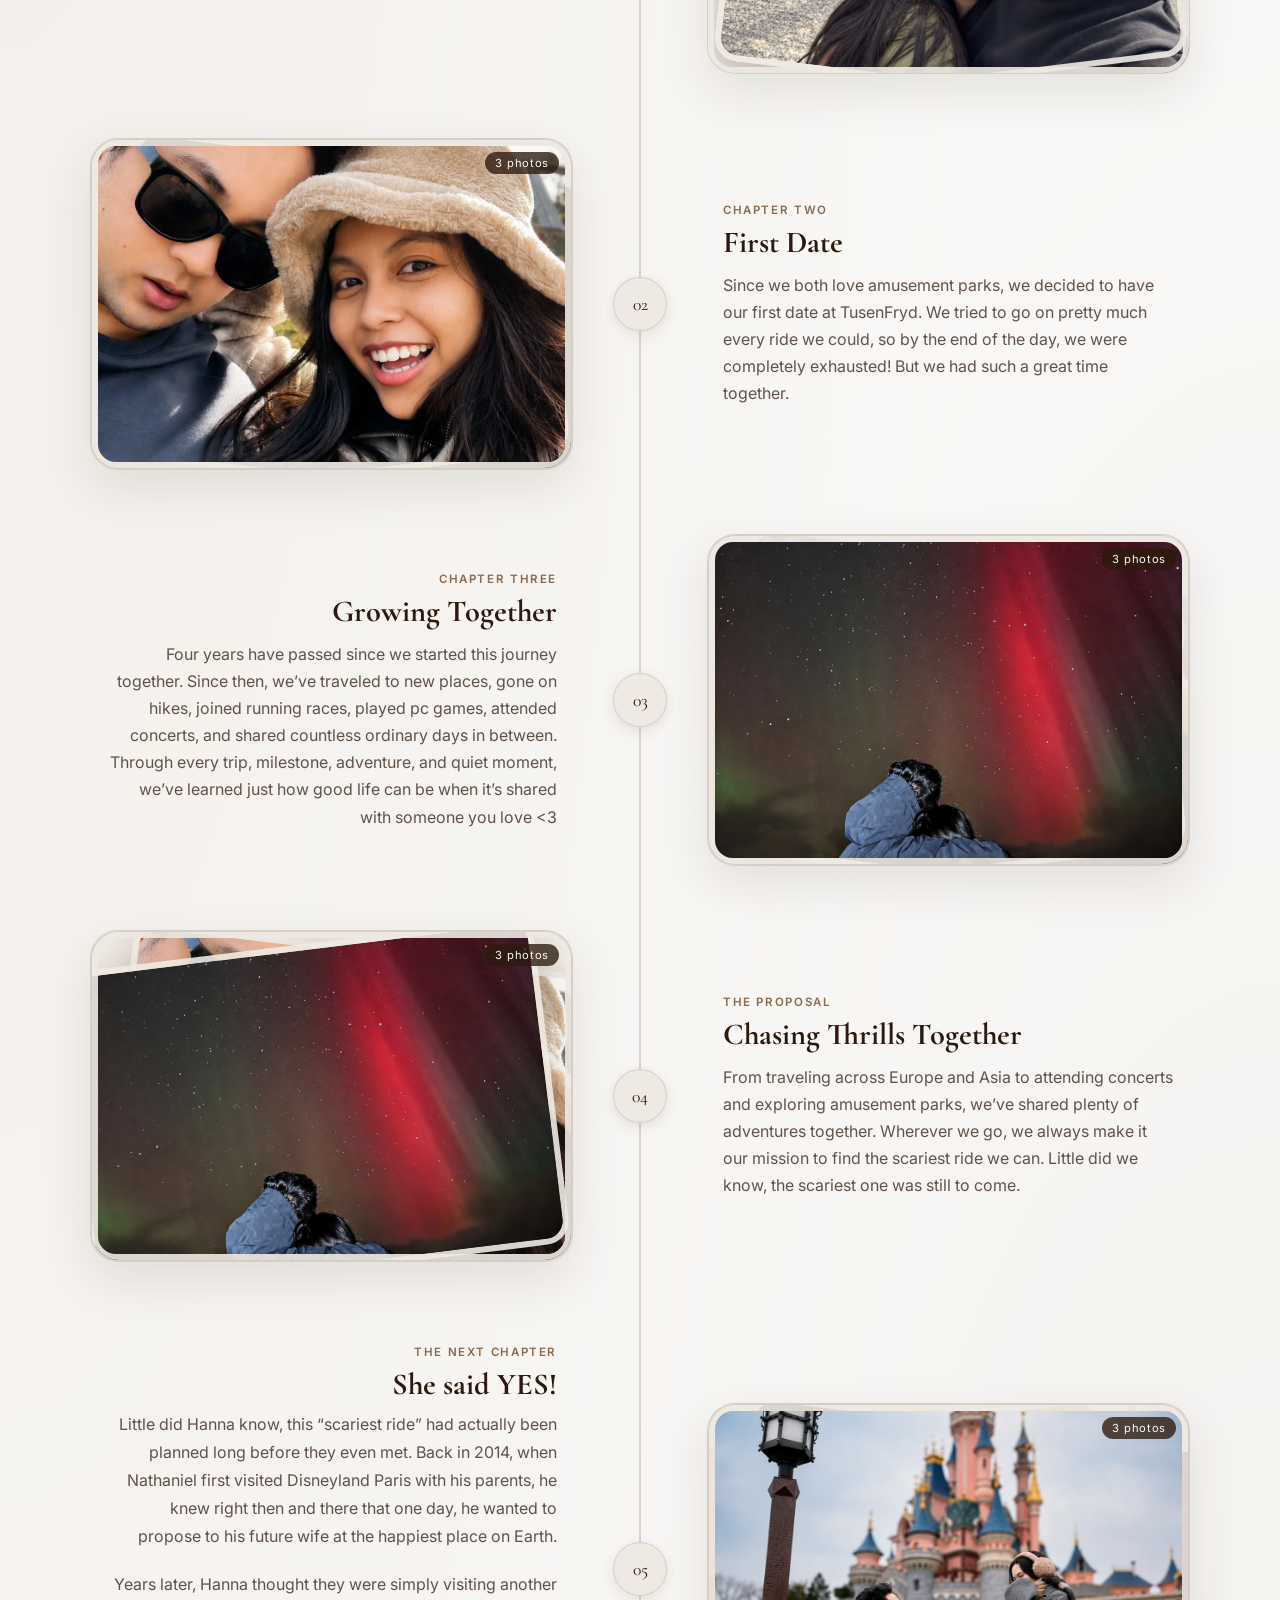
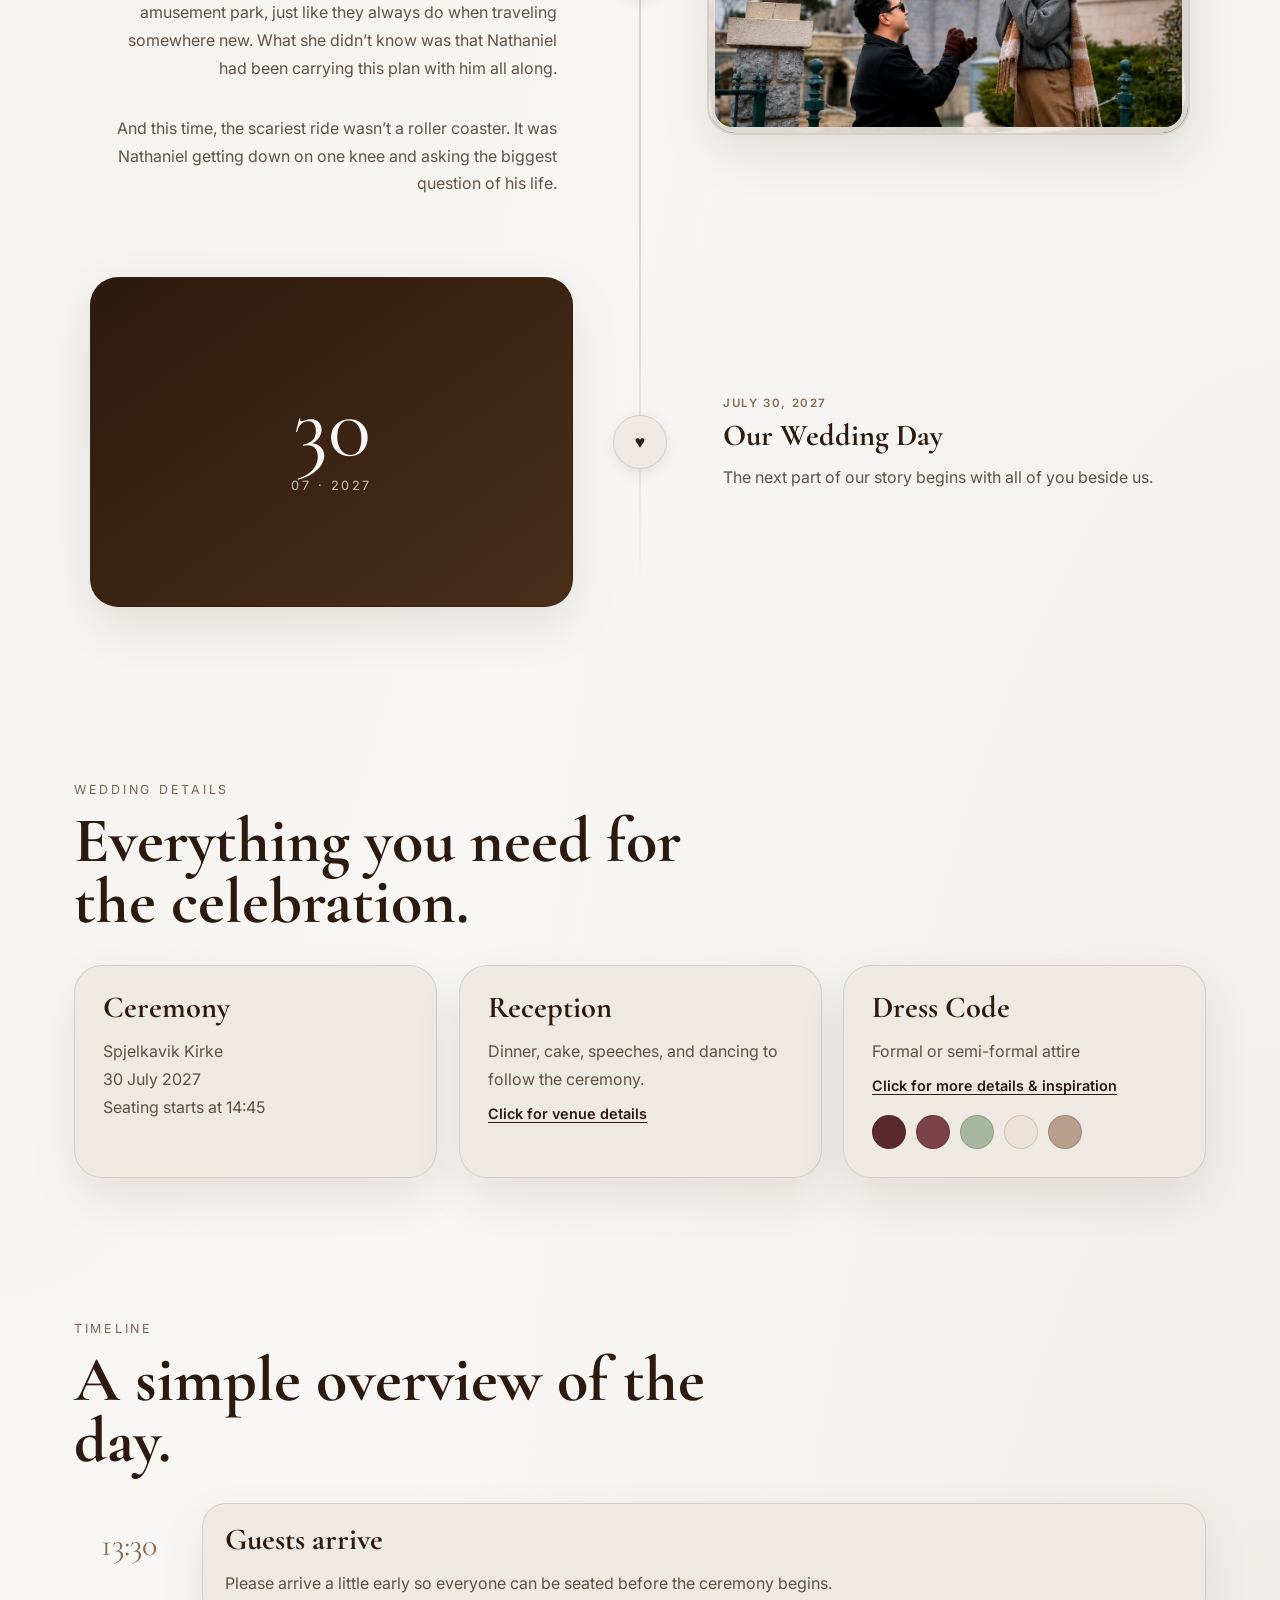
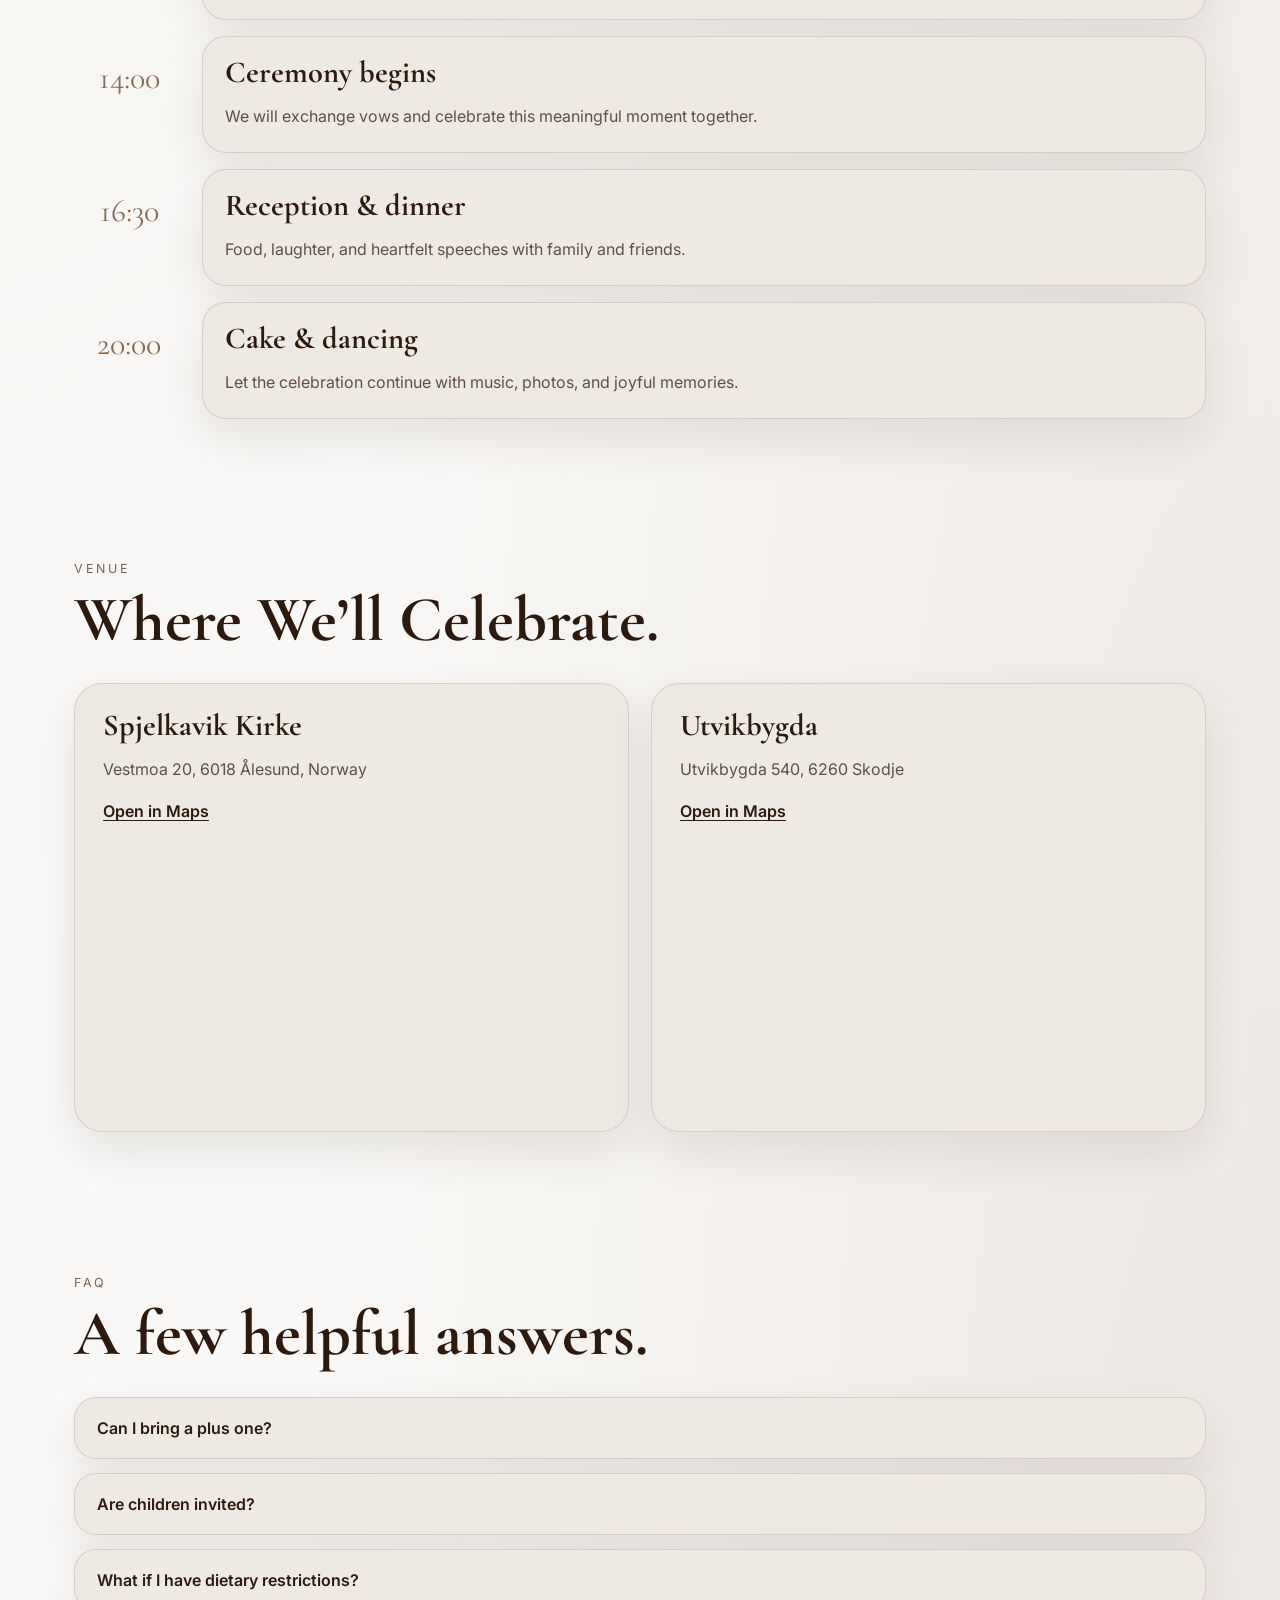
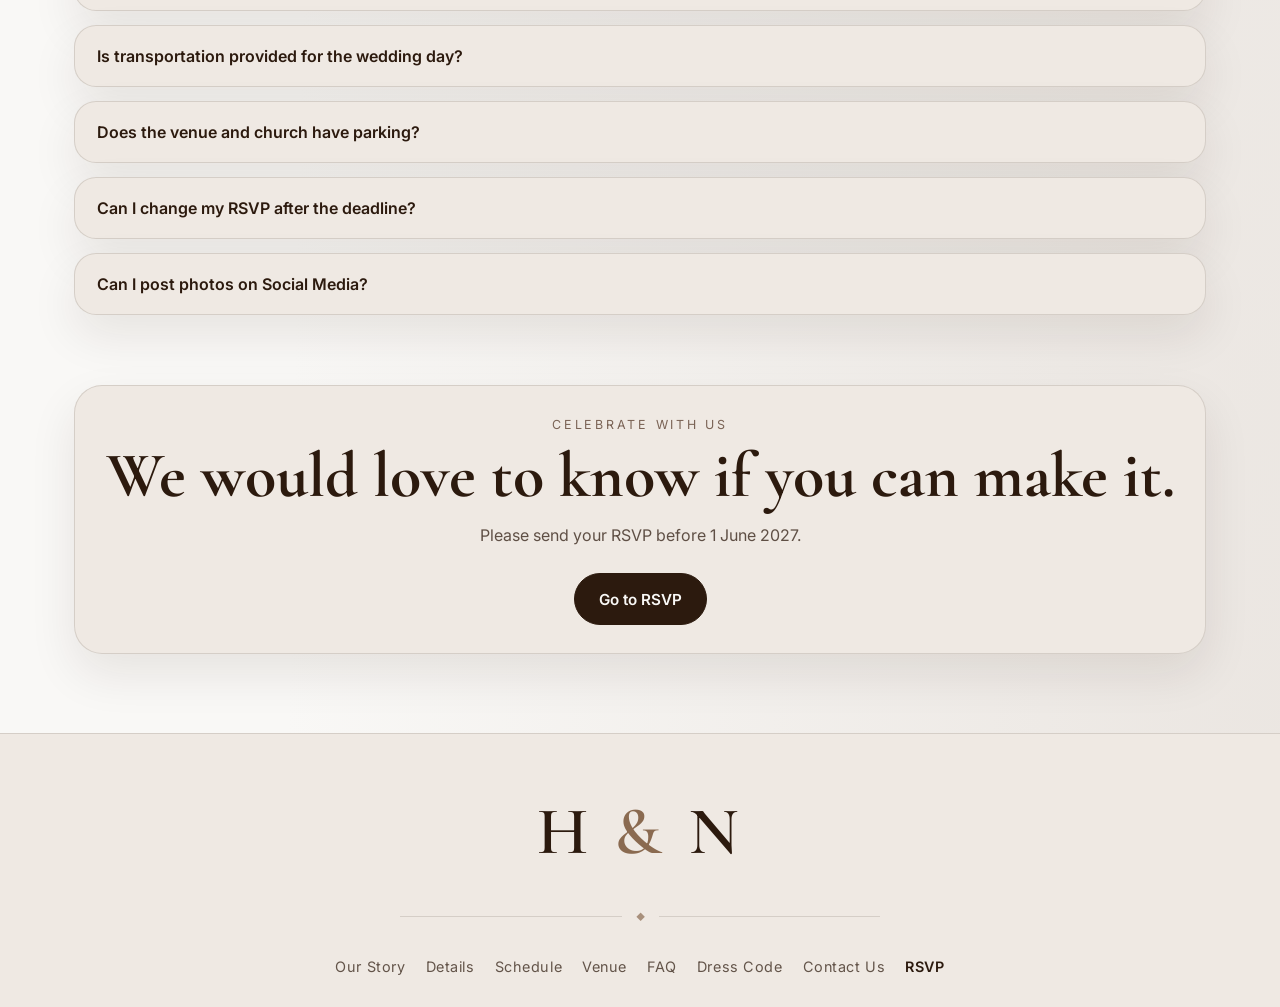
==== commit 04e6c30a: "Modified Index" ====
--- a/index.html
+++ b/index.html
@@ -146,11 +146,15 @@
 
                     <div class="story-photo actual-photo photo-stack">
                         <img src="assets/images/FirstPicture.webp" width="640" height="853" loading="lazy" decoding="async" class="zoomable stack-photo" data-gallery="story1" alt="Our First picture">
+                        <img src="assets/images/Beginning1.webp" width="640" height="853" loading="lazy" decoding="async" class="zoomable stack-photo" data-gallery="story1" alt="Our First picture">
+                        <img src="assets/images/Beginning2.webp" width="640" height="853" loading="lazy" decoding="async" class="zoomable stack-photo" data-gallery="story1" alt="Our First picture">
+                        <img src="assets/images/Beginning3.webp" width="640" height="853" loading="lazy" decoding="async" class="zoomable stack-photo" data-gallery="story1" alt="Our First picture">
+                        <img src="assets/images/Beginning4.webp" width="640" height="853" loading="lazy" decoding="async" class="zoomable stack-photo" data-gallery="story1" alt="Our First picture">
                         <img src="assets/images/engagement-hero.webp" width="640" height="853" loading="lazy" decoding="async" class="zoomable stack-photo" data-gallery="story1" alt="Our First picture, another moment" aria-hidden="true">
                         <img src="assets/images/FirstDate.webp" width="640" height="853" loading="lazy" decoding="async" class="zoomable stack-photo" data-gallery="story1" alt="Our First picture, another moment" aria-hidden="true">
                         <img src="assets/images/AmusementPark.webp" width="640" height="853" loading="lazy" decoding="async" class="zoomable stack-photo" data-gallery="story1" alt="Our First picture, another moment" aria-hidden="true">
 
-                        <span class="stack-count" aria-hidden="true">4<span class="stack-count-label"> photos</span></span>
+                        <span class="stack-count" aria-hidden="true">5<span class="stack-count-label"> photos</span></span>
                     </div>
 
                 </article>
--- a/assets/css/style.css
+++ b/assets/css/style.css
@@ -1834,6 +1834,16 @@
    it reuses .eyebrow, h1, .hero-actions and .button/.primary/.secondary
    from earlier in this file, so this section is really just the
    scattered-photo layout around them.
+
+   the photo positions/sizes below are all clamp(min, preferred, max)
+   instead of plain percentages. a plain % position or width scales
+   directly with the effective viewport, so pinch-zooming or resizing
+   could shrink the gaps between photos until they overlapped. clamp()
+   keeps a fixed px floor/ceiling on every value so the gutters between
+   photos and the edges of the screen can never compress past that
+   floor — the photos stay visually "pinned" in place. text and buttons
+   are untouched here and keep using their own independent clamp()
+   font sizing, so they stay fully responsive.
    ============================================================ */
 
 .gateway-body {
@@ -1841,7 +1851,7 @@
   display: grid;
   align-items: center;
   background: var(--bg);
-  overflow-x: hidden;
+  overflow-x: auto;
 }
 
 .gateway-stage {
@@ -1873,15 +1883,34 @@
   border-radius: 4px;
 }
 
-/* desktop scatter positions, roughly framing the edges and leaving
-   the middle clear for the text and buttons. percentages so it holds
-   together reasonably as the window is resized */
-.g1 { top: 4%;    left: 4%;   width: 15%; aspect-ratio: 4/5; transform: rotate(-7deg); }
-.g2 { top: 1%;    left: 41%;  width: 10%; aspect-ratio: 4/5; transform: rotate(3deg); }
-.g3 { bottom: 5%; left: 7%;   width: 15%; aspect-ratio: 5/4; transform: rotate(5deg); }
-.g4 { top: 6%;    right: 5%;  width: 13%; aspect-ratio: 4/5; transform: rotate(6deg); }
-.g5 { bottom: 6%; right: 6%;  width: 14%; aspect-ratio: 4/5; transform: rotate(-8deg); }
-.g7 { bottom: 4%; left: 42%;  width: 10%; aspect-ratio: 4/5; transform: rotate(-4deg); }
+/* DESKTOP (mouse) LAYOUT: a fixed-size 1100 x 760 "artboard" that is
+   always centered in the page. every photo is placed in plain px
+   measured from the artboard's top-left corner (--ax / --ay), and
+   nothing here depends on the window size or on % or vw. so when you
+   zoom in or out, or resize the window, the photos keep the exact same
+   spots relative to each other and can never crash into one another.
+   if the window gets smaller than the artboard the page just scrolls,
+   like a poster. only the text and buttons use fluid sizing. */
+.gateway-stage {
+  --ax: calc(50% - 550px);
+  --ay: calc(50% - 380px);
+  min-width: 1100px;
+  min-height: max(100vh, 760px);
+}
+
+.gateway-photo { aspect-ratio: 4/5; }
+
+.g1 { left: calc(var(--ax) + 30px);  top: calc(var(--ay) + 30px);  width: 170px; transform: rotate(-7deg); }
+.g2 { left: calc(var(--ax) + 490px); top: calc(var(--ay) + 14px);  width: 120px; transform: rotate(3deg); }
+.g3 { left: calc(var(--ax) + 60px);  top: calc(var(--ay) + 520px); width: 190px; aspect-ratio: 5/4; transform: rotate(5deg); }
+.g4 { left: calc(var(--ax) + 880px); top: calc(var(--ay) + 40px);  width: 160px; transform: rotate(6deg); }
+.g5 { left: calc(var(--ax) + 860px); top: calc(var(--ay) + 510px); width: 170px; transform: rotate(-8deg); }
+.g7 { left: calc(var(--ax) + 490px); top: calc(var(--ay) + 600px); width: 120px; transform: rotate(-4deg); }
+
+/* the two extra photos, reusing existing images, mid-height on the
+   left and right edges */
+.g6 { left: calc(var(--ax) + 18px);  top: calc(var(--ay) + 300px); width: 130px; transform: rotate(-5deg); }
+.g8 { left: calc(var(--ax) + 952px); top: calc(var(--ay) + 290px); width: 130px; transform: rotate(5deg); }
 
 .gateway-content {
   position: relative;
@@ -1910,23 +1939,33 @@
 
 .gateway-actions { margin-top: 26px; }
 
-/* tablets: fewer photos and a bit bigger so they still read clearly */
-@media (max-width: 980px) {
-  .gateway-stage { padding: 40px 20px; }
-  .gateway-photo { width: 20%; }
-}
-
-/* phones: pull the six photos in tight to the very top and bottom
-   edges (three-ish per side) so the text and buttons stay front and
-   center and nothing sits under a thumb */
-@media (max-width: 640px) {
-  .gateway-photo { width: 25% !important; padding: 5px 5px 14px; }
-  .g1 { top: 3%;    left: 4%;  transform: rotate(-8deg); }
-  .g2 { top: 1.5%;  left: 50%; transform: translateX(-50%) rotate(2deg); }
-  .g4 { top: 3%;    right: 4%; transform: rotate(7deg); }
-  .g3 { bottom: 3%; left: 4%;  transform: rotate(6deg); }
-  .g7 { bottom: 1.5%; left: 50%; right: auto; transform: translateX(-50%) rotate(-4deg); }
-  .g5 { bottom: 3%; right: 4%; transform: rotate(-6deg); }
+/* the site-wide small-screen rules stretch buttons full width and stack
+   them. on desktop that would also trigger just from zooming in, so
+   keep the two buttons side by side at their normal size here. phones
+   get the stacked full-width version back in the touch block below */
+.gateway-actions { width: auto; justify-content: center; }
+.gateway-actions .button { width: auto; flex: 0 0 auto; }
+
+/* PHONES / TOUCH SCREENS ONLY. this is picked by what the device is
+   (touch, no hover), not by window width, so zooming a desktop browser
+   can never flip it into this layout and rearrange the photos. a phone
+   pinch-zoom doesn't change the layout at all, so it already stays put.
+   the photos hug the top and bottom edges so the text and buttons stay
+   front and center and nothing sits under a thumb. g6/g8 are hidden
+   here since there isn't room for them without crowding the text. */
+@media (hover: none) and (pointer: coarse) {
+  .gateway-body { overflow-x: hidden; }
+  .gateway-stage { min-width: 0; min-height: 100vh; padding: 150px 20px; }
+  .gateway-actions { width: 100%; }
+  .gateway-actions .button { width: 100%; flex: 1 1 100%; }
+  .gateway-photo { width: clamp(72px, 25vw, 110px); padding: 5px 5px 14px; }
+  .g6, .g8 { display: none; }
+  .g1 { left: clamp(10px, 4%, 24px);  top: clamp(10px, 3%, 24px);    transform: rotate(-8deg); }
+  .g2 { left: 50%;                     top: clamp(6px, 1.5%, 16px);   transform: translateX(-50%) rotate(2deg); }
+  .g4 { left: auto; right: clamp(10px, 4%, 24px); top: clamp(10px, 3%, 24px); transform: rotate(7deg); }
+  .g3 { left: clamp(10px, 4%, 24px);  top: auto; bottom: clamp(10px, 3%, 24px); aspect-ratio: 4/5; transform: rotate(6deg); }
+  .g7 { left: 50%;                     top: auto; bottom: clamp(6px, 1.5%, 16px); transform: translateX(-50%) rotate(-4deg); }
+  .g5 { left: auto; right: clamp(10px, 4%, 24px); top: auto; bottom: clamp(10px, 3%, 24px); transform: rotate(-6deg); }
   .gateway-content { padding: 0 8%; }
   .gateway-content h1 { font-size: 2.5rem; }
   .gateway-subtext { font-size: 0.92rem; }
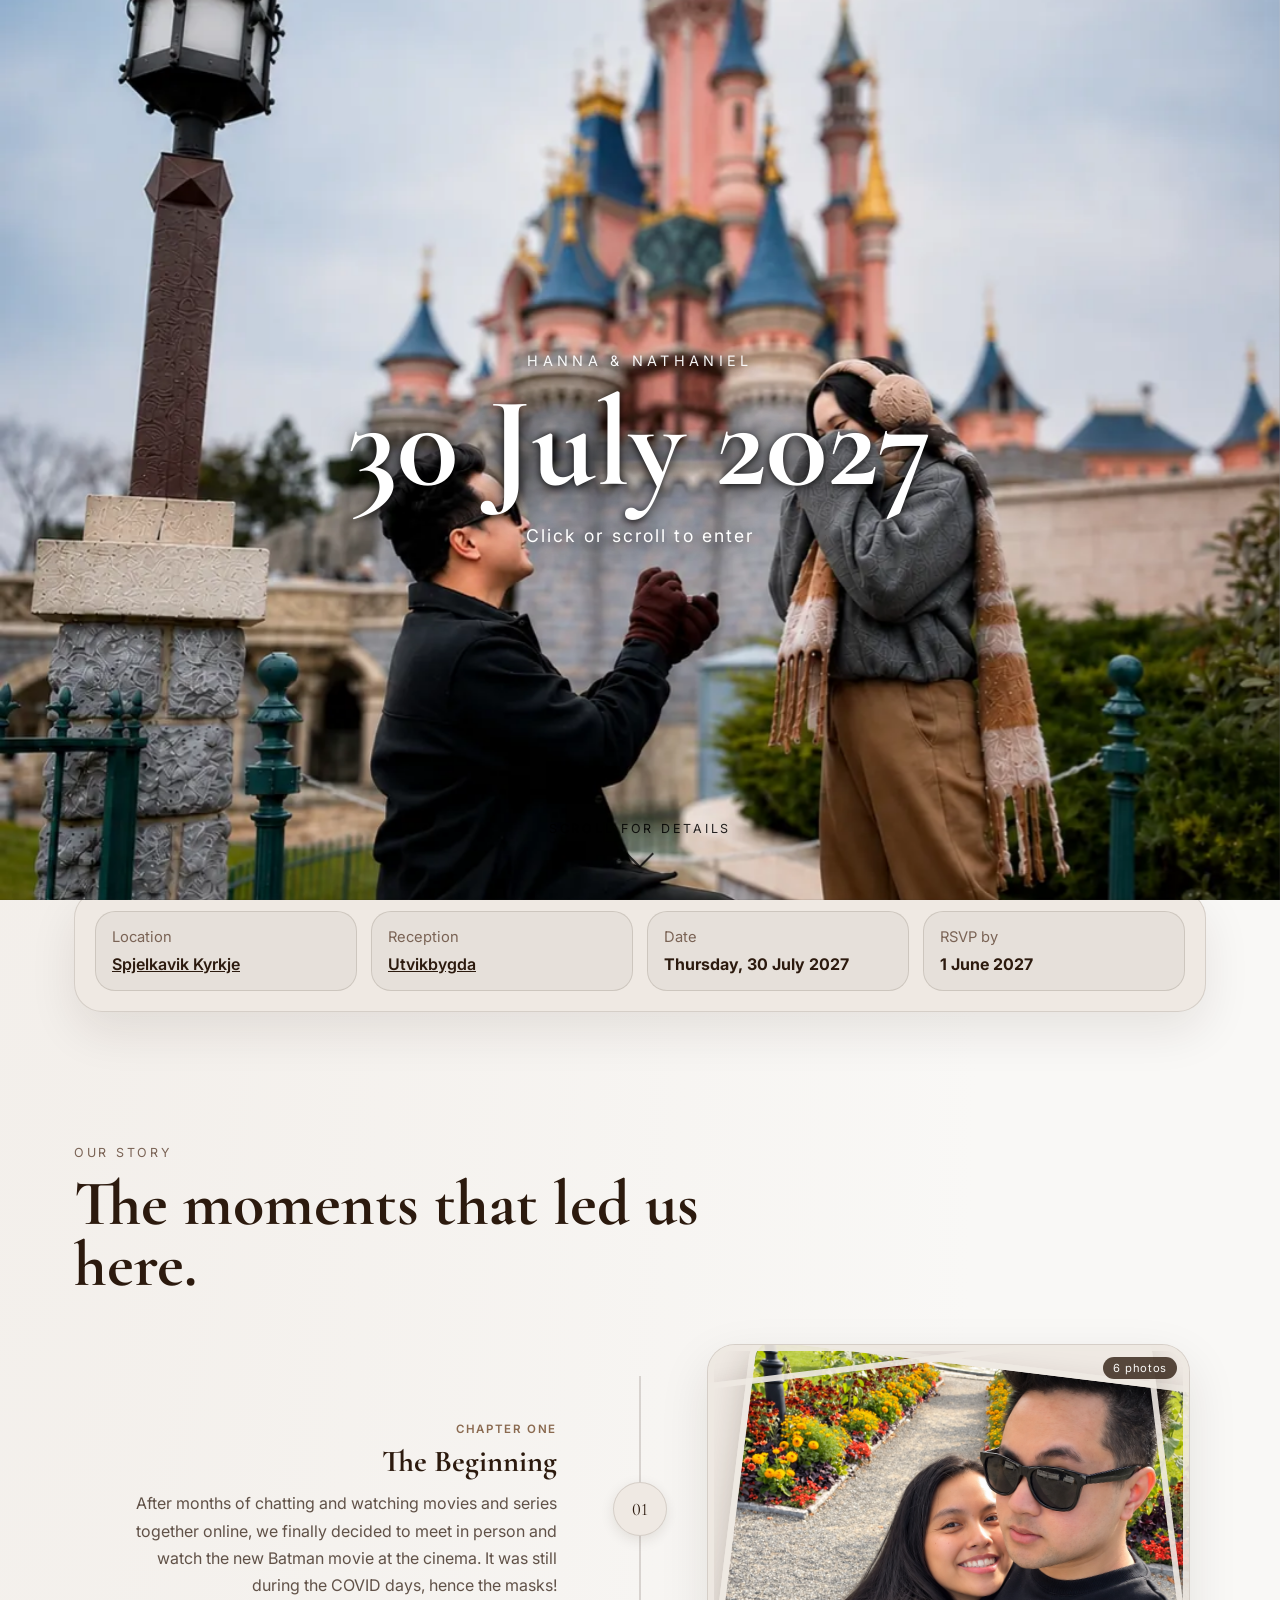
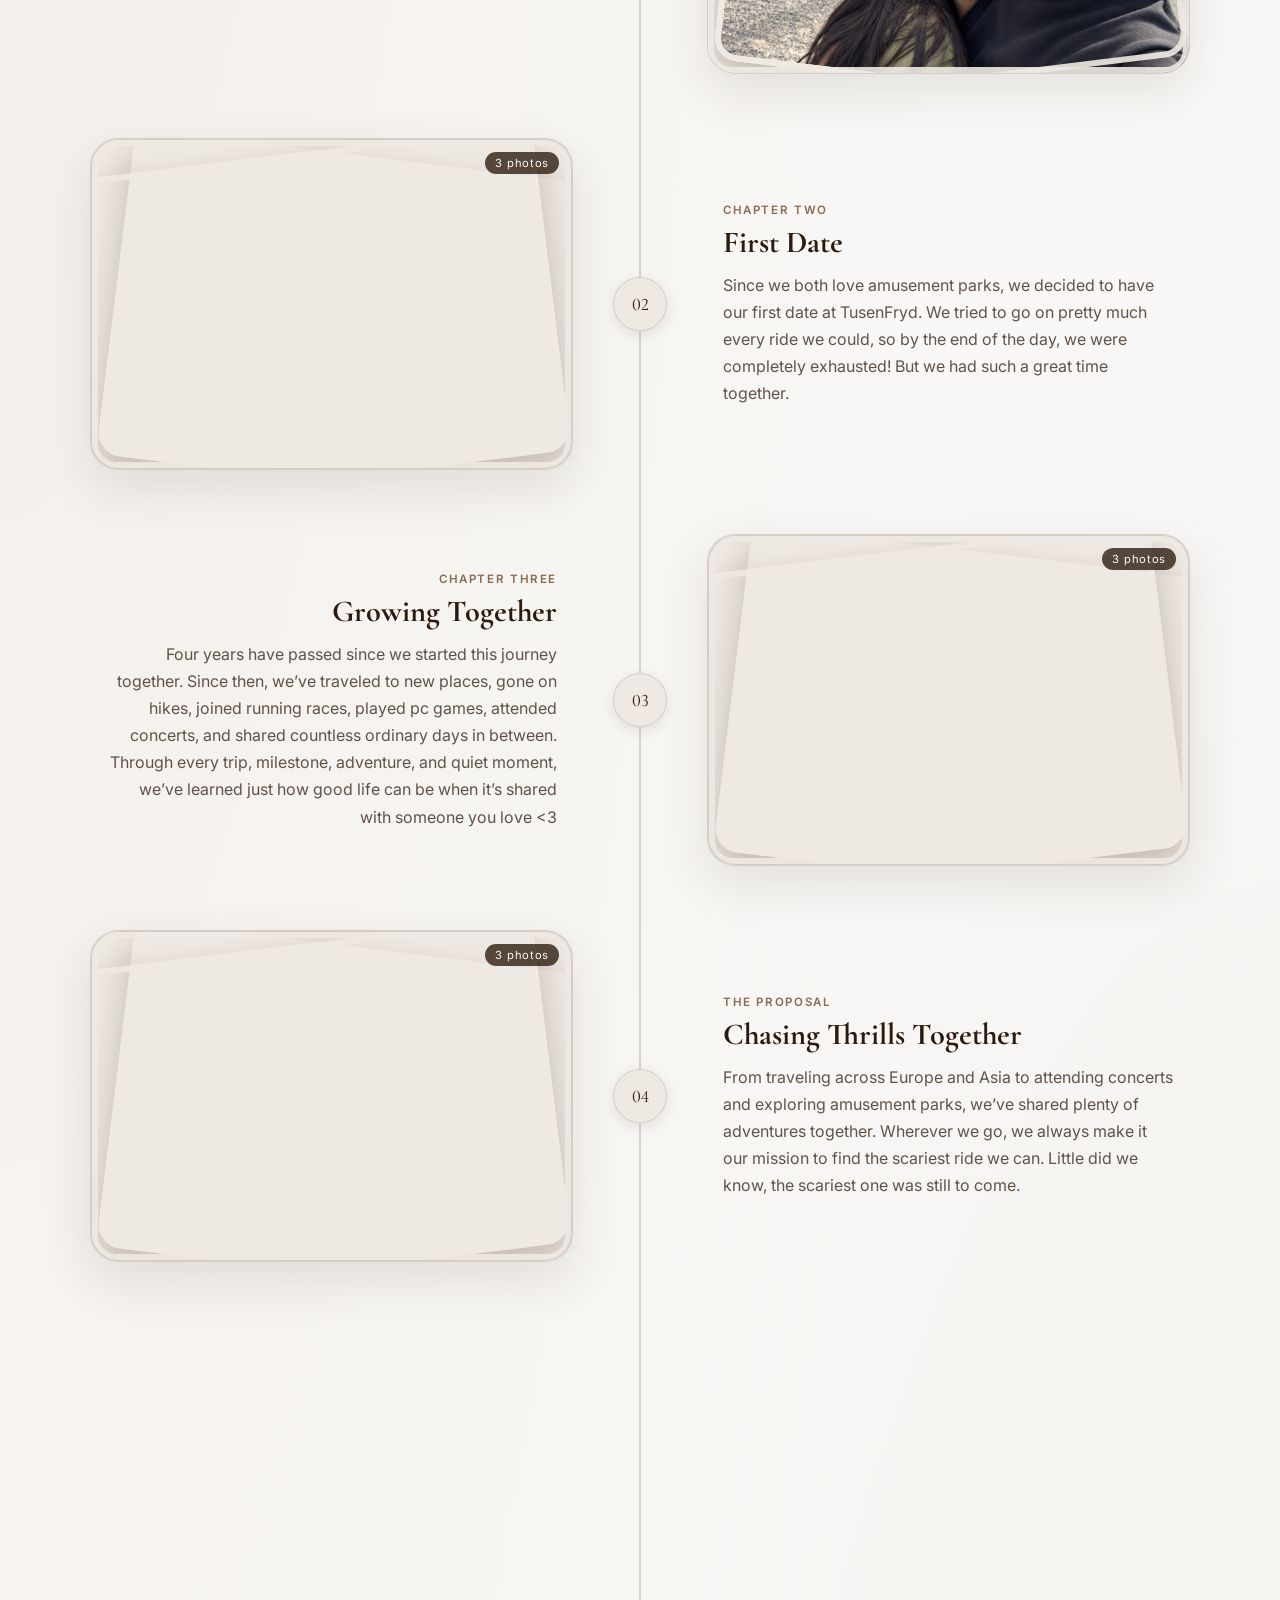
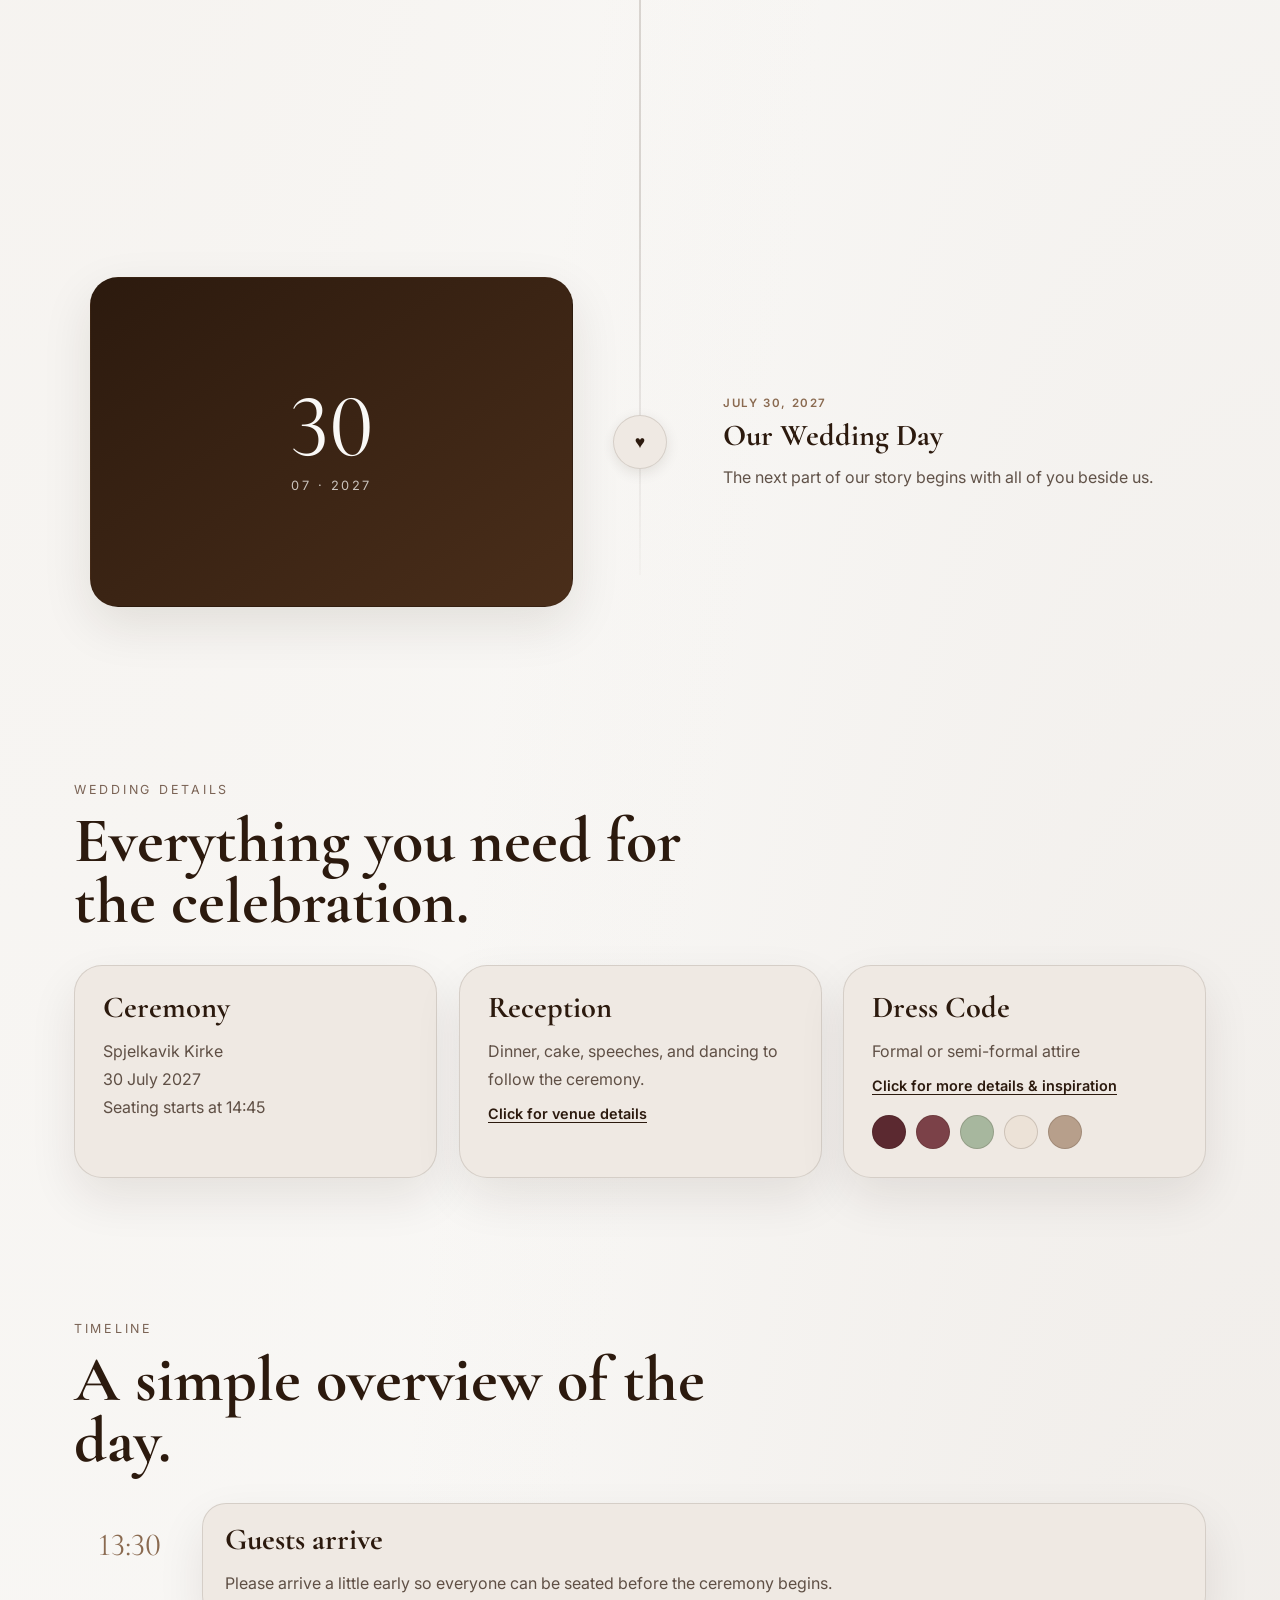
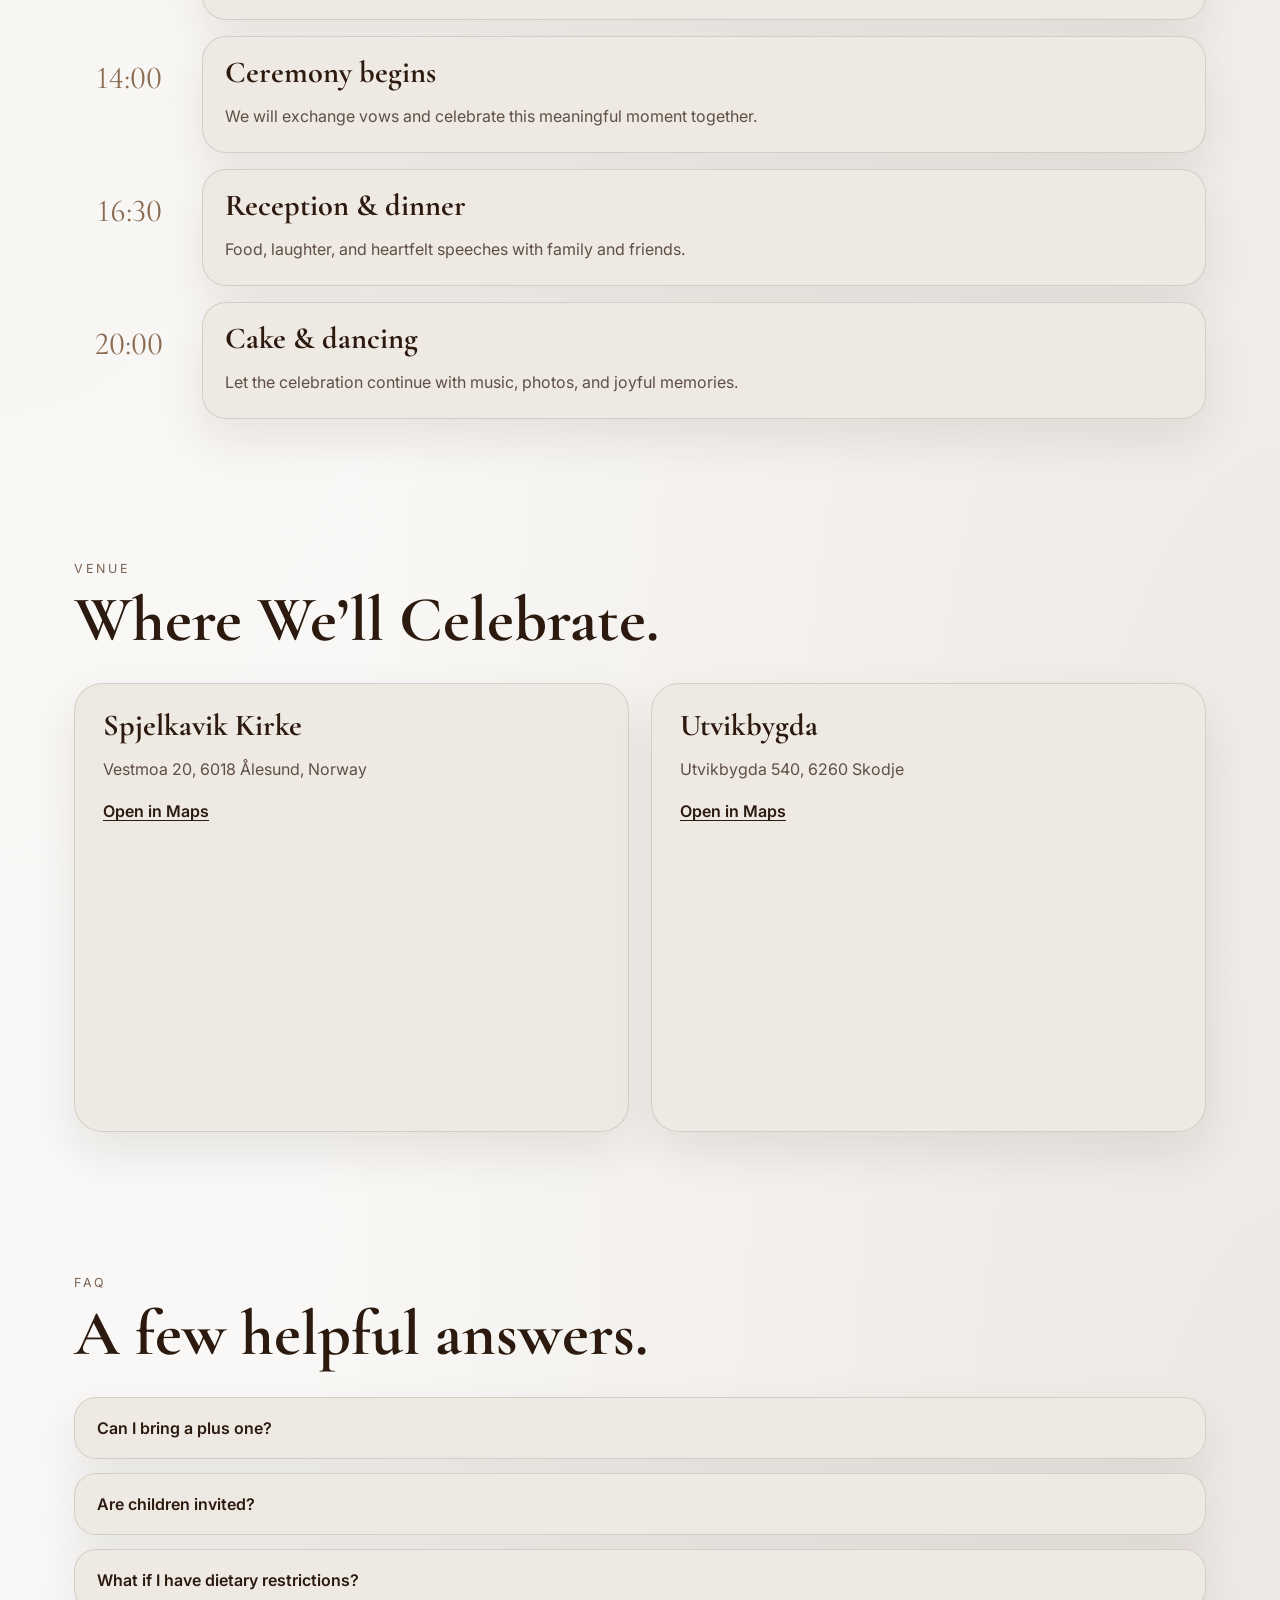
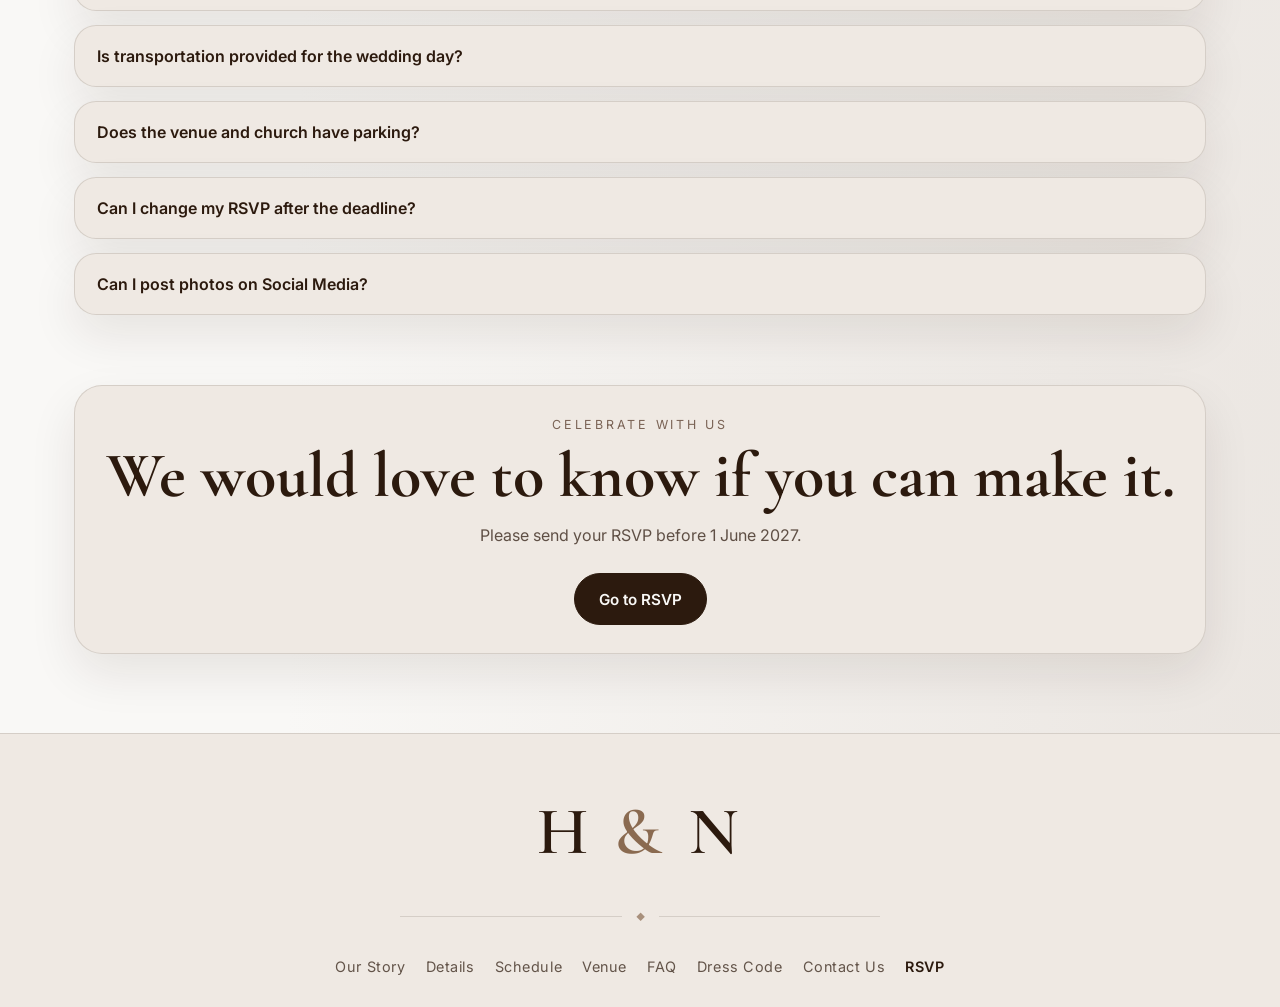
==== commit 4c82c7fe: "Added Last Photo Beginning" ====
--- a/index.html
+++ b/index.html
@@ -150,11 +150,12 @@
                         <img src="assets/images/Beginning2.webp" width="640" height="853" loading="lazy" decoding="async" class="zoomable stack-photo" data-gallery="story1" alt="Our First picture">
                         <img src="assets/images/Beginning3.webp" width="640" height="853" loading="lazy" decoding="async" class="zoomable stack-photo" data-gallery="story1" alt="Our First picture">
                         <img src="assets/images/Beginning4.webp" width="640" height="853" loading="lazy" decoding="async" class="zoomable stack-photo" data-gallery="story1" alt="Our First picture">
+                        <img src="assets/images/Beginning5.webp" width="640" height="853" loading="lazy" decoding="async" class="zoomable stack-photo" data-gallery="story1" alt="Our First picture">
                         <img src="assets/images/engagement-hero.webp" width="640" height="853" loading="lazy" decoding="async" class="zoomable stack-photo" data-gallery="story1" alt="Our First picture, another moment" aria-hidden="true">
                         <img src="assets/images/FirstDate.webp" width="640" height="853" loading="lazy" decoding="async" class="zoomable stack-photo" data-gallery="story1" alt="Our First picture, another moment" aria-hidden="true">
                         <img src="assets/images/AmusementPark.webp" width="640" height="853" loading="lazy" decoding="async" class="zoomable stack-photo" data-gallery="story1" alt="Our First picture, another moment" aria-hidden="true">
 
-                        <span class="stack-count" aria-hidden="true">5<span class="stack-count-label"> photos</span></span>
+                        <span class="stack-count" aria-hidden="true">6<span class="stack-count-label"> photos</span></span>
                     </div>
 
                 </article>
--- a/assets/css/style.css
+++ b/assets/css/style.css
@@ -308,6 +308,15 @@
 
 .countdown small { color: var(--muted); font-size: 0.78rem; }
 
+
+.countdown span,
+.time,
+.wedding-date-card span,
+.story-marker,
+.footer-date {
+  font-variant-numeric: lining-nums;
+}
+
 /* the big photo area on the home page */
 .hero-visual {
   position: relative;
@@ -1883,34 +1892,41 @@
   border-radius: 4px;
 }
 
-/* DESKTOP (mouse) LAYOUT: a fixed-size 1100 x 760 "artboard" that is
-   always centered in the page. every photo is placed in plain px
-   measured from the artboard's top-left corner (--ax / --ay), and
-   nothing here depends on the window size or on % or vw. so when you
-   zoom in or out, or resize the window, the photos keep the exact same
-   spots relative to each other and can never crash into one another.
-   if the window gets smaller than the artboard the page just scrolls,
-   like a poster. only the text and buttons use fluid sizing. */
+/* DESKTOP (mouse) LAYOUT: a fixed-size "artboard" that is always
+   centered in the page. every photo is placed in plain px measured
+   from the artboard's top-left corner (--ax / --ay), and nothing here
+   depends on the window size or on % or vw. so when you zoom in or
+   out, or resize the window, the photos keep the exact same spots
+   relative to each other and can never crash into one another. if the
+   window gets smaller than the artboard the page just scrolls, like a
+   poster.
+
+   >>> TO MAKE EVERYTHING BIGGER OR SMALLER ON DESKTOP, CHANGE --s <<<
+   --s is one size knob for the photos AND the text together.
+   1 = the base size, 1.25 = 25% bigger, 1.5 = 50% bigger, and so on.
+   (the artboard is 1100 x 760 at --s: 1, so at 1.4 it's 1540 x 1064.
+   on a smaller laptop screen use something like 1 to 1.15.) */
 .gateway-stage {
-  --ax: calc(50% - 550px);
-  --ay: calc(50% - 380px);
-  min-width: 1100px;
-  min-height: max(100vh, 760px);
+  --s: 1.4;
+  --ax: calc(50% - 550px * var(--s));
+  --ay: calc(50% - 380px * var(--s));
+  min-width: calc(1100px * var(--s));
+  min-height: max(100vh, calc(760px * var(--s)));
 }
 
 .gateway-photo { aspect-ratio: 4/5; }
 
-.g1 { left: calc(var(--ax) + 30px);  top: calc(var(--ay) + 30px);  width: 170px; transform: rotate(-7deg); }
-.g2 { left: calc(var(--ax) + 490px); top: calc(var(--ay) + 14px);  width: 120px; transform: rotate(3deg); }
-.g3 { left: calc(var(--ax) + 60px);  top: calc(var(--ay) + 520px); width: 190px; aspect-ratio: 5/4; transform: rotate(5deg); }
-.g4 { left: calc(var(--ax) + 880px); top: calc(var(--ay) + 40px);  width: 160px; transform: rotate(6deg); }
-.g5 { left: calc(var(--ax) + 860px); top: calc(var(--ay) + 510px); width: 170px; transform: rotate(-8deg); }
-.g7 { left: calc(var(--ax) + 490px); top: calc(var(--ay) + 600px); width: 120px; transform: rotate(-4deg); }
+.g1 { left: calc(var(--ax) + 30px * var(--s));  top: calc(var(--ay) + 30px * var(--s));  width: calc(170px * var(--s)); transform: rotate(-7deg); }
+.g2 { left: calc(var(--ax) + 490px * var(--s)); top: calc(var(--ay) + 14px * var(--s));  width: calc(120px * var(--s)); transform: rotate(3deg); }
+.g3 { left: calc(var(--ax) + 60px * var(--s));  top: calc(var(--ay) + 520px * var(--s)); width: calc(190px * var(--s)); aspect-ratio: 5/4; transform: rotate(5deg); }
+.g4 { left: calc(var(--ax) + 880px * var(--s)); top: calc(var(--ay) + 40px * var(--s));  width: calc(160px * var(--s)); transform: rotate(6deg); }
+.g5 { left: calc(var(--ax) + 860px * var(--s)); top: calc(var(--ay) + 510px * var(--s)); width: calc(170px * var(--s)); transform: rotate(-8deg); }
+.g7 { left: calc(var(--ax) + 490px * var(--s)); top: calc(var(--ay) + 600px * var(--s)); width: calc(120px * var(--s)); transform: rotate(-4deg); }
 
 /* the two extra photos, reusing existing images, mid-height on the
    left and right edges */
-.g6 { left: calc(var(--ax) + 18px);  top: calc(var(--ay) + 300px); width: 130px; transform: rotate(-5deg); }
-.g8 { left: calc(var(--ax) + 952px); top: calc(var(--ay) + 290px); width: 130px; transform: rotate(5deg); }
+.g6 { left: calc(var(--ax) + 18px * var(--s));  top: calc(var(--ay) + 300px * var(--s)); width: calc(130px * var(--s)); transform: rotate(-5deg); }
+.g8 { left: calc(var(--ax) + 952px * var(--s)); top: calc(var(--ay) + 290px * var(--s)); width: calc(130px * var(--s)); transform: rotate(5deg); }
 
 .gateway-content {
   position: relative;
@@ -1924,8 +1940,10 @@
 
 .gateway-content h1 {
   max-width: none;
-  font-size: clamp(2.8rem, 6.5vw, 5.2rem);
-}
+  font-size: calc(4.8rem * var(--s));
+}
+
+.gateway-content .eyebrow { font-size: calc(0.78rem * var(--s)); }
 
 .gateway-content h1 .amp {
   color: var(--accent-deep);
@@ -1933,8 +1951,9 @@
 }
 
 .gateway-subtext {
-  margin: 20px 0 8px;
+  margin: calc(20px * var(--s)) 0 8px;
   max-width: 42ch;
+  font-size: calc(1rem * var(--s));
 }
 
 .gateway-actions { margin-top: 26px; }
@@ -1944,7 +1963,8 @@
    keep the two buttons side by side at their normal size here. phones
    get the stacked full-width version back in the touch block below */
 .gateway-actions { width: auto; justify-content: center; }
-.gateway-actions .button { width: auto; flex: 0 0 auto; }
+.gateway-actions .button { width: auto; flex: 0 0 auto; min-height: calc(52px * var(--s)); padding: 0 calc(24px * var(--s)); font-size: calc(0.95rem * var(--s)); }
+.gateway-actions { gap: calc(14px * var(--s)); }
 
 /* PHONES / TOUCH SCREENS ONLY. this is picked by what the device is
    (touch, no hover), not by window width, so zooming a desktop browser
@@ -1955,7 +1975,7 @@
    here since there isn't room for them without crowding the text. */
 @media (hover: none) and (pointer: coarse) {
   .gateway-body { overflow-x: hidden; }
-  .gateway-stage { min-width: 0; min-height: 100vh; padding: 150px 20px; }
+  .gateway-stage { --s: 1; min-width: 0; min-height: 100vh; padding: 150px 20px; }
   .gateway-actions { width: 100%; }
   .gateway-actions .button { width: 100%; flex: 1 1 100%; }
   .gateway-photo { width: clamp(72px, 25vw, 110px); padding: 5px 5px 14px; }
@@ -1968,7 +1988,9 @@
   .g5 { left: auto; right: clamp(10px, 4%, 24px); top: auto; bottom: clamp(10px, 3%, 24px); transform: rotate(-6deg); }
   .gateway-content { padding: 0 8%; }
   .gateway-content h1 { font-size: 2.5rem; }
-  .gateway-subtext { font-size: 0.92rem; }
+  .gateway-content .eyebrow { font-size: 0.78rem; }
+  .gateway-subtext { font-size: 0.92rem; margin: 20px 0 8px; }
+  .gateway-actions .button { min-height: 52px; padding: 0 24px; font-size: 0.95rem; }
 }
 
 
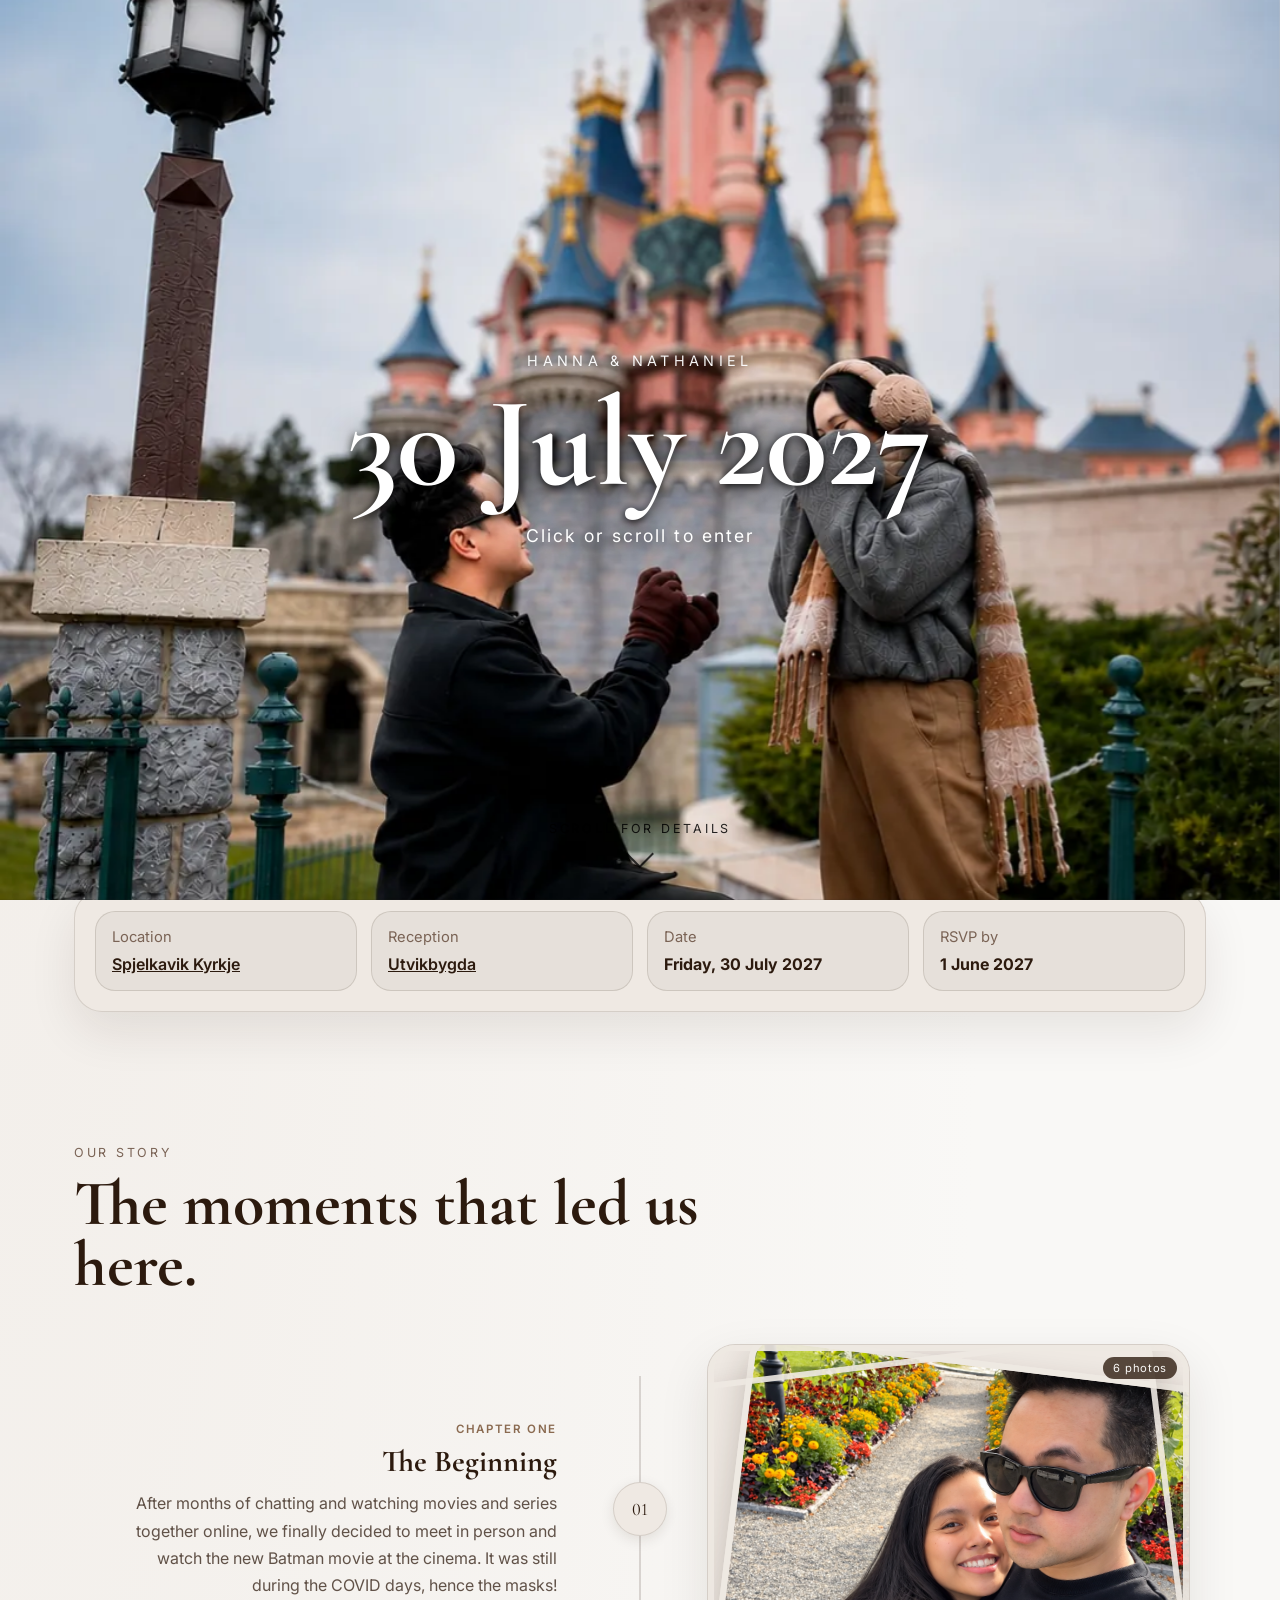
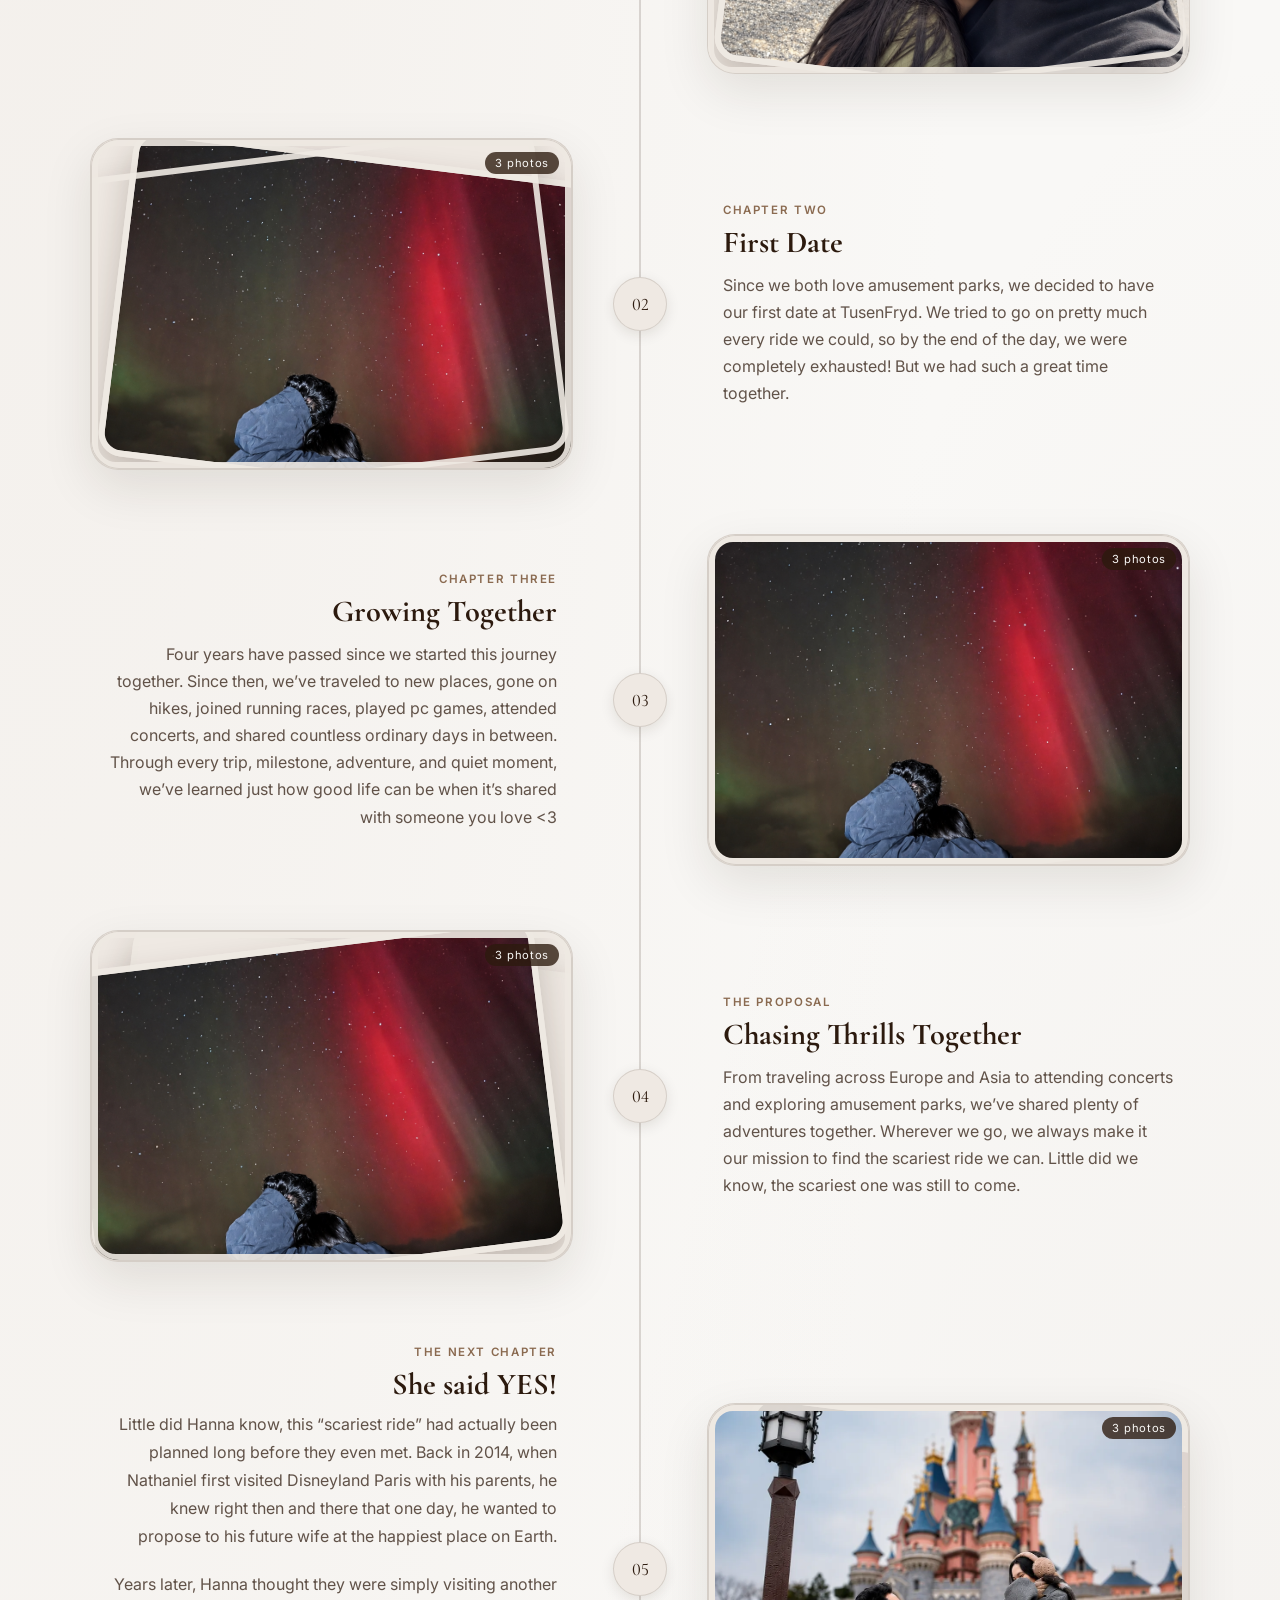
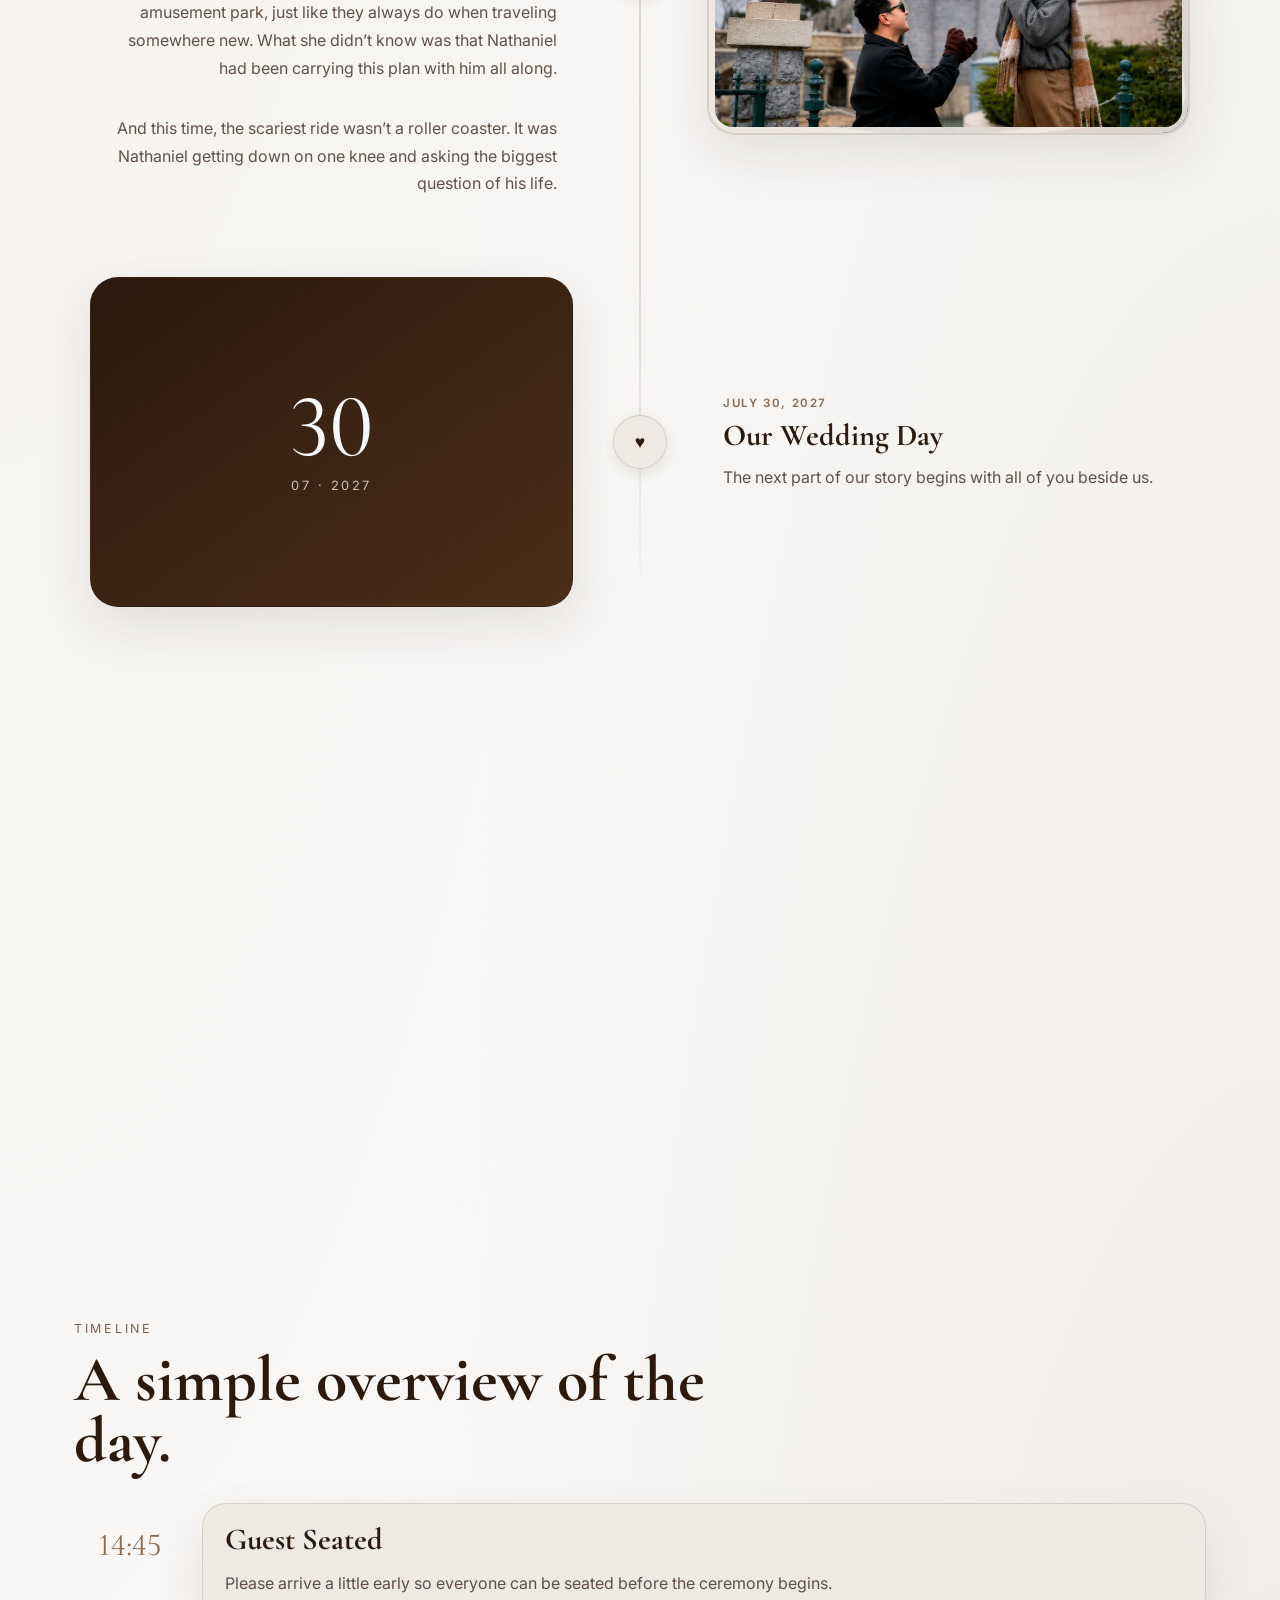
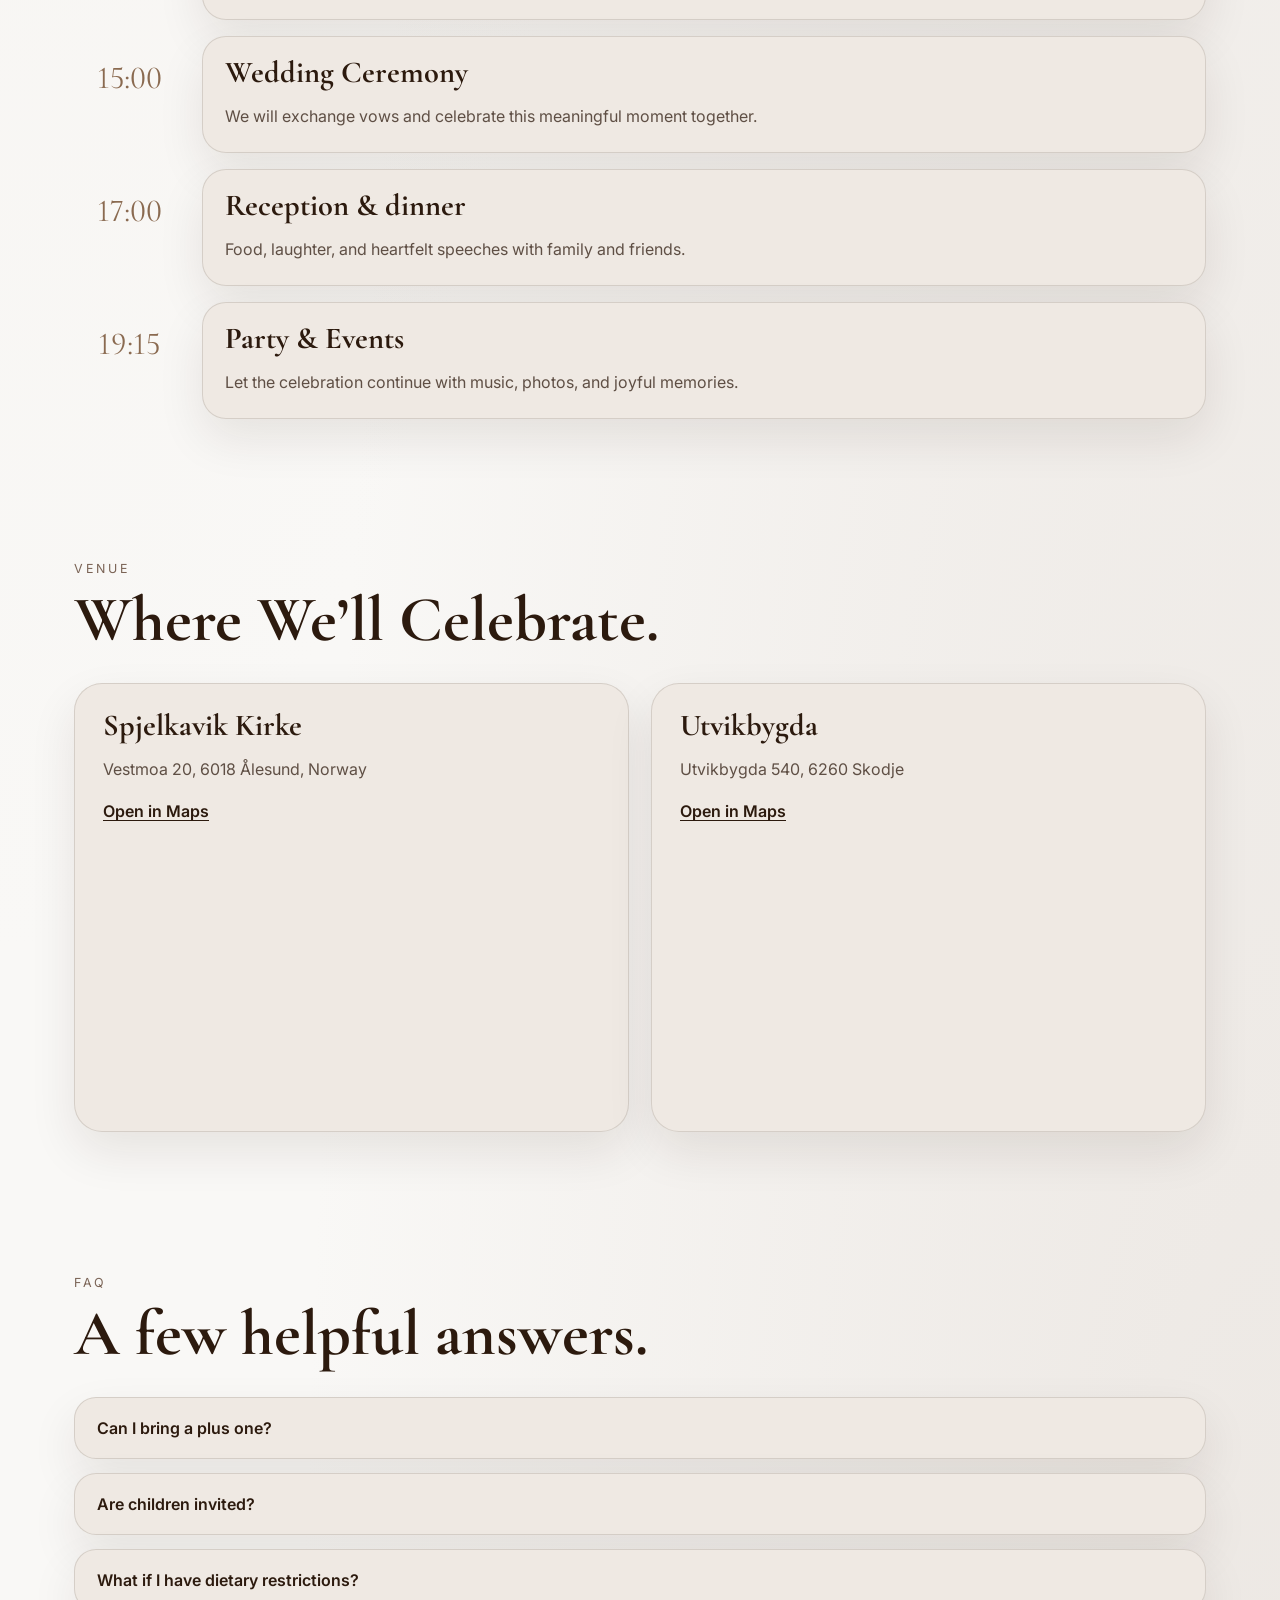
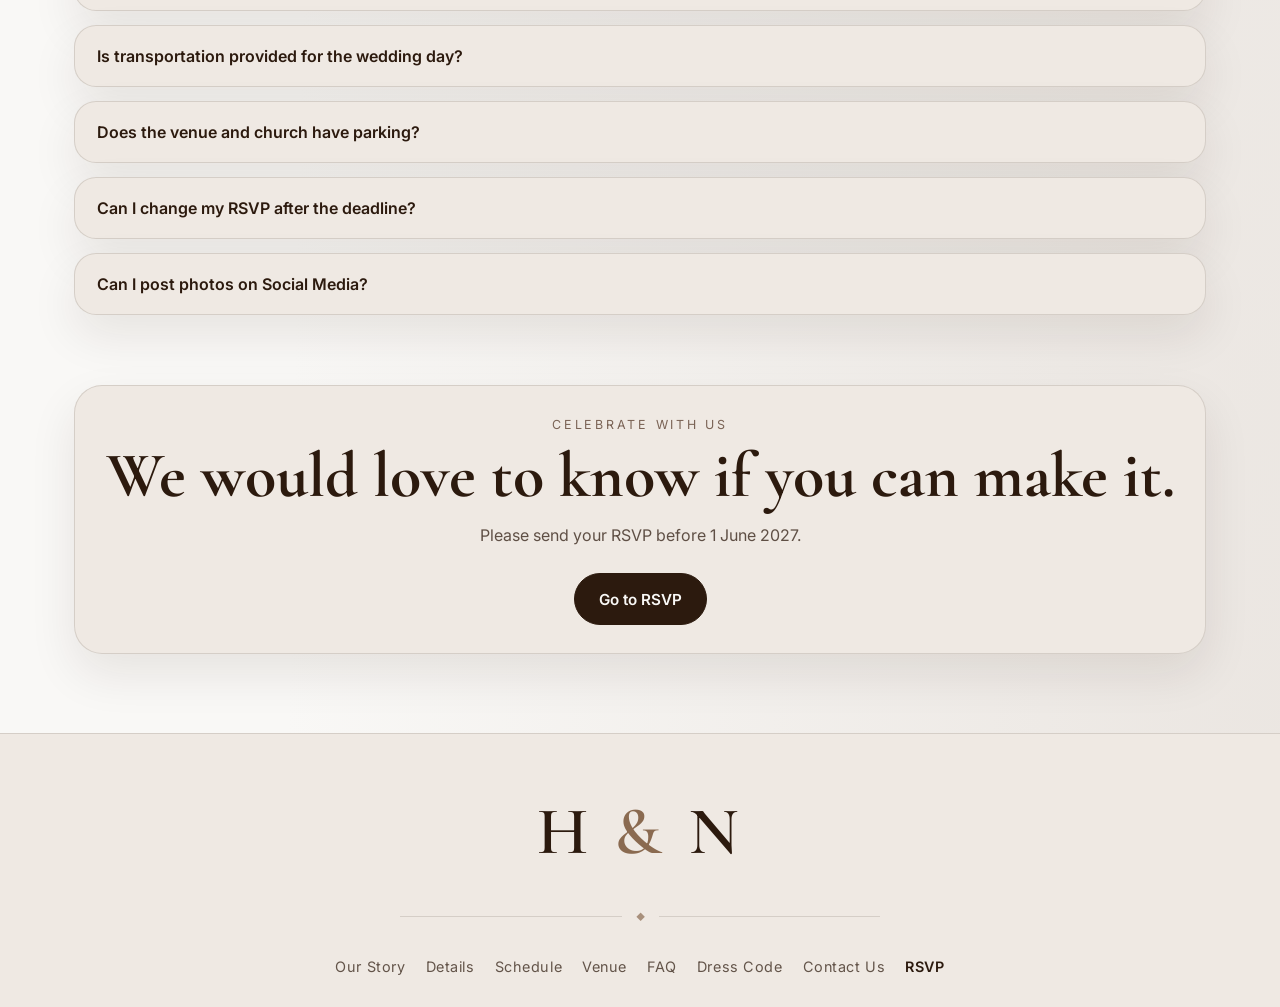
==== commit 47d99fda: "Small text fix" ====
--- a/index.html
+++ b/index.html
@@ -117,7 +117,7 @@
             </article>
             <article>
                 <span>Date</span>
-                <strong>Thursday, 30 July 2027</strong>
+                <strong>Friday, 30 July 2027</strong>
             </article>
             <article>
                 <span>RSVP by</span>
@@ -294,11 +294,11 @@
                         Click for more details &amp; inspiration
                     </a>
                     <div class="palette" aria-label="Wedding colour palette">
-                        <span style="--swatch:#5b2930" title="Dark Burgundy"></span>
-                        <span style="--swatch:#7b4148" title="Rich Red Wine"></span>
-                        <span style="--swatch:#a7b79e" title="Sage Green"></span>
-                        <span style="--swatch:#ece2d7" title="Soft Ivory"></span>
-                        <span style="--swatch:#b79f8b" title="Warm Taupe"></span>
+                        <span style="--swatch:#6b1f2b" title="Dark Burgundy"></span>
+                        <span style="--swatch:#910c00" title="Rich Red Wine"></span>
+                        <span style="--swatch:#7e8f76" title="Sage Green"></span>
+                        <span style="--swatch:#c8b083" title="Soft Ivory"></span>
+                        <span style="--swatch:#efe6cf" title="Warm Taupe"></span>
                     </div>
                 </article>
             </div>
@@ -312,30 +312,30 @@
 
             <div class="timeline">
                 <div class="timeline-item reveal">
-                    <div class="time" aria-label="13:30">13:30</div>
+                    <div class="time" aria-label="14:45">14:45</div>
                     <div class="timeline-content">
-                        <h3>Guests arrive</h3>
+                        <h3>Guest Seated</h3>
                         <p>Please arrive a little early so everyone can be seated before the ceremony begins.</p>
                     </div>
                 </div>
                 <div class="timeline-item reveal delay-1">
-                    <div class="time" aria-label="14:00">14:00</div>
+                    <div class="time" aria-label="15:00">15:00</div>
                     <div class="timeline-content">
-                        <h3>Ceremony begins</h3>
+                        <h3>Wedding Ceremony</h3>
                         <p>We will exchange vows and celebrate this meaningful moment together.</p>
                     </div>
                 </div>
                 <div class="timeline-item reveal delay-2">
-                    <div class="time" aria-label="16:30">16:30</div>
+                    <div class="time" aria-label="17:00">17:00</div>
                     <div class="timeline-content">
                         <h3>Reception &amp; dinner</h3>
                         <p>Food, laughter, and heartfelt speeches with family and friends.</p>
                     </div>
                 </div>
                 <div class="timeline-item reveal delay-3">
-                    <div class="time" aria-label="20:00">20:00</div>
+                    <div class="time" aria-label="19:15">19:15</div>
                     <div class="timeline-content">
-                        <h3>Cake &amp; dancing</h3>
+                        <h3>Party &amp; Events</h3>
                         <p>Let the celebration continue with music, photos, and joyful memories.</p>
                     </div>
                 </div>
--- a/assets/css/style.css
+++ b/assets/css/style.css
@@ -1497,9 +1497,8 @@
   cursor: zoom-in;
 }
 
-body.lightbox-open {
-  overflow: hidden;
-}
+/* (body.lightbox-open no longer hides overflow: script.js already blocks
+   scrolling, and hiding the scrollbar made the whole page re-layout on desktop) */
 
 .lightbox-overlay {
   position: fixed;
@@ -1509,9 +1508,9 @@
   align-items: center;
   justify-content: center;
   padding: 24px;
-  background: rgba(10, 5, 2, 0.86);
-  backdrop-filter: blur(6px);
-  -webkit-backdrop-filter: blur(6px);
+  /* solid dark backdrop instead of a blur: blurring a big desktop screen
+     every frame was the main cause of the lag */
+  background: rgba(10, 5, 2, 0.92);
   cursor: zoom-out;
   opacity: 0;
   visibility: hidden;
@@ -1523,30 +1522,55 @@
   visibility: visible;
 }
 
+/* three columns: [ ‹ ]  [ photo ]  [ › ]
+   the arrows sit outside the photo, and the box has a fixed width so they
+   stay in the same spot no matter what shape the next photo is */
 .lightbox-stage {
-  position: relative;
-  display: flex;
+  --arrow: 48px;
+  --arrow-gap: 20px;
+  display: grid;
+  grid-template-columns: auto minmax(0, 1fr) auto;
   align-items: center;
-  justify-content: center;
+  justify-items: center;
+  column-gap: var(--arrow-gap);
+  width: min(100%, 900px);
+  max-height: 100%;
+  pointer-events: none; /* empty space next to the photo still closes the viewer */
+}
+
+.lightbox-stage > * { pointer-events: auto; }
+
+/* gallery mode: make room for the arrows on both sides */
+.lightbox-stage:has(.lightbox-arrow:not([hidden])) {
+  width: min(100%, calc(900px + 2 * (var(--arrow) + var(--arrow-gap))));
+}
+
+/* single photo (dress code page): no arrows, so no gaps either */
+.lightbox-stage:not(:has(.lightbox-arrow:not([hidden]))) {
+  column-gap: 0;
+}
+
+.lightbox-overlay img {
+  grid-column: 2;
+  grid-row: 1;
   max-width: 100%;
-  max-height: 100%;
-  cursor: default;
-}
-
-.lightbox-overlay img {
-  max-width: min(92vw, 900px);
   max-height: 80vh;
   width: auto;
   height: auto;
   border-radius: 18px;
   box-shadow: 0 30px 80px rgba(0, 0, 0, 0.45);
-  cursor: zoom-out;
+  cursor: default;
   transform: scale(0.9);
   transition: transform 0.35s ease;
 }
 
 .lightbox-overlay.active img {
   transform: scale(1);
+}
+
+/* in a gallery, clicking the left/right half of the photo flips it */
+.lightbox-stage:has(.lightbox-arrow:not([hidden])) img {
+  cursor: pointer;
 }
 
 .lightbox-close {
@@ -1566,32 +1590,31 @@
   place-items: center;
 }
 
-/* Prev/next arrows for a multi-photo gallery inside the lightbox */
+/* Prev/next arrows, sitting on the dark backdrop beside the photo */
 .lightbox-arrow {
-  position: absolute;
-  top: 50%;
-  transform: translateY(-50%);
-  width: 48px;
-  height: 48px;
+  grid-row: 1;
+  width: var(--arrow);
+  height: var(--arrow);
   border-radius: 50%;
   border: 1px solid rgba(255, 255, 255, 0.35);
-  background: rgba(10, 5, 2, 0.45);
+  background: rgba(255, 255, 255, 0.08);
   color: #F9F8F6;
   font-size: 1.1rem;
   line-height: 1;
   cursor: pointer;
   display: grid;
   place-items: center;
-  transition: background 0.2s ease, transform 0.2s ease;
-}
+  transition: background 0.2s ease, border-color 0.2s ease;
+}
+
+.lightbox-prev { grid-column: 1; }
+.lightbox-next { grid-column: 3; }
 
 .lightbox-arrow:hover,
 .lightbox-arrow:focus-visible {
-  background: rgba(10, 5, 2, 0.72);
-}
-
-.lightbox-prev { left: -8px; }
-.lightbox-next { right: -8px; }
+  background: rgba(255, 255, 255, 0.18);
+  border-color: rgba(255, 255, 255, 0.6);
+}
 
 .lightbox-arrow[hidden] { display: none; }
 
@@ -1611,14 +1634,11 @@
 
 .lightbox-counter[hidden] { display: none; }
 
+/* phones: smaller arrows and tighter side padding so the photo stays big */
 @media (max-width: 640px) {
-  .lightbox-arrow {
-    width: 40px;
-    height: 40px;
-    font-size: 1rem;
-  }
-  .lightbox-prev { left: 4px; }
-  .lightbox-next { right: 4px; }
+  .lightbox-overlay { padding: 24px 8px; }
+  .lightbox-stage { --arrow: 34px; --arrow-gap: 6px; }
+  .lightbox-arrow { font-size: 0.9rem; }
 }
 
 @media (prefers-reduced-motion: reduce) {
